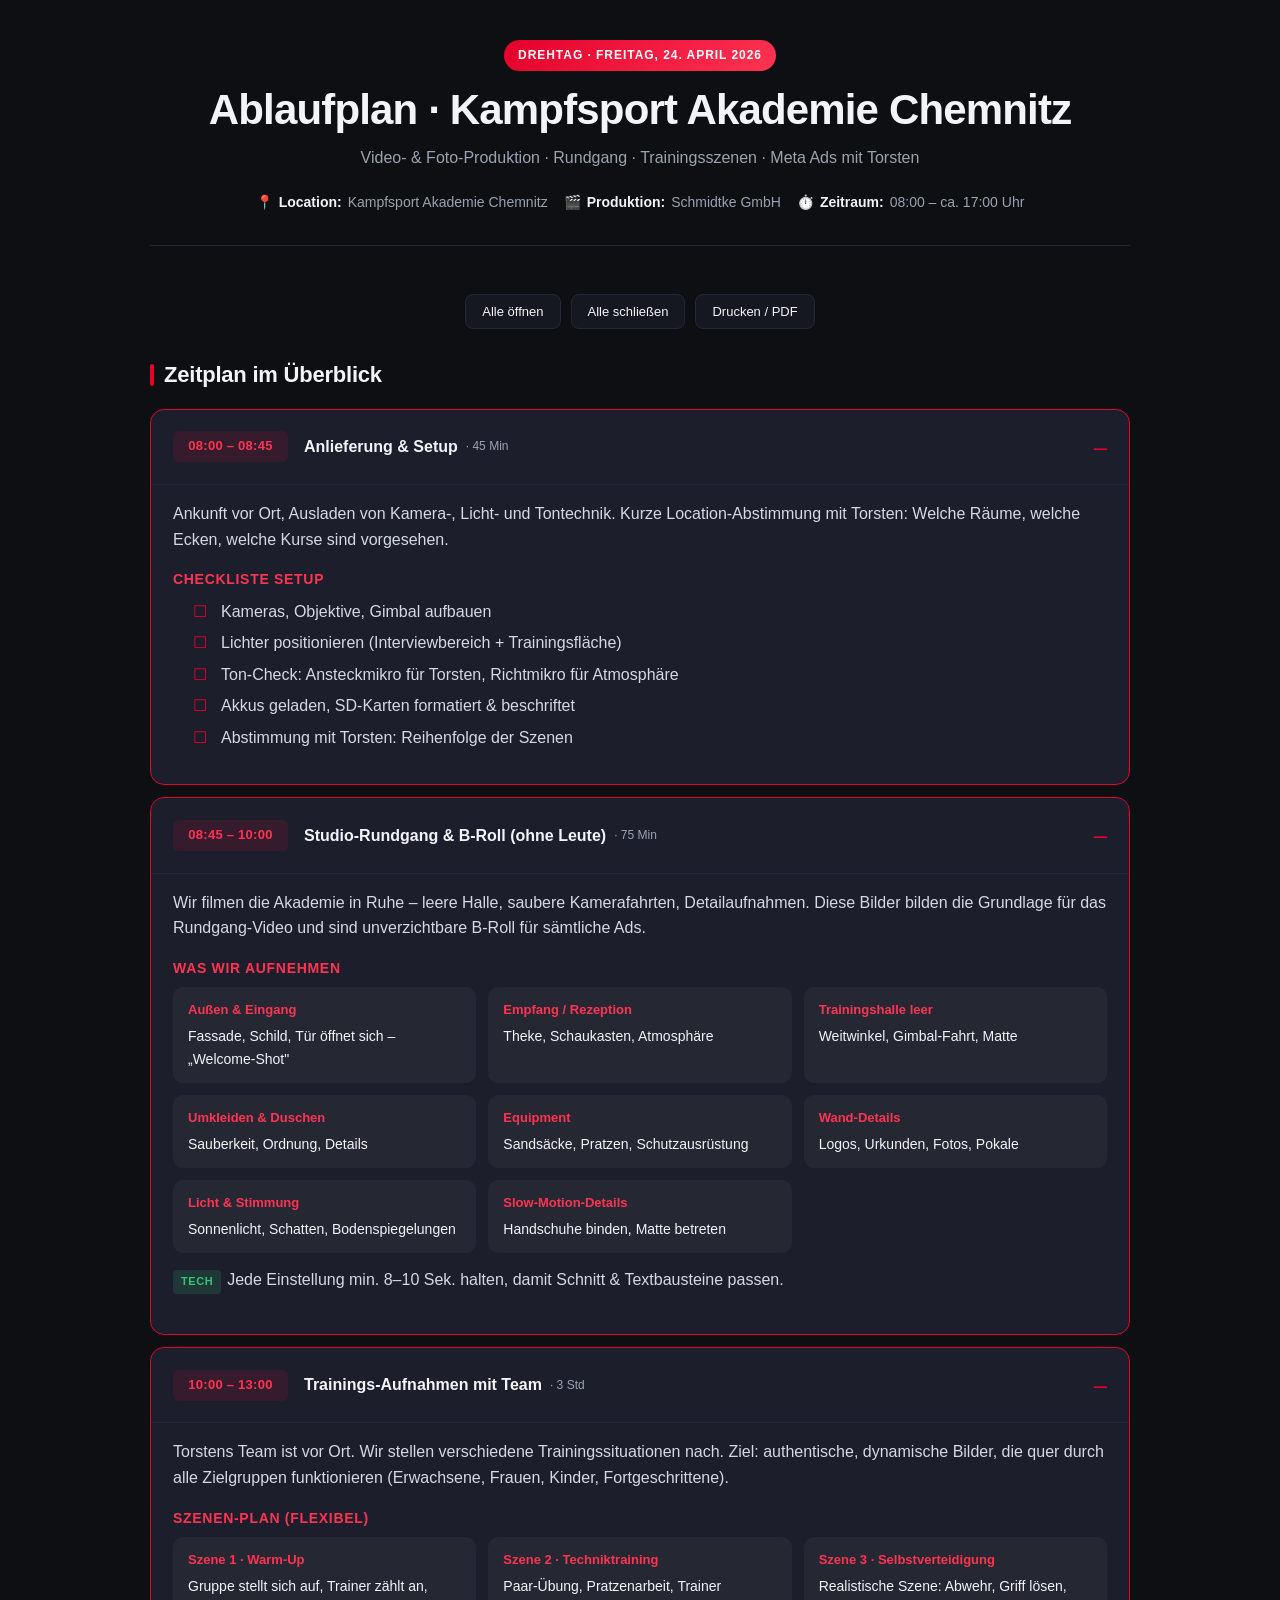
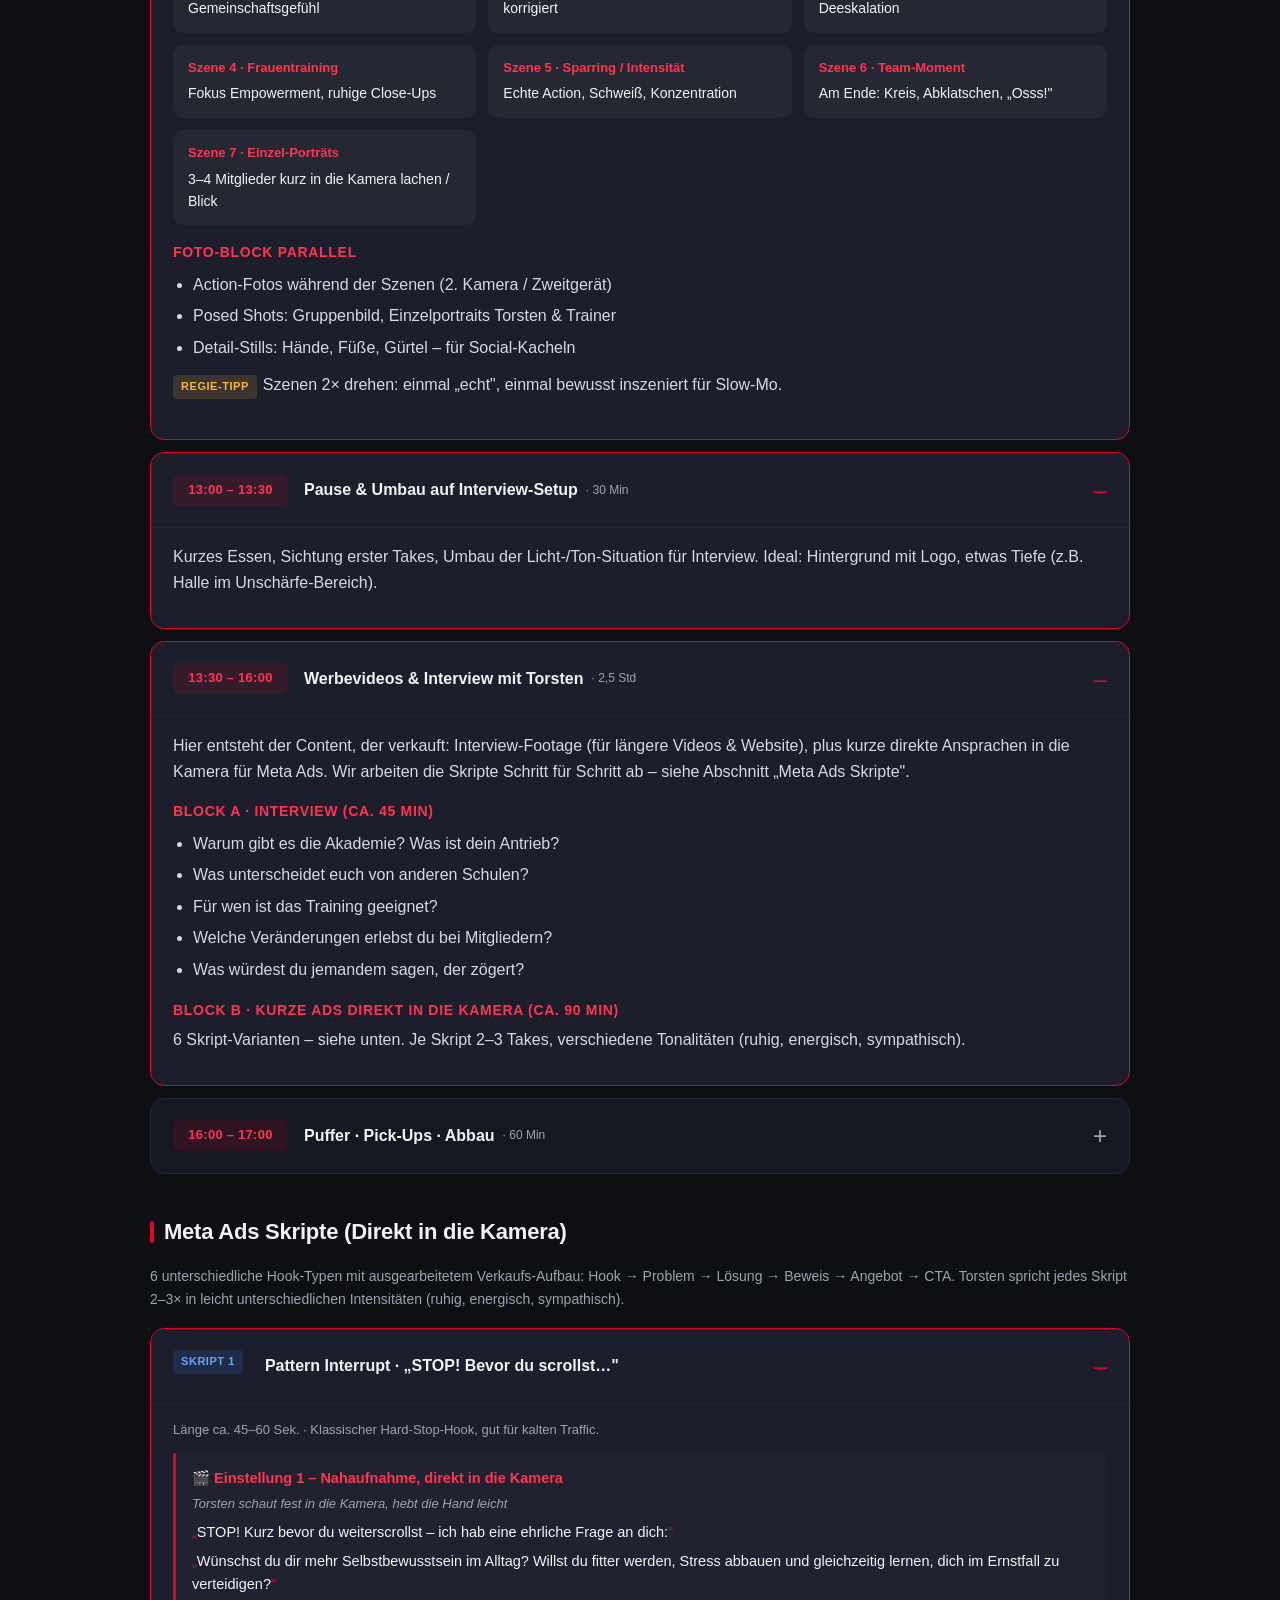
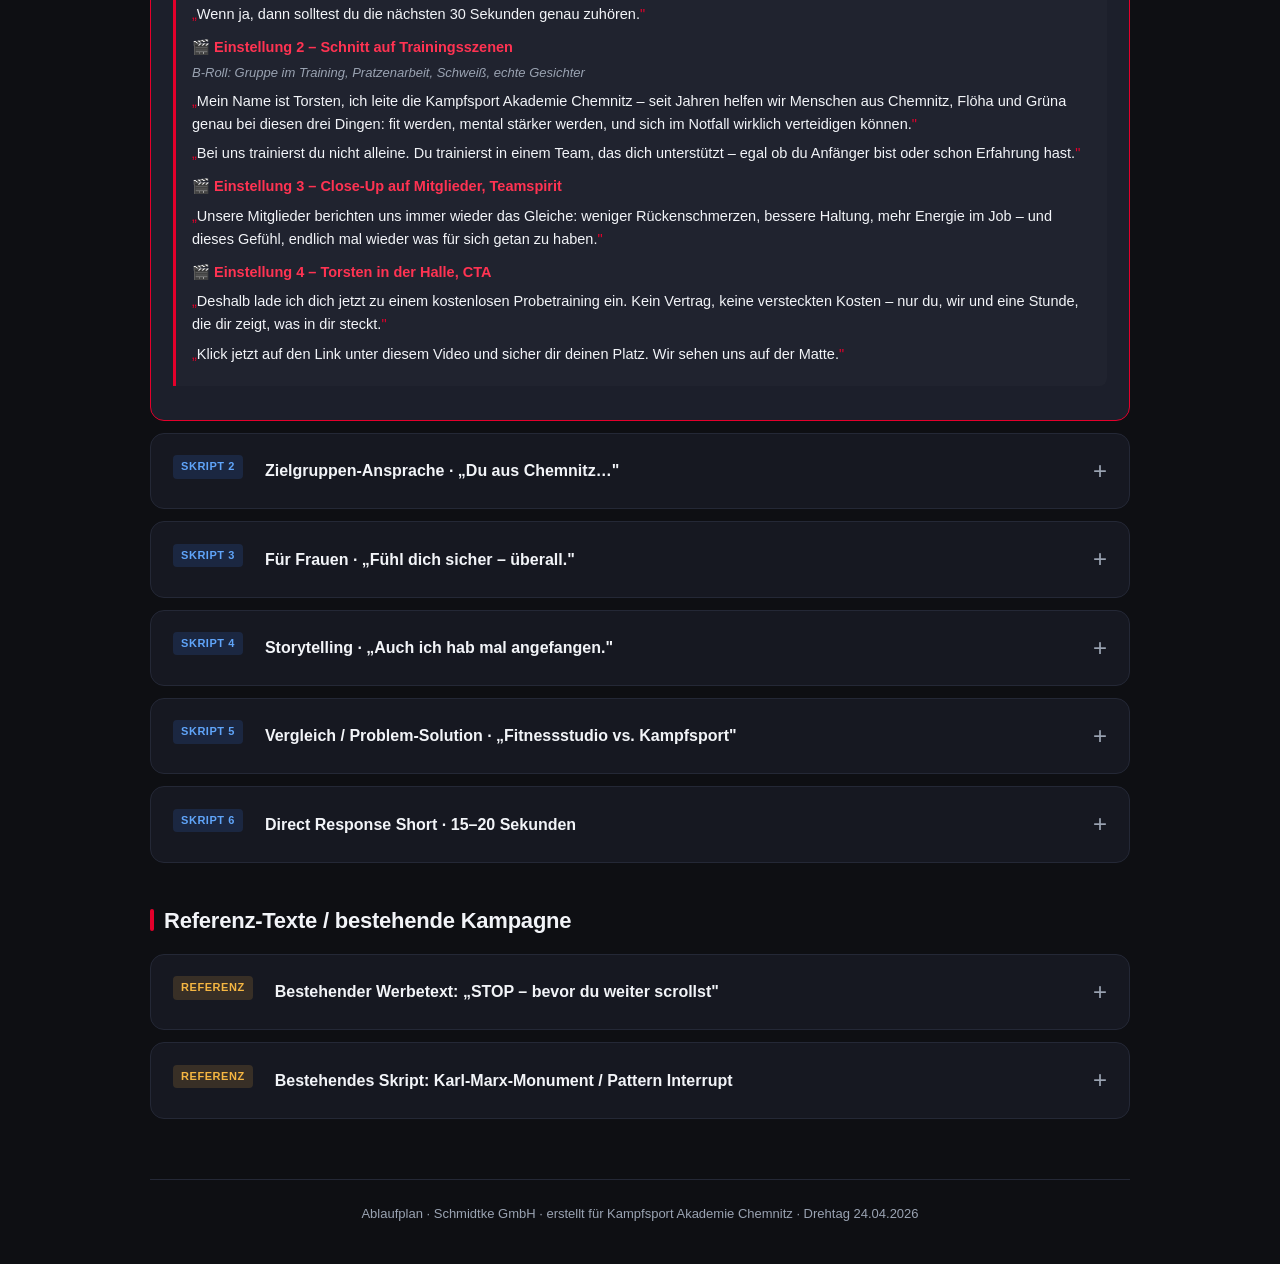
==== index.html @ 2f650022 "Add files via upload" ====
<!DOCTYPE html>
<html lang="de">
<head>
<meta charset="UTF-8" />
<meta name="viewport" content="width=device-width, initial-scale=1.0" />
<title>Ablaufplan Drehtag – Kampfsport Akademie Chemnitz</title>
<style>
  :root {
    --bg: #0e0f13;
    --card: #161821;
    --card-hover: #1c1f2b;
    --accent: #e4002b;
    --accent-2: #ff3352;
    --text: #f2f4f8;
    --muted: #9aa3b2;
    --border: #242836;
    --success: #35c27a;
    --warn: #f5b642;
  }
  * { box-sizing: border-box; margin: 0; padding: 0; }
  body {
    font-family: -apple-system, BlinkMacSystemFont, 'Segoe UI', Roboto, 'Helvetica Neue', Arial, sans-serif;
    background: var(--bg);
    color: var(--text);
    line-height: 1.6;
    padding: 40px 24px;
    -webkit-font-smoothing: antialiased;
  }
  .container {
    max-width: 980px;
    margin: 0 auto;
  }
  header {
    text-align: center;
    margin-bottom: 48px;
    padding-bottom: 32px;
    border-bottom: 1px solid var(--border);
  }
  .badge {
    display: inline-block;
    background: linear-gradient(135deg, var(--accent), var(--accent-2));
    color: white;
    padding: 6px 14px;
    border-radius: 100px;
    font-size: 12px;
    font-weight: 700;
    letter-spacing: 0.08em;
    text-transform: uppercase;
    margin-bottom: 16px;
  }
  h1 {
    font-size: clamp(28px, 4.5vw, 42px);
    font-weight: 800;
    line-height: 1.1;
    margin-bottom: 12px;
    letter-spacing: -0.02em;
  }
  .subtitle {
    color: var(--muted);
    font-size: 16px;
  }
  .meta-bar {
    display: flex;
    flex-wrap: wrap;
    gap: 16px;
    justify-content: center;
    margin-top: 20px;
    font-size: 14px;
    color: var(--muted);
  }
  .meta-bar span {
    display: inline-flex;
    align-items: center;
    gap: 6px;
  }
  .meta-bar strong {
    color: var(--text);
  }

  section.block {
    margin-bottom: 40px;
  }
  h2 {
    font-size: 22px;
    font-weight: 700;
    margin-bottom: 16px;
    letter-spacing: -0.01em;
    display: flex;
    align-items: center;
    gap: 10px;
  }
  h2::before {
    content: "";
    width: 4px;
    height: 22px;
    background: var(--accent);
    border-radius: 2px;
  }

  details {
    background: var(--card);
    border: 1px solid var(--border);
    border-radius: 14px;
    margin-bottom: 12px;
    overflow: hidden;
    transition: background 0.2s ease, border-color 0.2s ease;
  }
  details:hover {
    background: var(--card-hover);
    border-color: #2d3244;
  }
  details[open] {
    background: var(--card-hover);
    border-color: var(--accent);
  }
  summary {
    padding: 18px 22px;
    cursor: pointer;
    list-style: none;
    display: flex;
    align-items: center;
    gap: 16px;
    font-weight: 600;
    font-size: 16px;
    user-select: none;
  }
  summary::-webkit-details-marker { display: none; }
  summary::after {
    content: "+";
    margin-left: auto;
    font-size: 24px;
    color: var(--muted);
    font-weight: 300;
    transition: transform 0.2s ease;
  }
  details[open] summary::after {
    content: "–";
    color: var(--accent);
  }
  .time {
    background: rgba(228, 0, 43, 0.12);
    color: var(--accent-2);
    padding: 5px 10px;
    border-radius: 6px;
    font-size: 13px;
    font-weight: 700;
    font-variant-numeric: tabular-nums;
    min-width: 115px;
    text-align: center;
    letter-spacing: 0.02em;
  }
  .duration {
    color: var(--muted);
    font-size: 12px;
    font-weight: 500;
    margin-left: -8px;
  }
  .content {
    padding: 0 22px 22px 22px;
    border-top: 1px solid var(--border);
    padding-top: 16px;
    color: var(--text);
  }
  .content p { margin-bottom: 10px; color: #d4d9e3; }
  .content ul { padding-left: 20px; margin: 8px 0 12px 0; }
  .content li { margin-bottom: 6px; color: #d4d9e3; }
  .content h4 {
    font-size: 14px;
    margin: 16px 0 6px 0;
    color: var(--accent-2);
    text-transform: uppercase;
    letter-spacing: 0.05em;
  }

  .grid {
    display: grid;
    grid-template-columns: repeat(auto-fit, minmax(260px, 1fr));
    gap: 12px;
    margin-top: 8px;
  }
  .chip {
    background: rgba(255,255,255,0.04);
    border: 1px solid var(--border);
    border-radius: 10px;
    padding: 12px 14px;
    font-size: 14px;
  }
  .chip strong { color: var(--accent-2); display: block; margin-bottom: 4px; font-size: 13px; }

  /* Script blocks */
  .script {
    background: rgba(255,255,255,0.02);
    border-left: 3px solid var(--accent);
    padding: 14px 16px;
    border-radius: 0 8px 8px 0;
    margin: 12px 0;
    font-size: 14.5px;
  }
  .script .scene {
    font-weight: 700;
    color: var(--accent-2);
    margin-top: 10px;
    margin-bottom: 4px;
    display: block;
  }
  .script .scene:first-child { margin-top: 0; }
  .script em.dir {
    color: var(--muted);
    font-style: italic;
    display: block;
    margin-bottom: 6px;
    font-size: 13px;
  }
  .script .line {
    display: block;
    margin: 6px 0;
  }
  .script .line::before {
    content: "„";
    color: var(--accent);
  }
  .script .line::after {
    content: "\"";
    color: var(--accent);
  }

  .hook-tag {
    display: inline-block;
    background: rgba(245, 182, 66, 0.15);
    color: var(--warn);
    padding: 3px 8px;
    border-radius: 4px;
    font-size: 11px;
    font-weight: 700;
    text-transform: uppercase;
    letter-spacing: 0.05em;
    margin-right: 6px;
    margin-bottom: 8px;
  }
  .tech-tag {
    background: rgba(53, 194, 122, 0.15);
    color: var(--success);
  }
  .ads-tag {
    background: rgba(59, 130, 246, 0.15);
    color: #60a5fa;
  }

  .checklist li {
    list-style: none;
    padding-left: 28px;
    position: relative;
  }
  .checklist li::before {
    content: "☐";
    position: absolute;
    left: 0;
    color: var(--accent);
    font-size: 16px;
  }

  footer {
    margin-top: 60px;
    padding-top: 24px;
    border-top: 1px solid var(--border);
    text-align: center;
    color: var(--muted);
    font-size: 13px;
  }
  .controls {
    display: flex;
    gap: 10px;
    justify-content: center;
    margin-bottom: 28px;
  }
  .btn {
    background: var(--card);
    border: 1px solid var(--border);
    color: var(--text);
    padding: 9px 16px;
    border-radius: 8px;
    cursor: pointer;
    font-size: 13px;
    font-weight: 500;
    transition: all 0.15s ease;
  }
  .btn:hover { background: var(--accent); border-color: var(--accent); }

  @media (max-width: 640px) {
    body { padding: 20px 12px; }
    summary { padding: 14px 16px; gap: 10px; font-size: 15px; }
    .time { min-width: 95px; font-size: 12px; padding: 4px 8px; }
    .content { padding: 14px 16px; }
  }
</style>
</head>
<body>
<div class="container">

  <header>
    <span class="badge">Drehtag · Freitag, 24. April 2026</span>
    <h1>Ablaufplan · Kampfsport Akademie Chemnitz</h1>
    <p class="subtitle">Video- &amp; Foto-Produktion · Rundgang · Trainingsszenen · Meta Ads mit Torsten</p>
    <div class="meta-bar">
      <span>📍 <strong>Location:</strong> Kampfsport Akademie Chemnitz</span>
      <span>🎬 <strong>Produktion:</strong> Schmidtke GmbH</span>
      <span>⏱️ <strong>Zeitraum:</strong> 08:00 – ca. 17:00 Uhr</span>
    </div>
  </header>

  <div class="controls">
    <button class="btn" onclick="document.querySelectorAll('details').forEach(d=>d.open=true)">Alle öffnen</button>
    <button class="btn" onclick="document.querySelectorAll('details').forEach(d=>d.open=false)">Alle schließen</button>
    <button class="btn" onclick="window.print()">Drucken / PDF</button>
  </div>

  <!-- SECTION 1: ZEITPLAN -->
  <section class="block">
    <h2>Zeitplan im Überblick</h2>

    <details open>
      <summary>
        <span class="time">08:00 – 08:45</span>
        <span>Anlieferung &amp; Setup</span>
        <span class="duration">· 45 Min</span>
      </summary>
      <div class="content">
        <p>Ankunft vor Ort, Ausladen von Kamera-, Licht- und Tontechnik. Kurze Location-Abstimmung mit Torsten: Welche Räume, welche Ecken, welche Kurse sind vorgesehen.</p>
        <h4>Checkliste Setup</h4>
        <ul class="checklist">
          <li>Kameras, Objektive, Gimbal aufbauen</li>
          <li>Lichter positionieren (Interviewbereich + Trainingsfläche)</li>
          <li>Ton-Check: Ansteckmikro für Torsten, Richtmikro für Atmosphäre</li>
          <li>Akkus geladen, SD-Karten formatiert &amp; beschriftet</li>
          <li>Abstimmung mit Torsten: Reihenfolge der Szenen</li>
        </ul>
      </div>
    </details>

    <details open>
      <summary>
        <span class="time">08:45 – 10:00</span>
        <span>Studio-Rundgang &amp; B-Roll (ohne Leute)</span>
        <span class="duration">· 75 Min</span>
      </summary>
      <div class="content">
        <p>Wir filmen die Akademie in Ruhe – leere Halle, saubere Kamerafahrten, Detailaufnahmen. Diese Bilder bilden die Grundlage für das Rundgang-Video und sind unverzichtbare B-Roll für sämtliche Ads.</p>
        <h4>Was wir aufnehmen</h4>
        <div class="grid">
          <div class="chip"><strong>Außen &amp; Eingang</strong>Fassade, Schild, Tür öffnet sich – „Welcome-Shot"</div>
          <div class="chip"><strong>Empfang / Rezeption</strong>Theke, Schaukasten, Atmosphäre</div>
          <div class="chip"><strong>Trainingshalle leer</strong>Weitwinkel, Gimbal-Fahrt, Matte</div>
          <div class="chip"><strong>Umkleiden &amp; Duschen</strong>Sauberkeit, Ordnung, Details</div>
          <div class="chip"><strong>Equipment</strong>Sandsäcke, Pratzen, Schutzausrüstung</div>
          <div class="chip"><strong>Wand-Details</strong>Logos, Urkunden, Fotos, Pokale</div>
          <div class="chip"><strong>Licht &amp; Stimmung</strong>Sonnenlicht, Schatten, Bodenspiegelungen</div>
          <div class="chip"><strong>Slow-Motion-Details</strong>Handschuhe binden, Matte betreten</div>
        </div>
        <p style="margin-top:14px;"><span class="hook-tag tech-tag">TECH</span>Jede Einstellung min. 8–10 Sek. halten, damit Schnitt &amp; Textbausteine passen.</p>
      </div>
    </details>

    <details open>
      <summary>
        <span class="time">10:00 – 13:00</span>
        <span>Trainings-Aufnahmen mit Team</span>
        <span class="duration">· 3 Std</span>
      </summary>
      <div class="content">
        <p>Torstens Team ist vor Ort. Wir stellen verschiedene Trainingssituationen nach. Ziel: authentische, dynamische Bilder, die quer durch alle Zielgruppen funktionieren (Erwachsene, Frauen, Kinder, Fortgeschrittene).</p>

        <h4>Szenen-Plan (flexibel)</h4>
        <div class="grid">
          <div class="chip"><strong>Szene 1 · Warm-Up</strong>Gruppe stellt sich auf, Trainer zählt an, Gemeinschaftsgefühl</div>
          <div class="chip"><strong>Szene 2 · Techniktraining</strong>Paar-Übung, Pratzenarbeit, Trainer korrigiert</div>
          <div class="chip"><strong>Szene 3 · Selbstverteidigung</strong>Realistische Szene: Abwehr, Griff lösen, Deeskalation</div>
          <div class="chip"><strong>Szene 4 · Frauentraining</strong>Fokus Empowerment, ruhige Close-Ups</div>
          <div class="chip"><strong>Szene 5 · Sparring / Intensität</strong>Echte Action, Schweiß, Konzentration</div>
          <div class="chip"><strong>Szene 6 · Team-Moment</strong>Am Ende: Kreis, Abklatschen, „Osss!"</div>
          <div class="chip"><strong>Szene 7 · Einzel-Porträts</strong>3–4 Mitglieder kurz in die Kamera lachen / Blick</div>
        </div>

        <h4>Foto-Block parallel</h4>
        <ul>
          <li>Action-Fotos während der Szenen (2. Kamera / Zweitgerät)</li>
          <li>Posed Shots: Gruppenbild, Einzelportraits Torsten &amp; Trainer</li>
          <li>Detail-Stills: Hände, Füße, Gürtel – für Social-Kacheln</li>
        </ul>

        <p style="margin-top:10px;"><span class="hook-tag">REGIE-TIPP</span>Szenen 2× drehen: einmal „echt", einmal bewusst inszeniert für Slow-Mo.</p>
      </div>
    </details>

    <details open>
      <summary>
        <span class="time">13:00 – 13:30</span>
        <span>Pause &amp; Umbau auf Interview-Setup</span>
        <span class="duration">· 30 Min</span>
      </summary>
      <div class="content">
        <p>Kurzes Essen, Sichtung erster Takes, Umbau der Licht-/Ton-Situation für Interview. Ideal: Hintergrund mit Logo, etwas Tiefe (z.B. Halle im Unschärfe-Bereich).</p>
      </div>
    </details>

    <details open>
      <summary>
        <span class="time">13:30 – 16:00</span>
        <span>Werbevideos &amp; Interview mit Torsten</span>
        <span class="duration">· 2,5 Std</span>
      </summary>
      <div class="content">
        <p>Hier entsteht der Content, der verkauft: Interview-Footage (für längere Videos &amp; Website), plus kurze direkte Ansprachen in die Kamera für Meta Ads. Wir arbeiten die Skripte Schritt für Schritt ab – siehe Abschnitt „Meta Ads Skripte".</p>

        <h4>Block A · Interview (ca. 45 Min)</h4>
        <ul>
          <li>Warum gibt es die Akademie? Was ist dein Antrieb?</li>
          <li>Was unterscheidet euch von anderen Schulen?</li>
          <li>Für wen ist das Training geeignet?</li>
          <li>Welche Veränderungen erlebst du bei Mitgliedern?</li>
          <li>Was würdest du jemandem sagen, der zögert?</li>
        </ul>

        <h4>Block B · Kurze Ads direkt in die Kamera (ca. 90 Min)</h4>
        <p>6 Skript-Varianten – siehe unten. Je Skript 2–3 Takes, verschiedene Tonalitäten (ruhig, energisch, sympathisch).</p>
      </div>
    </details>

    <details>
      <summary>
        <span class="time">16:00 – 17:00</span>
        <span>Puffer · Pick-Ups · Abbau</span>
        <span class="duration">· 60 Min</span>
      </summary>
      <div class="content">
        <p>Reserve für Nachdrehs einzelner Einstellungen, zusätzlicher B-Roll, Abbau &amp; Einladen.</p>
      </div>
    </details>
  </section>

  <!-- SECTION 2: META ADS SKRIPTE -->
  <section class="block">
    <h2>Meta Ads Skripte (Direkt in die Kamera)</h2>
    <p style="color:var(--muted); margin-bottom:18px; font-size:14px;">6 unterschiedliche Hook-Typen mit ausgearbeitetem Verkaufs-Aufbau: Hook → Problem → Lösung → Beweis → Angebot → CTA. Torsten spricht jedes Skript 2–3× in leicht unterschiedlichen Intensitäten (ruhig, energisch, sympathisch).</p>

    <details open>
      <summary>
        <span class="hook-tag ads-tag">SKRIPT 1</span>
        <span>Pattern Interrupt · „STOP! Bevor du scrollst…"</span>
      </summary>
      <div class="content">
        <p style="color:var(--muted); font-size:13px; margin-bottom:10px;">Länge ca. 45–60 Sek. · Klassischer Hard-Stop-Hook, gut für kalten Traffic.</p>
        <div class="script">
          <span class="scene">🎬 Einstellung 1 – Nahaufnahme, direkt in die Kamera</span>
          <em class="dir">Torsten schaut fest in die Kamera, hebt die Hand leicht</em>
          <span class="line">STOP! Kurz bevor du weiterscrollst – ich hab eine ehrliche Frage an dich:</span>
          <span class="line">Wünschst du dir mehr Selbstbewusstsein im Alltag? Willst du fitter werden, Stress abbauen und gleichzeitig lernen, dich im Ernstfall zu verteidigen?</span>
          <span class="line">Wenn ja, dann solltest du die nächsten 30 Sekunden genau zuhören.</span>

          <span class="scene">🎬 Einstellung 2 – Schnitt auf Trainingsszenen</span>
          <em class="dir">B-Roll: Gruppe im Training, Pratzenarbeit, Schweiß, echte Gesichter</em>
          <span class="line">Mein Name ist Torsten, ich leite die Kampfsport Akademie Chemnitz – seit Jahren helfen wir Menschen aus Chemnitz, Flöha und Grüna genau bei diesen drei Dingen: fit werden, mental stärker werden, und sich im Notfall wirklich verteidigen können.</span>
          <span class="line">Bei uns trainierst du nicht alleine. Du trainierst in einem Team, das dich unterstützt – egal ob du Anfänger bist oder schon Erfahrung hast.</span>

          <span class="scene">🎬 Einstellung 3 – Close-Up auf Mitglieder, Teamspirit</span>
          <span class="line">Unsere Mitglieder berichten uns immer wieder das Gleiche: weniger Rückenschmerzen, bessere Haltung, mehr Energie im Job – und dieses Gefühl, endlich mal wieder was für sich getan zu haben.</span>

          <span class="scene">🎬 Einstellung 4 – Torsten in der Halle, CTA</span>
          <span class="line">Deshalb lade ich dich jetzt zu einem kostenlosen Probetraining ein. Kein Vertrag, keine versteckten Kosten – nur du, wir und eine Stunde, die dir zeigt, was in dir steckt.</span>
          <span class="line">Klick jetzt auf den Link unter diesem Video und sicher dir deinen Platz. Wir sehen uns auf der Matte.</span>
        </div>
      </div>
    </details>

    <details>
      <summary>
        <span class="hook-tag ads-tag">SKRIPT 2</span>
        <span>Zielgruppen-Ansprache · „Du aus Chemnitz…"</span>
      </summary>
      <div class="content">
        <p style="color:var(--muted); font-size:13px; margin-bottom:10px;">Länge ca. 45–60 Sek. · Lokaler Trigger, räumt die drei häufigsten Einwände ab.</p>
        <div class="script">
          <span class="scene">🎬 Szene 1 – Torsten vor der Akademie</span>
          <span class="line">Du kommst aus Chemnitz, Flöha oder Grüna…</span>
          <span class="line">…und du wolltest schon lange mit Kampfsport anfangen – aber du denkst dir: „Ich bin zu alt." – „Ich bin nicht fit genug." – „Ich hab keine Lust auf brutales Rumgehaue."</span>
          <em class="dir">(kurze Pause, Torsten lächelt)</em>
          <span class="line">Dann pass jetzt gut auf – denn das sind genau die drei Sätze, die ich jede Woche höre. Und ich sag dir ganz ehrlich: Die sind alle drei falsch.</span>

          <span class="scene">🎬 Szene 2 – Schnitt in die Akademie, Trainingsszenen</span>
          <em class="dir">Mischung aus Erwachsenen, Frauen, Einsteigern und Fortgeschrittenen</em>
          <span class="line">Wir sind die Kampfsport Akademie Chemnitz. Und bei uns geht's nicht darum, wer am härtesten zuschlägt. Es geht um Respekt, Disziplin und persönliche Entwicklung.</span>
          <span class="line">Wir haben Mitglieder zwischen 18 und 60. Leute, die seit 20 Jahren keinen Sport gemacht haben. Frauen, die zum ersten Mal einen Sandsack schlagen. Männer, die nach Feierabend endlich den Kopf freikriegen wollen.</span>
          <span class="line">Sie alle haben eins gemeinsam: Sie trainieren in ihrem Tempo, mit einem Team, das sie stärkt.</span>

          <span class="scene">🎬 Szene 3 – Close-Up Torsten, ruhig und direkt</span>
          <span class="line">Fit werden. Selbstvertrauen aufbauen. Stress abbauen. Lernen, wie du dich verteidigst. Alles an einem Ort – und alles in deinem Tempo.</span>
          <span class="line">Komm zum kostenlosen Probetraining. Unverbindlich, ohne Vertrag, ohne Ausrede. Link klicken, Termin wählen – fertig. Wir freuen uns auf dich.</span>
        </div>
      </div>
    </details>

    <details>
      <summary>
        <span class="hook-tag ads-tag">SKRIPT 3</span>
        <span>Für Frauen · „Fühl dich sicher – überall."</span>
      </summary>
      <div class="content">
        <p style="color:var(--muted); font-size:13px; margin-bottom:10px;">Länge ca. 50–70 Sek. · Emotional, Empowerment-fokussiert. Targeting: Frauen 20–50.</p>
        <div class="script">
          <span class="scene">🎬 Szene 1 – Torsten ruhig, direkt, ehrlich</span>
          <span class="line">An alle Frauen aus Chemnitz und Umgebung, die das hier gerade sehen:</span>
          <span class="line">Hast du dich schon mal abends auf dem Heimweg unwohl gefühlt? Hast du dich in der Tiefgarage umgedreht, weil du Schritte gehört hast? Oder dir gewünscht, du wüsstest einfach – im Notfall weiß ich, was ich tue?</span>
          <em class="dir">(Pause, ernst)</em>
          <span class="line">Dann ist dieses Video genau für dich.</span>

          <span class="scene">🎬 Szene 2 – B-Roll Frauentraining</span>
          <em class="dir">Fokus: Techniken, Konzentration, Stärke, Gemeinschaft unter Frauen</em>
          <span class="line">Bei uns in der Kampfsport Akademie Chemnitz lernst du nicht, wie man kämpft. Du lernst, wie du gar nicht erst in eine Situation reingerätst, aus der du kämpfen musst.</span>
          <span class="line">Du lernst, wie du selbstbewusst auftrittst. Wie du klare Grenzen setzt. Und wenn es wirklich drauf ankommt – wie du dich effektiv wehrst, ganz egal wie groß oder stark dein Gegenüber ist.</span>

          <span class="scene">🎬 Szene 3 – B-Roll Atmosphäre, Lächeln, Austausch</span>
          <span class="line">Und das Beste: Du trainierst in einer Atmosphäre, in der du dich wohlfühlst. Keine starrenden Blicke, kein Konkurrenzdruck – nur Frauen und Männer, die das Gleiche wollen wie du: stärker werden. Körperlich und mental.</span>

          <span class="scene">🎬 Szene 4 – Torsten, direkter CTA</span>
          <span class="line">Ich lade dich zu einem kostenlosen Probetraining ein. Du brauchst keine Vorerfahrung, keine spezielle Kleidung, keinen Mut. Nur 60 Minuten Zeit.</span>
          <span class="line">Klick auf den Link, such dir einen Termin aus – und entdecke, wie stark du wirklich bist.</span>
        </div>
      </div>
    </details>

    <details>
      <summary>
        <span class="hook-tag ads-tag">SKRIPT 4</span>
        <span>Storytelling · „Auch ich hab mal angefangen."</span>
      </summary>
      <div class="content">
        <p style="color:var(--muted); font-size:13px; margin-bottom:10px;">Länge ca. 60 Sek. · Authentisch, persönliche Story von Torsten. Senkt die Hemmschwelle enorm.</p>
        <div class="script">
          <span class="scene">🎬 Szene 1 – Torsten ruhig, erzählend, leicht seitlich</span>
          <span class="line">Ich verrate dir kurz was über mich: Ich hab vor Jahren selbst mal genau da gestanden, wo du vielleicht gerade stehst.</span>
          <span class="line">Unsicher. Unfit. Ohne richtige Richtung. Ich hab mir gewünscht, dass ich mich einfach wohler in meiner Haut fühle – und vor allem, dass ich weiß: Wenn was passiert, kann ich mich verteidigen.</span>

          <span class="scene">🎬 Szene 2 – B-Roll Training, authentische Szenen</span>
          <span class="line">Kampfsport hat mein Leben verändert. Nicht wegen der Techniken – sondern wegen der Menschen, die mich dort aufgefangen haben. Wegen der Disziplin, die ich gelernt hab. Wegen dem Gefühl, nach jedem Training ein bisschen mehr Herr meines eigenen Lebens zu sein.</span>
          <span class="line">Deshalb habe ich die Kampfsport Akademie Chemnitz aufgebaut. Weil ich genau das weitergeben will – an Menschen wie dich.</span>

          <span class="scene">🎬 Szene 3 – B-Roll Mitglieder-Momente</span>
          <span class="line">Bei uns trainieren Menschen, die nach der Arbeit Stress loswerden wollen. Frauen, die sich sicherer fühlen wollen. Männer, die wieder in Form kommen wollen. Jung und alt, Anfänger und Erfahrene.</span>
          <span class="line">Was sie alle verbindet: Sie haben den ersten Schritt gemacht. Und genau diesen Schritt lade ich dich jetzt auch ein zu machen.</span>

          <span class="scene">🎬 Szene 4 – Torsten, Close-Up, persönlich</span>
          <span class="line">Komm zu einem kostenlosen Probetraining. Kein Risiko, keine Verpflichtung. Nur du, ich und eine Stunde, die vielleicht deinen Blick auf dich selbst verändert.</span>
          <span class="line">Link klicken, Termin buchen. Ich freu mich, dich kennenzulernen.</span>
        </div>
      </div>
    </details>

    <details>
      <summary>
        <span class="hook-tag ads-tag">SKRIPT 5</span>
        <span>Vergleich / Problem-Solution · „Fitnessstudio vs. Kampfsport"</span>
      </summary>
      <div class="content">
        <p style="color:var(--muted); font-size:13px; margin-bottom:10px;">Länge ca. 50 Sek. · Bricht das Fitnessstudio-Klischee. Starker Gegensatz = gute Retention.</p>
        <div class="script">
          <span class="scene">🎬 Szene 1 – Torsten mit kleinem Schmunzeln, direkt in die Kamera</span>
          <span class="line">Mal ganz ehrlich: Du hast im Januar ein Fitnessstudio-Abo abgeschlossen. Im Februar warst du noch drei Mal da. Und im März zahlst du nur noch dafür, dass dein Bankkonto sich leert.</span>
          <span class="line">Kennst du das? Ich hör's jede Woche.</span>

          <span class="scene">🎬 Szene 2 – B-Roll Teamspirit, Abklatschen, gemeinsames Training</span>
          <em class="dir">Gruppe klatscht ab, Trainer motiviert, Schweiß, echtes Lachen</em>
          <span class="line">Und weißt du, warum das passiert? Weil niemand auf dich wartet, wenn du nicht kommst. Weil niemand dich fragt, wie's dir geht. Weil du ein Kunde bist – keine Person.</span>
          <span class="line">Bei uns ist das anders. Bei uns bist du Teil einer Gemeinschaft, die dich pusht, die dich feiert, und die dich vermisst, wenn du mal nicht da bist.</span>

          <span class="scene">🎬 Szene 3 – B-Roll Trainer, Pratzenarbeit, Fortschritt</span>
          <span class="line">Du bekommst nicht nur ein Workout. Du bekommst echte Techniken, die du fürs Leben behältst. Du baust Fitness auf, du lernst Selbstverteidigung, du entwickelst Disziplin – und nebenbei hast du zum ersten Mal seit Jahren wieder richtig Spaß am Training.</span>

          <span class="scene">🎬 Szene 4 – Torsten, direkter Abschluss</span>
          <span class="line">Probier's aus. Kostenloses Probetraining. Kein Vertrag, keine Abo-Falle. Nur 60 Minuten, die dir zeigen, warum so viele Menschen aus Chemnitz das Fitnessstudio gegen den Kampfsport getauscht haben.</span>
          <span class="line">Link in der Beschreibung. Wir sehen uns.</span>
        </div>
      </div>
    </details>

    <details>
      <summary>
        <span class="hook-tag ads-tag">SKRIPT 6</span>
        <span>Direct Response Short · 15–20 Sekunden</span>
      </summary>
      <div class="content">
        <p style="color:var(--muted); font-size:13px; margin-bottom:10px;">Ultrakurz · für Reels/Stories/TikTok. Schnelle Cuts, Beat-getrieben. Retargeting-optimiert.</p>
        <div class="script">
          <span class="scene">🎬 Cut 1 (0:00 – 0:03) · Torsten Close-Up, energisch</span>
          <span class="line">Drei Gründe, warum du JETZT mit Kampfsport anfangen solltest.</span>

          <span class="scene">🎬 Cut 2 (0:03 – 0:07) · B-Roll Sandsack, intensive Schläge</span>
          <span class="line">Erstens: Du baust Stress ab wie mit keiner anderen Sportart. Ein Training – und der Kopf ist frei.</span>

          <span class="scene">🎬 Cut 3 (0:07 – 0:11) · B-Roll Technik, Selbstverteidigung</span>
          <span class="line">Zweitens: Du lernst, dich im Notfall zu verteidigen. Keine leeren Versprechen – echte Technik, die funktioniert.</span>

          <span class="scene">🎬 Cut 4 (0:11 – 0:15) · B-Roll Team, Abklatschen, Lächeln</span>
          <span class="line">Drittens: Du findest eine Gemeinschaft, die dich trägt. Keine Einzelkämpfer – eine zweite Familie.</span>

          <span class="scene">🎬 Cut 5 (0:15 – 0:20) · Torsten CTA, direkt</span>
          <span class="line">Kostenloses Probetraining. Link unten. Komm vorbei – wir zeigen dir alles.</span>
        </div>
      </div>
    </details>
  </section>

  <!-- SECTION 3: REFERENZ-TEXT -->
  <section class="block">
    <h2>Referenz-Texte / bestehende Kampagne</h2>

    <details>
      <summary>
        <span class="hook-tag">REFERENZ</span>
        <span>Bestehender Werbetext: „STOP – bevor du weiter scrollst"</span>
      </summary>
      <div class="content">
        <p><strong>STOP! 🛑</strong> Bevor du weiter scrollst: Fühlst du dich manchmal unsicher oder wünschst dir mehr Selbstbewusstsein? Möchtest du deine Fitness verbessern und gleichzeitig Selbstverteidigungstechniken erlernen?</p>
        <p>Dann ist unser Kampfsportschule genau das Richtige für dich!</p>
        <p>Vereinbare jetzt ein <strong>kostenloses Probetraining</strong> an einem unserer Standorte in Chemnitz Zentrum, Flöha oder Chemnitz Grüna und überzeuge dich selbst – ganz unverbindlich.</p>
        <h4>Wie läuft das Probetraining ab?</h4>
        <ul>
          <li>Du meldest dich unkompliziert über die Webseite oder telefonisch an.</li>
          <li>Beim Probetraining lernst du Trainer, Methoden und Atmosphäre kennen.</li>
          <li>Keine Vorerfahrung nötig – das Team führt dich Schritt für Schritt.</li>
          <li>Ganz in Ruhe ausprobieren – ohne Verpflichtung.</li>
        </ul>
        <h4>Unsere Standorte</h4>
        <ul>
          <li>📍 Chemnitz Zentrum: Annaberger Straße 105, 09120 Chemnitz</li>
          <li>📍 Flöha: Augustusburger Straße 23, 09557 Flöha</li>
          <li>📍 Chemnitz Grüna: Reichenbrander Straße 4, 09224 Chemnitz Grüna</li>
        </ul>
      </div>
    </details>

    <details>
      <summary>
        <span class="hook-tag">REFERENZ</span>
        <span>Bestehendes Skript: Karl-Marx-Monument / Pattern Interrupt</span>
      </summary>
      <div class="content">
        <div class="script">
          <span class="scene">🎬 Szene 1 – Vor dem Karl-Marx-Monument (Pattern Interrupt)</span>
          <em class="dir">Sprecher steht vor dem Karl-Marx-Kopf in Chemnitz</em>
          <span class="line">Du kommst aus Chemnitz oder Umgebung… und wolltest schon immer mit Kampfsport anfangen – aber du denkst dir: „Ich bin zu alt", „Ich bin nicht fit genug" oder „Ich hab keine Lust auf brutales Rumgehaue"?</span>
          <em class="dir">(kurze Pause)</em>
          <span class="line">Dann pass jetzt auf.</span>

          <span class="scene">🎬 Szene 2 – Schnitt in die Akademie</span>
          <em class="dir">Trainingsszenen: Erwachsene, Kinder, Frauen beim Training</em>
          <span class="line">Wir sind die Kampfsport Akademie Chemnitz. Bei uns geht's nicht um „Hau drauf" – sondern um Respekt, Disziplin und persönliche Entwicklung. Fit werden, Selbstvertrauen aufbauen, Stress abbauen – alles an einem Ort.</span>

          <span class="scene">🎬 Szene 3 – Trainer &amp; Teamspirit</span>
          <em class="dir">Trainer erklärt, freundliche Stimmung, High-Fives, Fokus</em>
          <span class="line">Wir zeigen dir, wie du dich verteidigst – aber auch, wie du deine mentale Stärke entwickelst. Fokus, Energie und echte Gemeinschaft.</span>

          <span class="scene">🎬 Szene 4 – Call to Action</span>
          <em class="dir">Sprecher in der Akademie, sympathisch, direkt</em>
          <span class="line">Klick jetzt auf den Link und sicher dir dein kostenloses Probetraining. Komm vorbei, probier's aus – und entdecke, was wirklich in dir steckt.</span>
        </div>
      </div>
    </details>
  </section>

  <footer>
    Ablaufplan · Schmidtke GmbH · erstellt für Kampfsport Akademie Chemnitz · Drehtag 24.04.2026
  </footer>

</div>
</body>
</html>
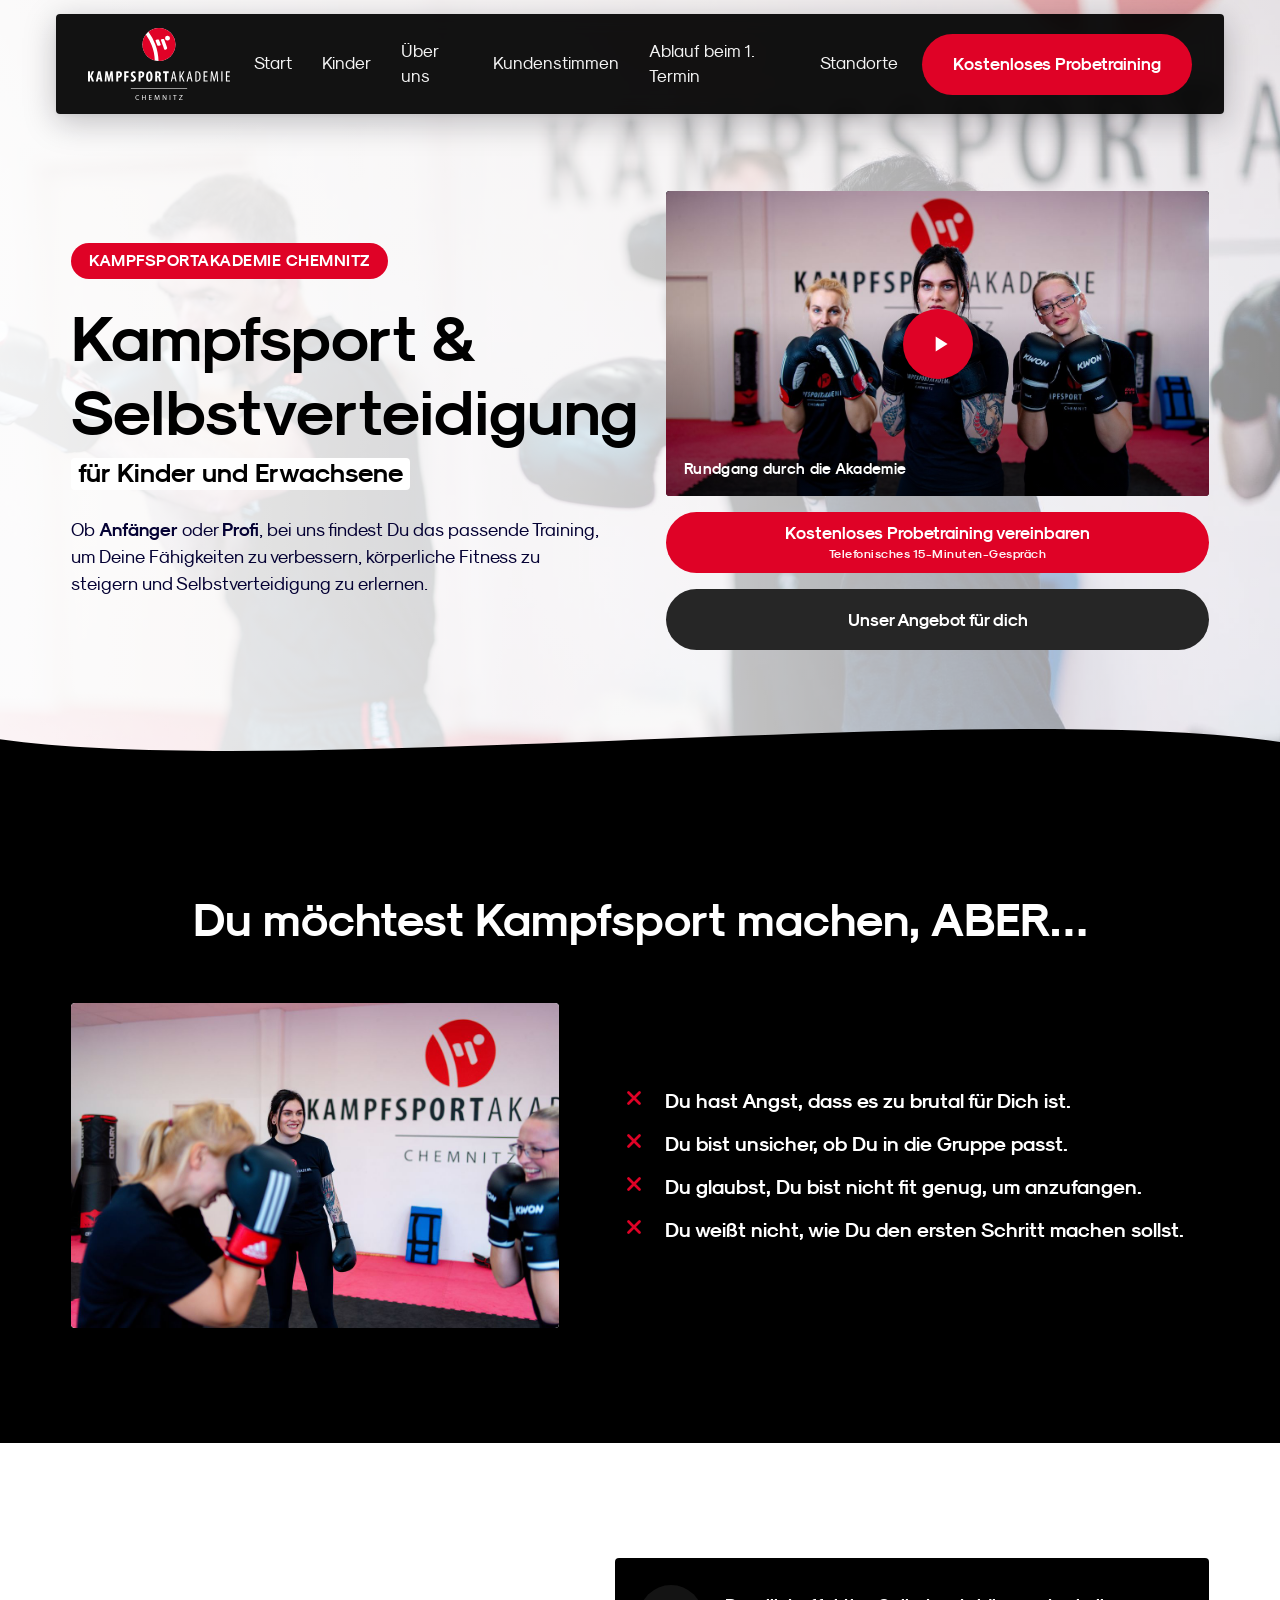
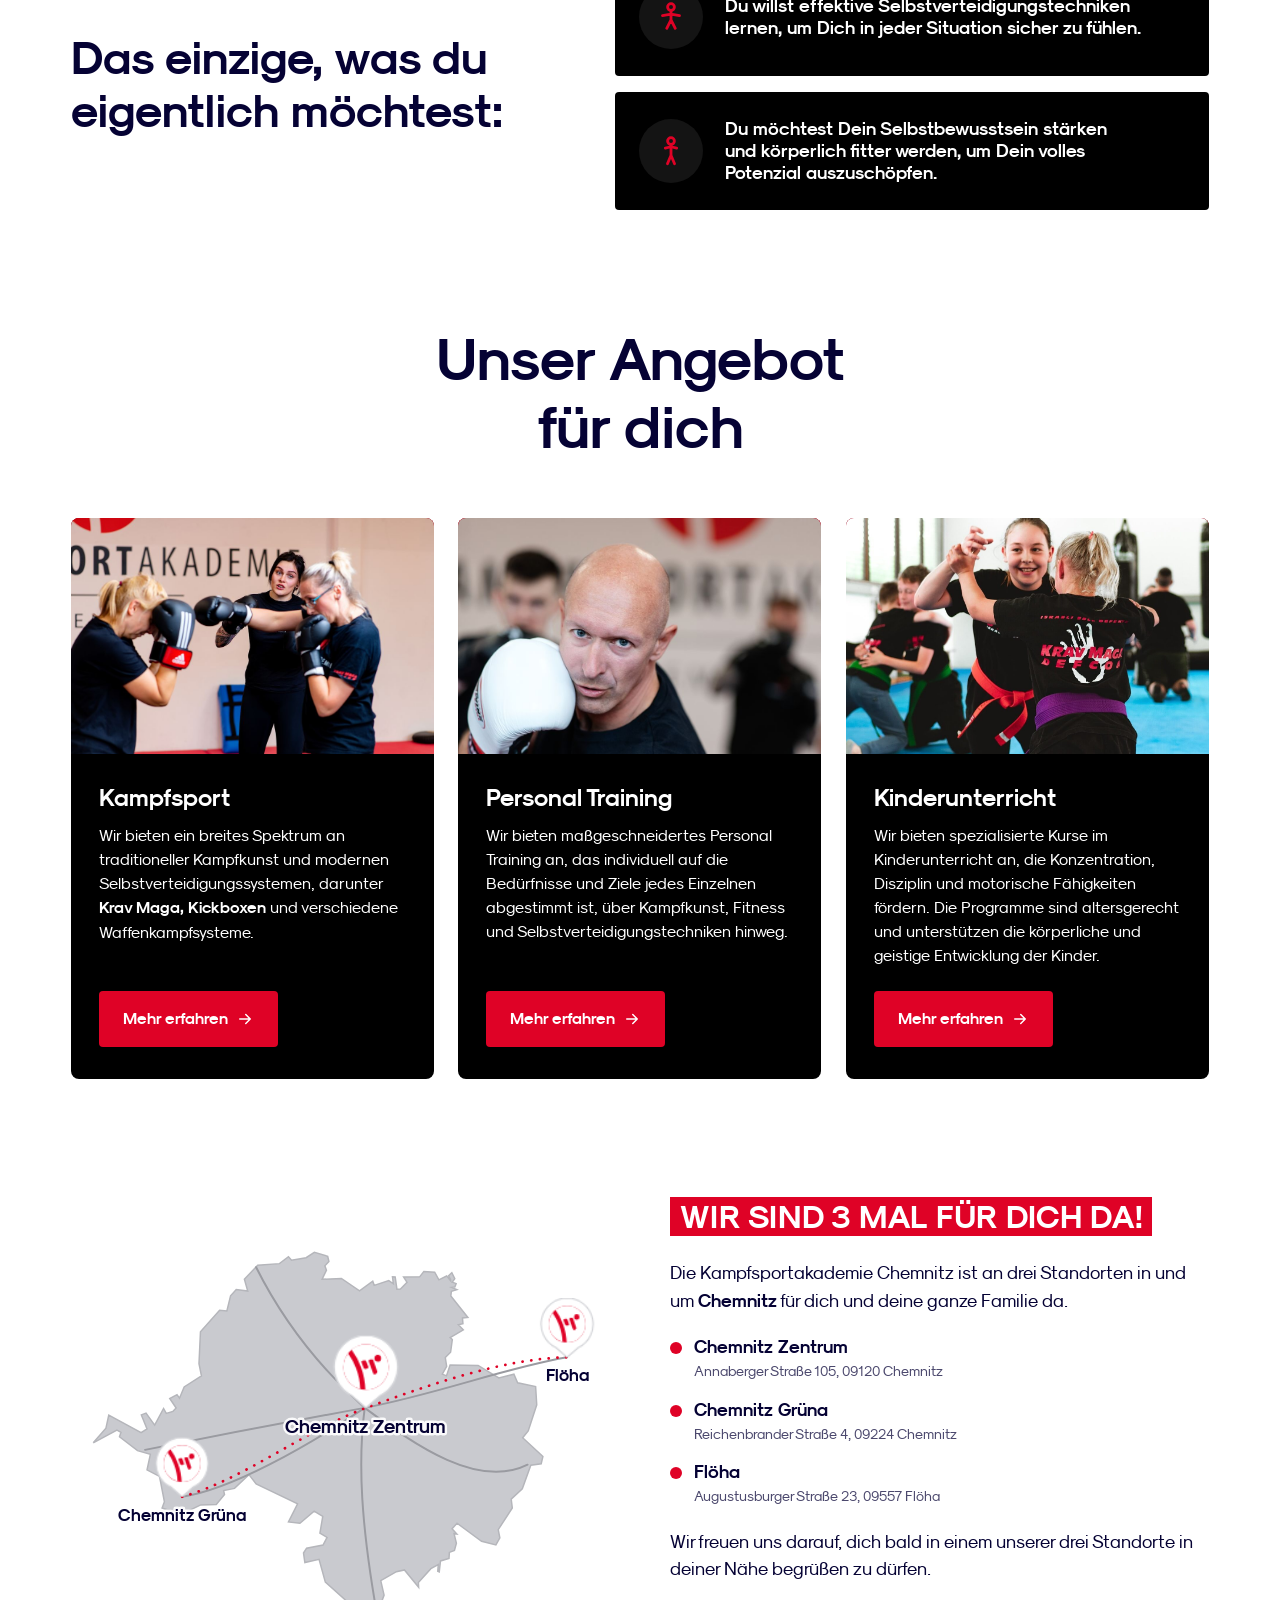
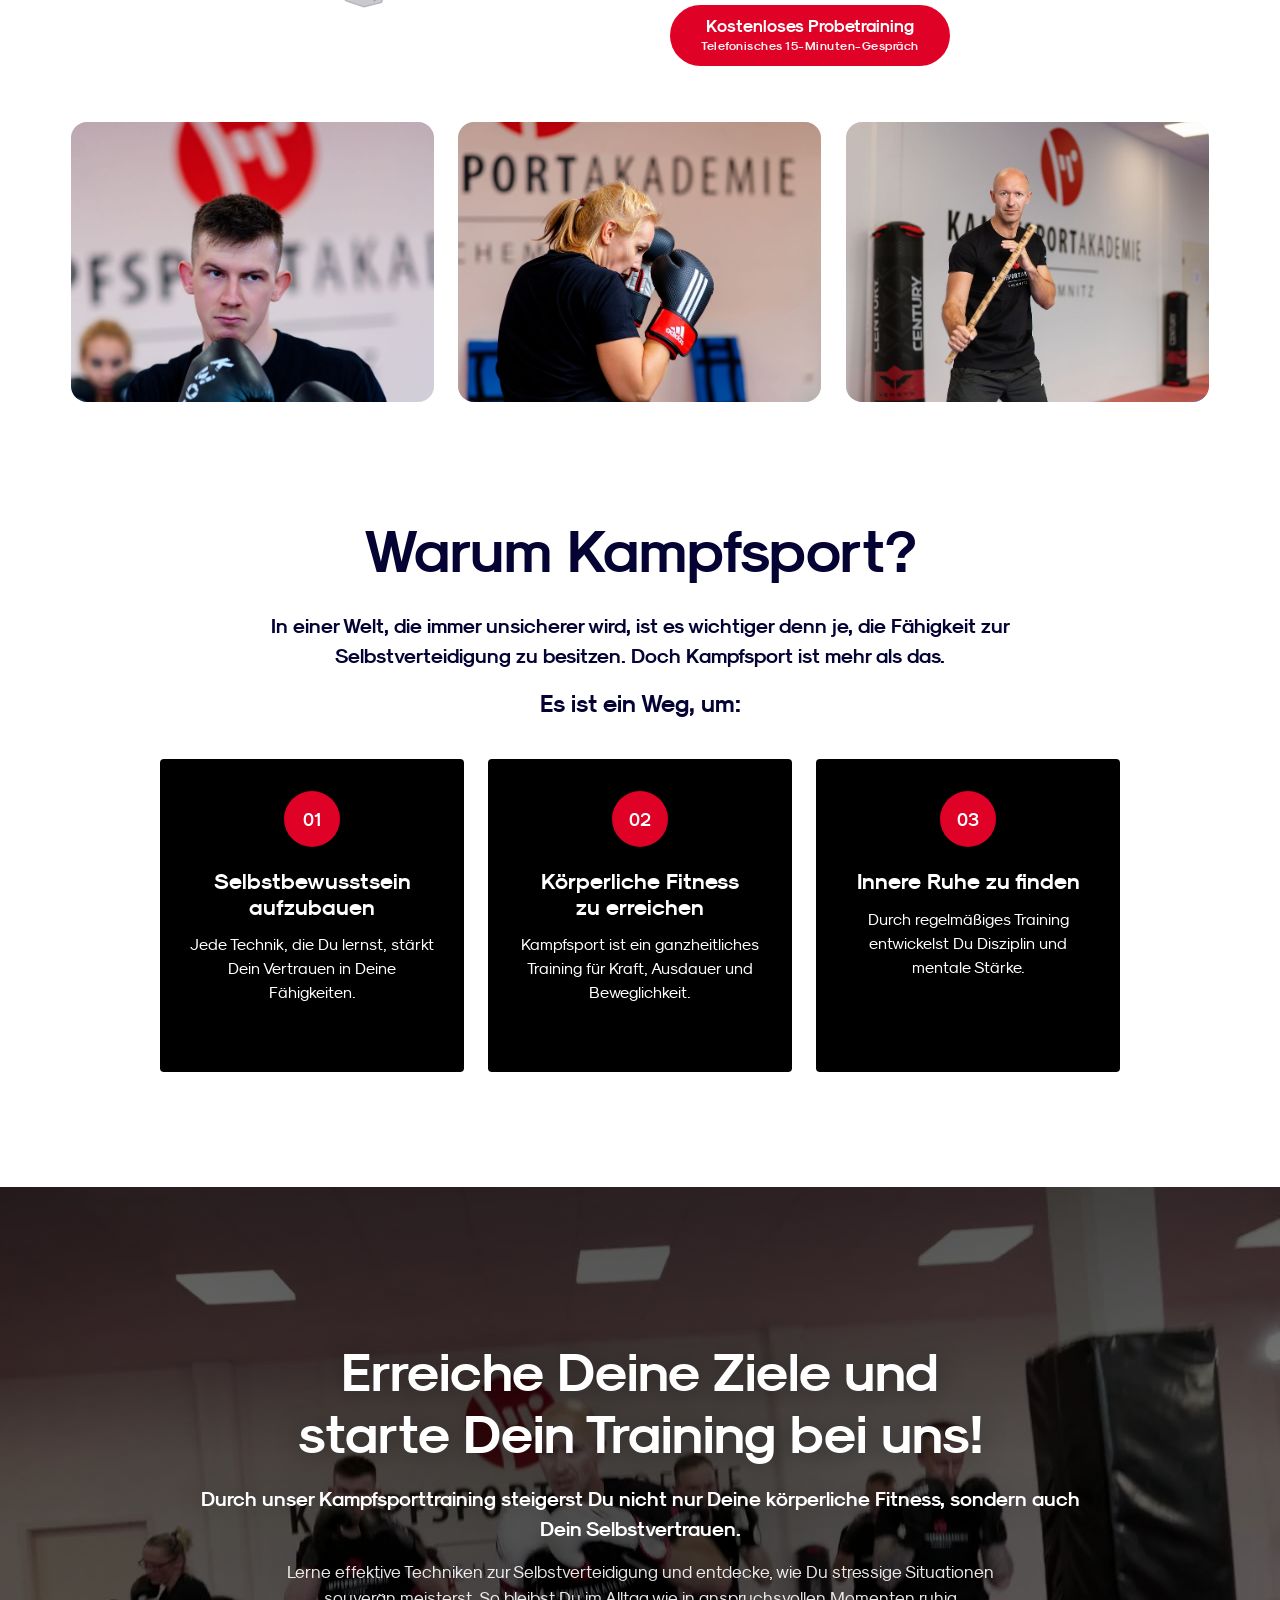
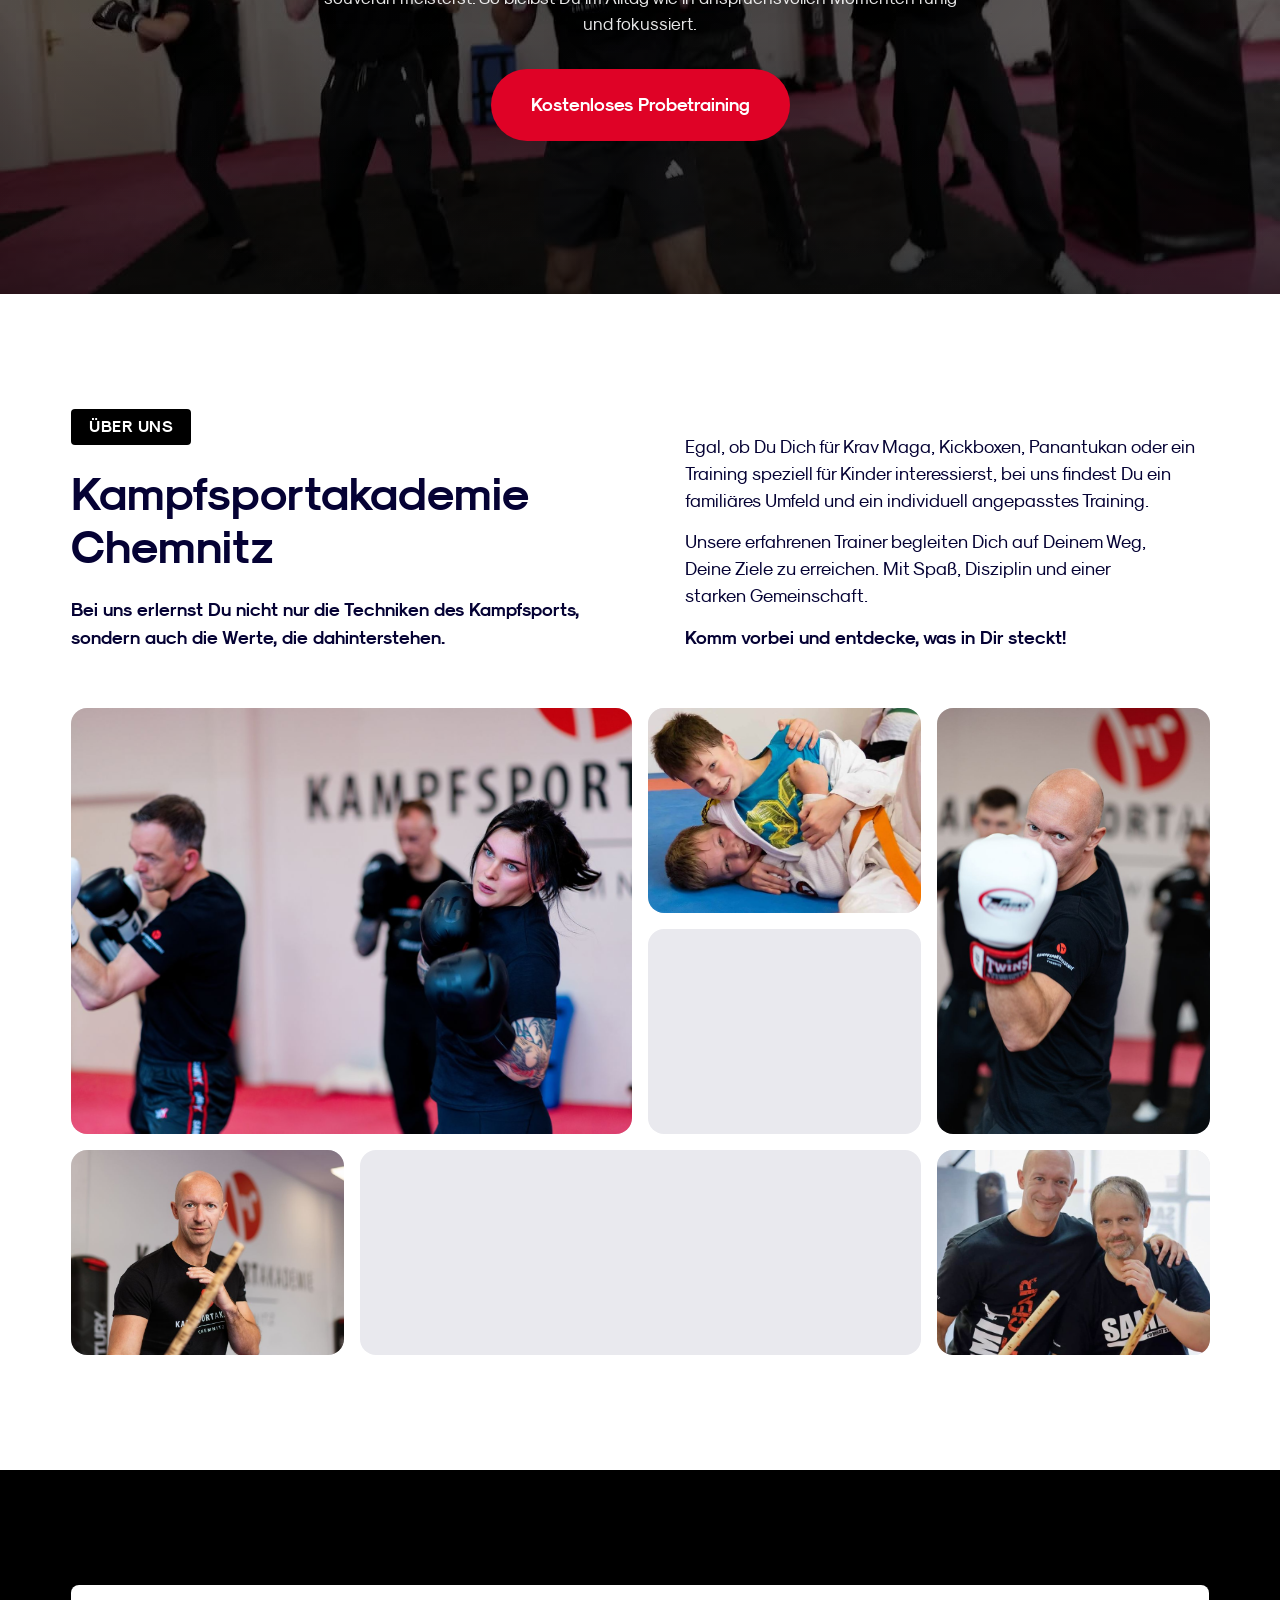
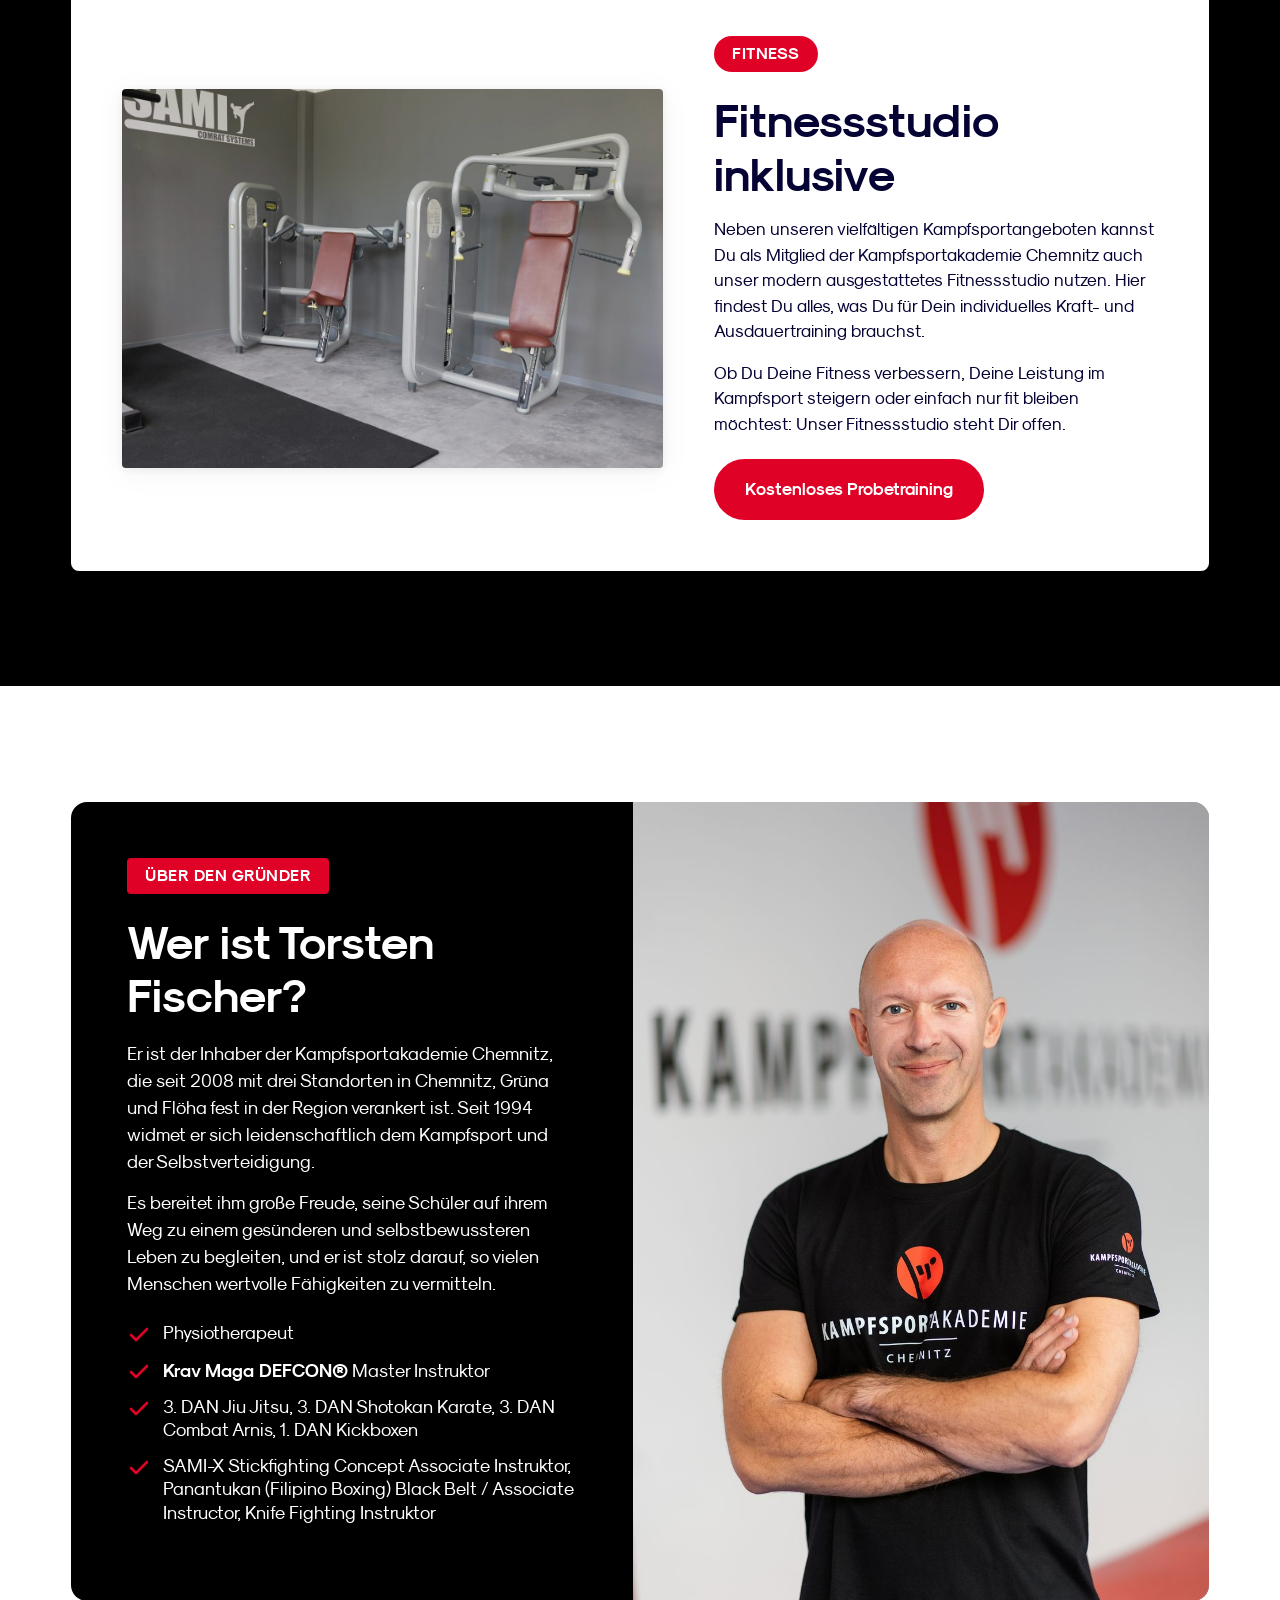
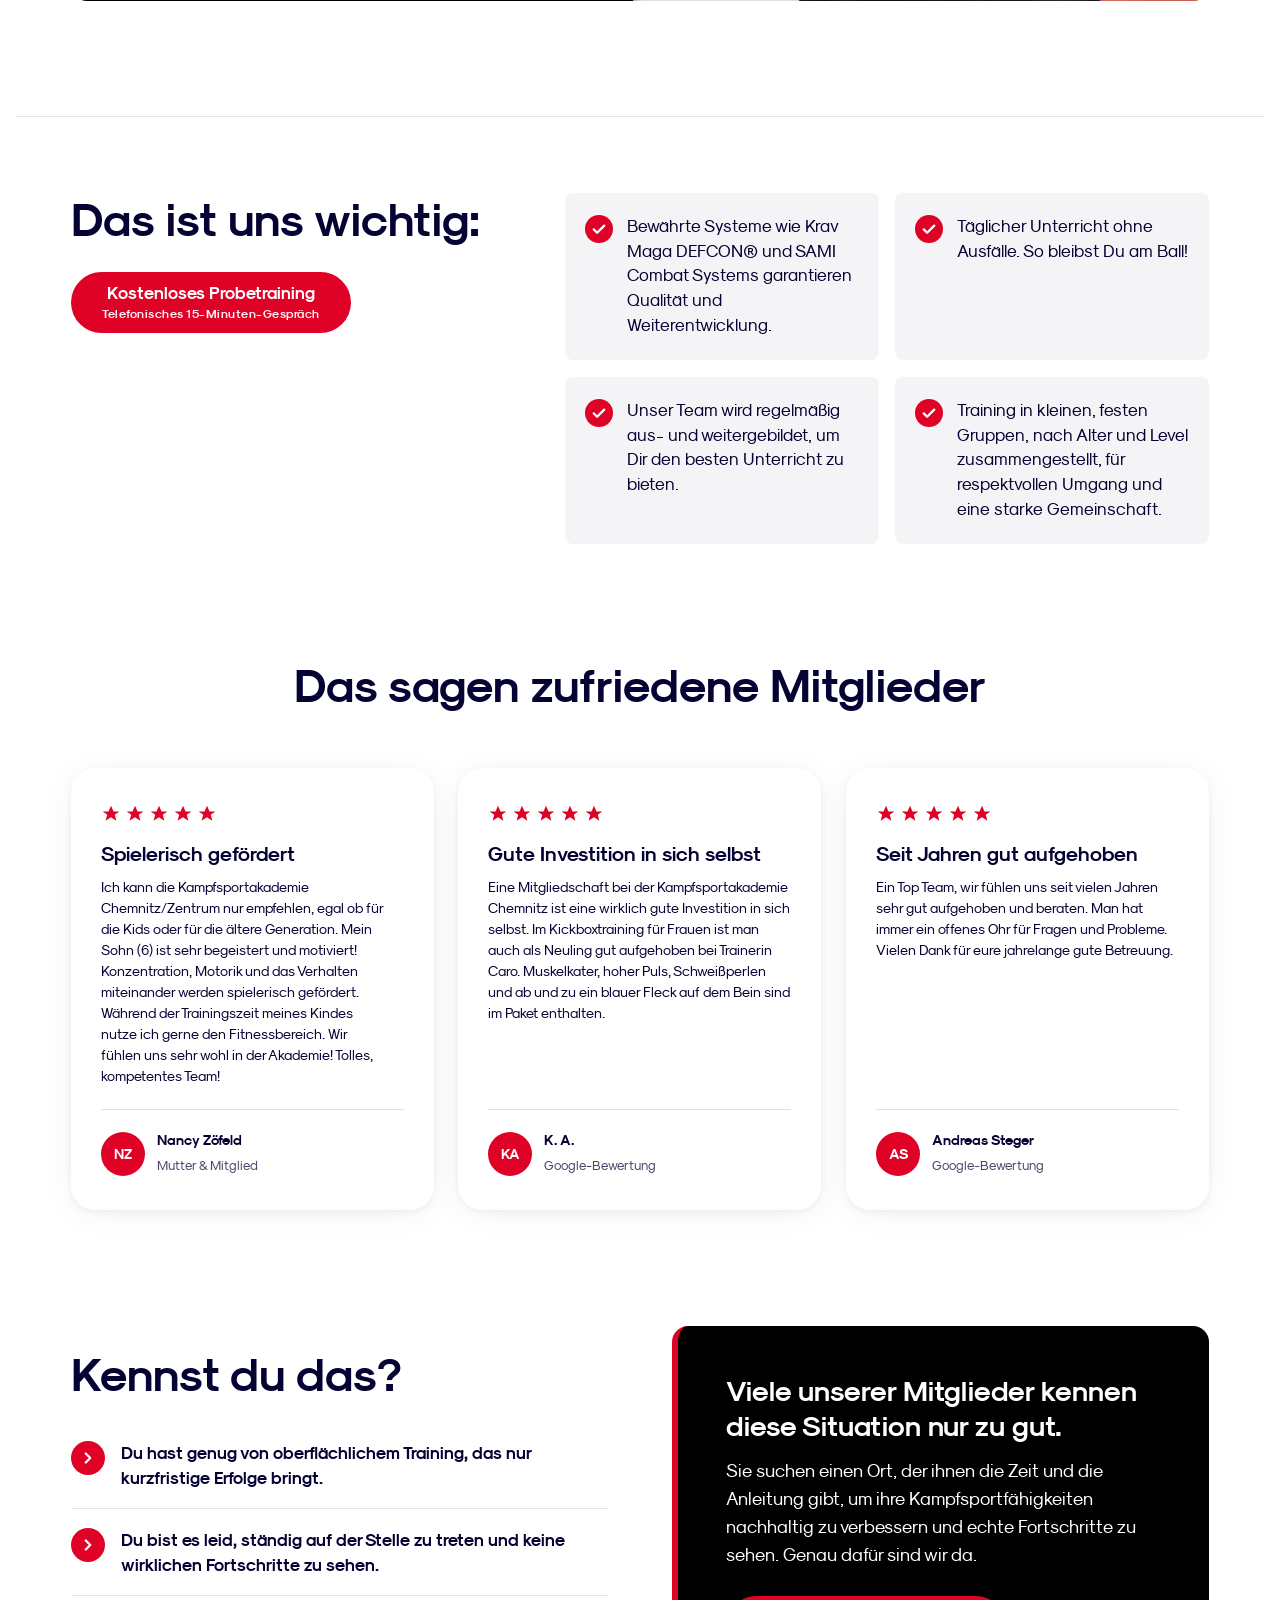
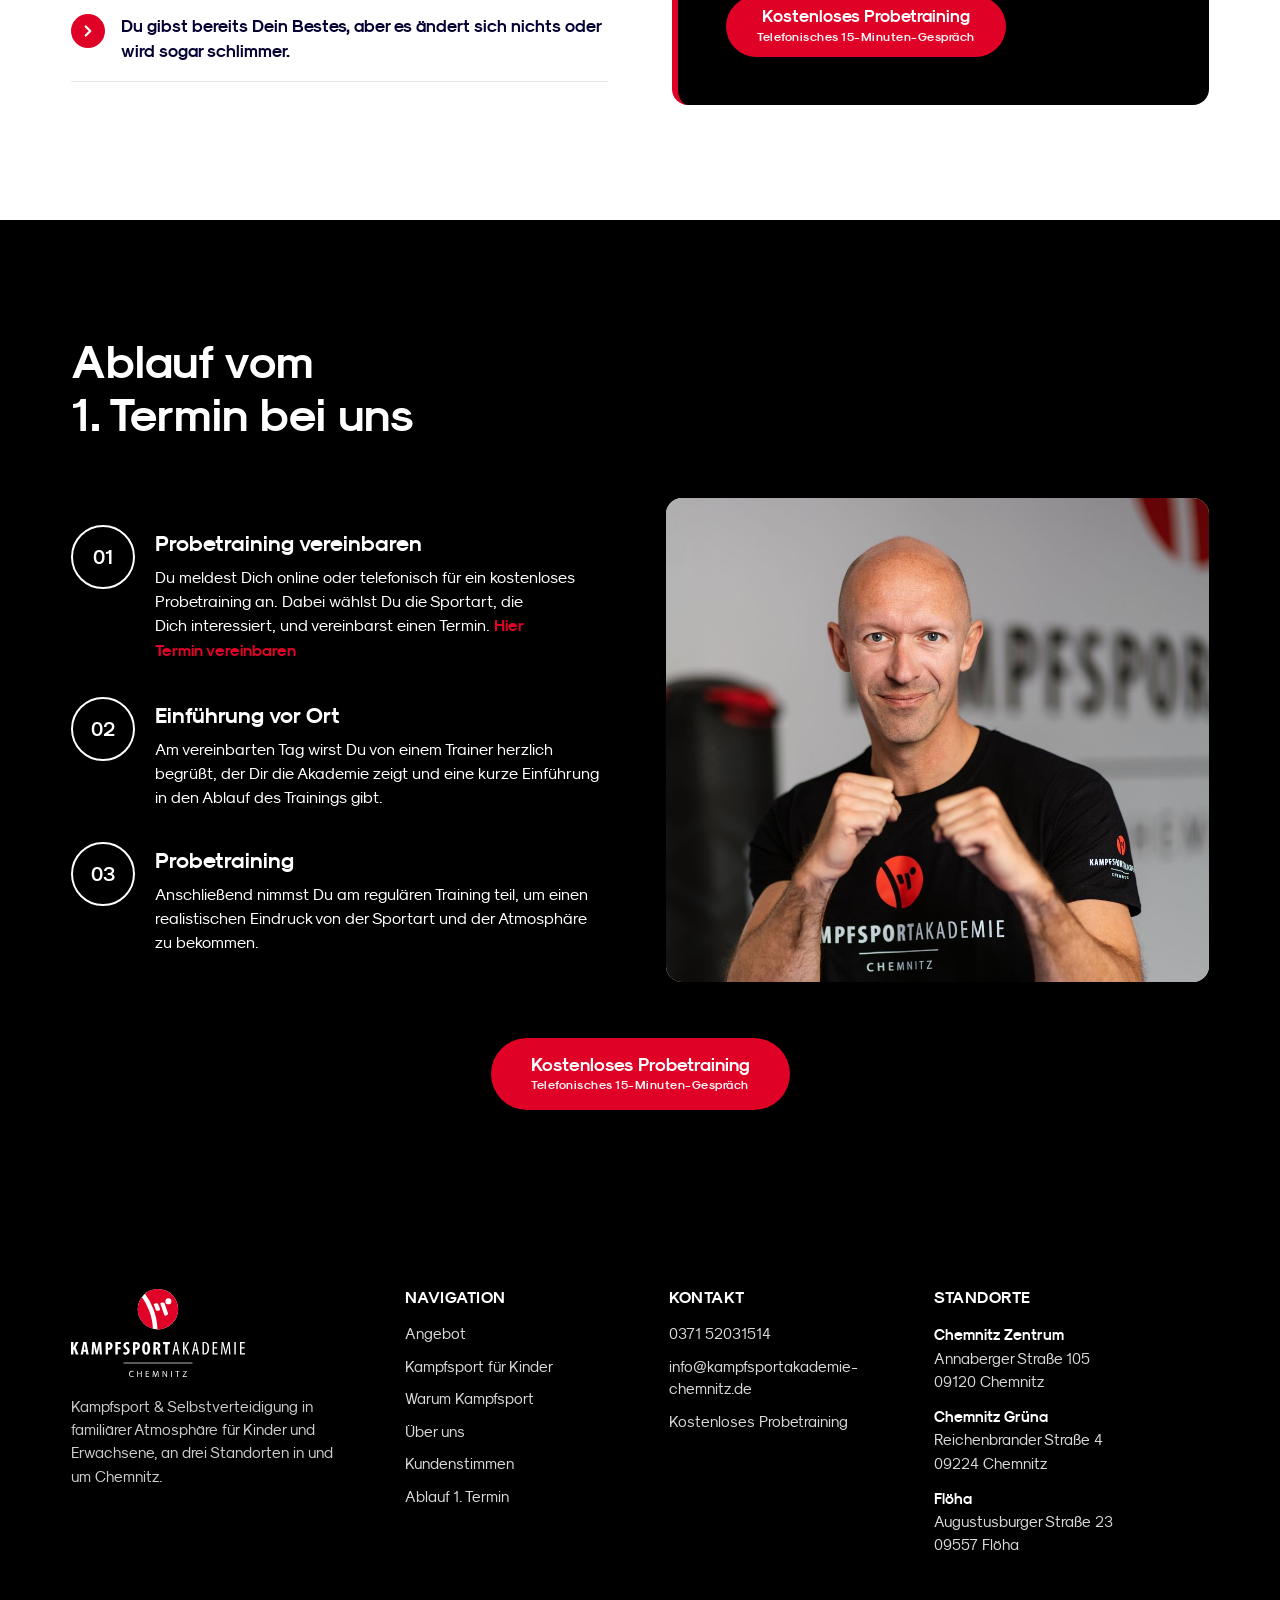
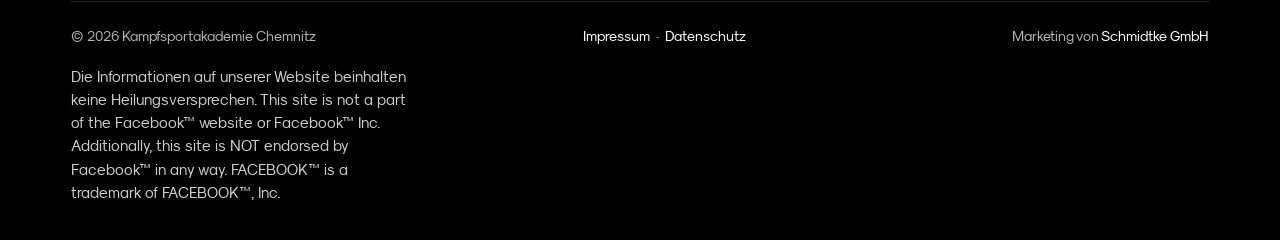
==== commit 804478b9: "Add files via upload" ====
--- a/index.html
+++ b/index.html
@@ -1,675 +1,434 @@
 <!DOCTYPE html>
 <html lang="de">
 <head>
-<meta charset="UTF-8" />
-<meta name="viewport" content="width=device-width, initial-scale=1.0" />
-<title>Ablaufplan Drehtag – Kampfsport Akademie Chemnitz</title>
-<style>
-  :root {
-    --bg: #0e0f13;
-    --card: #161821;
-    --card-hover: #1c1f2b;
-    --accent: #e4002b;
-    --accent-2: #ff3352;
-    --text: #f2f4f8;
-    --muted: #9aa3b2;
-    --border: #242836;
-    --success: #35c27a;
-    --warn: #f5b642;
-  }
-  * { box-sizing: border-box; margin: 0; padding: 0; }
-  body {
-    font-family: -apple-system, BlinkMacSystemFont, 'Segoe UI', Roboto, 'Helvetica Neue', Arial, sans-serif;
-    background: var(--bg);
-    color: var(--text);
-    line-height: 1.6;
-    padding: 40px 24px;
-    -webkit-font-smoothing: antialiased;
-  }
-  .container {
-    max-width: 980px;
-    margin: 0 auto;
-  }
-  header {
-    text-align: center;
-    margin-bottom: 48px;
-    padding-bottom: 32px;
-    border-bottom: 1px solid var(--border);
-  }
-  .badge {
-    display: inline-block;
-    background: linear-gradient(135deg, var(--accent), var(--accent-2));
-    color: white;
-    padding: 6px 14px;
-    border-radius: 100px;
-    font-size: 12px;
-    font-weight: 700;
-    letter-spacing: 0.08em;
-    text-transform: uppercase;
-    margin-bottom: 16px;
-  }
-  h1 {
-    font-size: clamp(28px, 4.5vw, 42px);
-    font-weight: 800;
-    line-height: 1.1;
-    margin-bottom: 12px;
-    letter-spacing: -0.02em;
-  }
-  .subtitle {
-    color: var(--muted);
-    font-size: 16px;
-  }
-  .meta-bar {
-    display: flex;
-    flex-wrap: wrap;
-    gap: 16px;
-    justify-content: center;
-    margin-top: 20px;
-    font-size: 14px;
-    color: var(--muted);
-  }
-  .meta-bar span {
-    display: inline-flex;
-    align-items: center;
-    gap: 6px;
-  }
-  .meta-bar strong {
-    color: var(--text);
-  }
-
-  section.block {
-    margin-bottom: 40px;
-  }
-  h2 {
-    font-size: 22px;
-    font-weight: 700;
-    margin-bottom: 16px;
-    letter-spacing: -0.01em;
-    display: flex;
-    align-items: center;
-    gap: 10px;
-  }
-  h2::before {
-    content: "";
-    width: 4px;
-    height: 22px;
-    background: var(--accent);
-    border-radius: 2px;
-  }
-
-  details {
-    background: var(--card);
-    border: 1px solid var(--border);
-    border-radius: 14px;
-    margin-bottom: 12px;
-    overflow: hidden;
-    transition: background 0.2s ease, border-color 0.2s ease;
-  }
-  details:hover {
-    background: var(--card-hover);
-    border-color: #2d3244;
-  }
-  details[open] {
-    background: var(--card-hover);
-    border-color: var(--accent);
-  }
-  summary {
-    padding: 18px 22px;
-    cursor: pointer;
-    list-style: none;
-    display: flex;
-    align-items: center;
-    gap: 16px;
-    font-weight: 600;
-    font-size: 16px;
-    user-select: none;
-  }
-  summary::-webkit-details-marker { display: none; }
-  summary::after {
-    content: "+";
-    margin-left: auto;
-    font-size: 24px;
-    color: var(--muted);
-    font-weight: 300;
-    transition: transform 0.2s ease;
-  }
-  details[open] summary::after {
-    content: "–";
-    color: var(--accent);
-  }
-  .time {
-    background: rgba(228, 0, 43, 0.12);
-    color: var(--accent-2);
-    padding: 5px 10px;
-    border-radius: 6px;
-    font-size: 13px;
-    font-weight: 700;
-    font-variant-numeric: tabular-nums;
-    min-width: 115px;
-    text-align: center;
-    letter-spacing: 0.02em;
-  }
-  .duration {
-    color: var(--muted);
-    font-size: 12px;
-    font-weight: 500;
-    margin-left: -8px;
-  }
-  .content {
-    padding: 0 22px 22px 22px;
-    border-top: 1px solid var(--border);
-    padding-top: 16px;
-    color: var(--text);
-  }
-  .content p { margin-bottom: 10px; color: #d4d9e3; }
-  .content ul { padding-left: 20px; margin: 8px 0 12px 0; }
-  .content li { margin-bottom: 6px; color: #d4d9e3; }
-  .content h4 {
-    font-size: 14px;
-    margin: 16px 0 6px 0;
-    color: var(--accent-2);
-    text-transform: uppercase;
-    letter-spacing: 0.05em;
-  }
-
-  .grid {
-    display: grid;
-    grid-template-columns: repeat(auto-fit, minmax(260px, 1fr));
-    gap: 12px;
-    margin-top: 8px;
-  }
-  .chip {
-    background: rgba(255,255,255,0.04);
-    border: 1px solid var(--border);
-    border-radius: 10px;
-    padding: 12px 14px;
-    font-size: 14px;
-  }
-  .chip strong { color: var(--accent-2); display: block; margin-bottom: 4px; font-size: 13px; }
-
-  /* Script blocks */
-  .script {
-    background: rgba(255,255,255,0.02);
-    border-left: 3px solid var(--accent);
-    padding: 14px 16px;
-    border-radius: 0 8px 8px 0;
-    margin: 12px 0;
-    font-size: 14.5px;
-  }
-  .script .scene {
-    font-weight: 700;
-    color: var(--accent-2);
-    margin-top: 10px;
-    margin-bottom: 4px;
-    display: block;
-  }
-  .script .scene:first-child { margin-top: 0; }
-  .script em.dir {
-    color: var(--muted);
-    font-style: italic;
-    display: block;
-    margin-bottom: 6px;
-    font-size: 13px;
-  }
-  .script .line {
-    display: block;
-    margin: 6px 0;
-  }
-  .script .line::before {
-    content: "„";
-    color: var(--accent);
-  }
-  .script .line::after {
-    content: "\"";
-    color: var(--accent);
-  }
-
-  .hook-tag {
-    display: inline-block;
-    background: rgba(245, 182, 66, 0.15);
-    color: var(--warn);
-    padding: 3px 8px;
-    border-radius: 4px;
-    font-size: 11px;
-    font-weight: 700;
-    text-transform: uppercase;
-    letter-spacing: 0.05em;
-    margin-right: 6px;
-    margin-bottom: 8px;
-  }
-  .tech-tag {
-    background: rgba(53, 194, 122, 0.15);
-    color: var(--success);
-  }
-  .ads-tag {
-    background: rgba(59, 130, 246, 0.15);
-    color: #60a5fa;
-  }
-
-  .checklist li {
-    list-style: none;
-    padding-left: 28px;
-    position: relative;
-  }
-  .checklist li::before {
-    content: "☐";
-    position: absolute;
-    left: 0;
-    color: var(--accent);
-    font-size: 16px;
-  }
-
-  footer {
-    margin-top: 60px;
-    padding-top: 24px;
-    border-top: 1px solid var(--border);
-    text-align: center;
-    color: var(--muted);
-    font-size: 13px;
-  }
-  .controls {
-    display: flex;
-    gap: 10px;
-    justify-content: center;
-    margin-bottom: 28px;
-  }
-  .btn {
-    background: var(--card);
-    border: 1px solid var(--border);
-    color: var(--text);
-    padding: 9px 16px;
-    border-radius: 8px;
-    cursor: pointer;
-    font-size: 13px;
-    font-weight: 500;
-    transition: all 0.15s ease;
-  }
-  .btn:hover { background: var(--accent); border-color: var(--accent); }
-
-  @media (max-width: 640px) {
-    body { padding: 20px 12px; }
-    summary { padding: 14px 16px; gap: 10px; font-size: 15px; }
-    .time { min-width: 95px; font-size: 12px; padding: 4px 8px; }
-    .content { padding: 14px 16px; }
-  }
-</style>
+<meta charset="UTF-8">
+<meta name="viewport" content="width=device-width,initial-scale=1">
+<title>Kampfsportakademie Chemnitz | Kampfsport & Selbstverteidigung</title>
+<meta name="description" content="Probetraining kostenlos: Kampfsport & Selbstverteidigung in familiärer Atmosphäre erlernen. Krav Maga, Kickboxen & Kinderunterricht an 3 Standorten in und um Chemnitz.">
+<meta name="keywords" content="Kampfsport Chemnitz, Selbstverteidigung Chemnitz, Krav Maga Chemnitz, Kickboxen Chemnitz, Kampfsport für Kinder Chemnitz, Kampfsportschule Chemnitz">
+<meta property="og:title" content="Kampfsportakademie Chemnitz">
+<meta property="og:description" content="Kampfsport & Selbstverteidigung für Kinder und Erwachsene. Kostenloses Probetraining an 3 Standorten.">
+<meta property="og:type" content="website">
+<link rel="canonical" href="https://kampfsport-akademie-chemnitz.de/">
+<link rel="preload" href="fonts/sk-modernist-bold.woff2" as="font" type="font/woff2" crossorigin>
+<link rel="stylesheet" href="css/style.css">
 </head>
 <body>
-<div class="container">
-
-  <header>
-    <span class="badge">Drehtag · Freitag, 24. April 2026</span>
-    <h1>Ablaufplan · Kampfsport Akademie Chemnitz</h1>
-    <p class="subtitle">Video- &amp; Foto-Produktion · Rundgang · Trainingsszenen · Meta Ads mit Torsten</p>
-    <div class="meta-bar">
-      <span>📍 <strong>Location:</strong> Kampfsport Akademie Chemnitz</span>
-      <span>🎬 <strong>Produktion:</strong> Schmidtke GmbH</span>
-      <span>⏱️ <strong>Zeitraum:</strong> 08:00 – ca. 17:00 Uhr</span>
-    </div>
-  </header>
-
-  <div class="controls">
-    <button class="btn" onclick="document.querySelectorAll('details').forEach(d=>d.open=true)">Alle öffnen</button>
-    <button class="btn" onclick="document.querySelectorAll('details').forEach(d=>d.open=false)">Alle schließen</button>
-    <button class="btn" onclick="window.print()">Drucken / PDF</button>
-  </div>
-
-  <!-- SECTION 1: ZEITPLAN -->
-  <section class="block">
-    <h2>Zeitplan im Überblick</h2>
-
-    <details open>
-      <summary>
-        <span class="time">08:00 – 08:45</span>
-        <span>Anlieferung &amp; Setup</span>
-        <span class="duration">· 45 Min</span>
-      </summary>
-      <div class="content">
-        <p>Ankunft vor Ort, Ausladen von Kamera-, Licht- und Tontechnik. Kurze Location-Abstimmung mit Torsten: Welche Räume, welche Ecken, welche Kurse sind vorgesehen.</p>
-        <h4>Checkliste Setup</h4>
-        <ul class="checklist">
-          <li>Kameras, Objektive, Gimbal aufbauen</li>
-          <li>Lichter positionieren (Interviewbereich + Trainingsfläche)</li>
-          <li>Ton-Check: Ansteckmikro für Torsten, Richtmikro für Atmosphäre</li>
-          <li>Akkus geladen, SD-Karten formatiert &amp; beschriftet</li>
-          <li>Abstimmung mit Torsten: Reihenfolge der Szenen</li>
+
+<!-- ===================== HEADER ===================== -->
+<header class="header" id="header">
+  <div class="bar">
+    <a href="index.html" class="brand"><img src="images/logo-kampfsportakademie-weiss.svg" alt="Kampfsportakademie Chemnitz" width="142" height="72"></a>
+    <nav class="nav-links">
+      <a href="index.html">Start</a>
+      <a href="kinder.html">Kinder</a>
+      <a href="#ueber-uns">Über uns</a>
+      <a href="#stimmen">Kundenstimmen</a>
+      <a href="#ablauf">Ablauf beim 1. Termin</a>
+      <a href="#standorte">Standorte</a>
+    </nav>
+    <div class="nav-cta">
+      <a href="anfrage.html" class="btn btn--primary">Kostenloses Probetraining</a>
+      <button class="burger" id="burger" aria-label="Menü öffnen"><span></span><span></span><span></span></button>
+    </div>
+  </div>
+</header>
+<div class="scrim" id="scrim"></div>
+<aside class="mobile-menu" id="mobileMenu">
+  <a href="index.html">Start</a>
+  <a href="kinder.html">Kinder</a>
+  <a href="#ueber-uns">Über uns</a>
+  <a href="#stimmen">Kundenstimmen</a>
+  <a href="#ablauf">Ablauf beim 1. Termin</a>
+  <a href="#standorte">Standorte</a>
+  <a href="anfrage.html" class="btn btn--primary">Kostenloses Probetraining</a>
+</aside>
+
+<main id="main-content">
+
+<!-- ===================== HERO ===================== -->
+<section class="hero">
+  <div class="hero__bg"><img src="images/hero-training.jpg" alt="" onerror="this.style.display='none'"></div>
+  <div class="wrap hero__grid">
+    <div class="hero-copy">
+      <span class="eyebrow">Kampfsportakademie Chemnitz</span>
+      <h1>Kampfsport &amp;<br>Selbstverteidigung<span class="sub"><span class="hl-light">für Kinder und Erwachsene</span></span></h1>
+      <p class="lead">Ob <strong>Anfänger</strong> oder <strong>Profi</strong>, bei uns findest Du das passende Training, um Deine Fähigkeiten zu verbessern, körperliche Fitness zu steigern und Selbstverteidigung zu erlernen.</p>
+    </div>
+    <div class="hero-card">
+      <div class="hero-video" id="rundgang" data-video="https://player.mediadelivery.net/embed/752909/57b4bb64-a4e8-4ab2-96f1-6eb928f239a3?autoplay=true&loop=false&muted=false&preload=true&responsive=true">
+        <button type="button" class="hero-video__poster" aria-label="Rundgang-Video abspielen">
+          <img src="images/hero-video.jpg" alt="" style="object-position:50% 40%" onerror="this.style.display='none'">
+          <span class="hero-video__label">Rundgang durch die Akademie</span>
+          <span class="play"><span><svg viewBox="0 0 24 24"><path d="M8 5v14l11-7z"/></svg></span></span>
+        </button>
+      </div>
+      <a href="anfrage.html" class="btn btn--primary btn--block">Kostenloses Probetraining vereinbaren<small>Telefonisches 15-Minuten-Gespräch</small></a>
+      <a href="#angebot" class="btn btn--dark btn--block">Unser Angebot für dich</a>
+    </div>
+  </div>
+  <div class="wave"><svg viewBox="0 0 1440 100" preserveAspectRatio="none"><path fill="#000000" d="M0,55 C320,100 1120,10 1440,58 L1440,100 L0,100 Z"/></svg></div>
+</section>
+
+<!-- ===================== ABER (schwarz) ===================== -->
+<section class="sec-dark">
+  <div class="wrap">
+    <div class="sec-head center reveal">
+      <h2 class="title">Du möchtest Kampfsport machen, ABER…</h2>
+    </div>
+    <div class="doubt-grid">
+      <div class="ph reveal"><img loading="lazy" decoding="async" src="images/aber-training.jpg" alt="Sparring mit Spaß in entspannter Trainingsatmosphäre" onerror="this.style.display='none'"><div class="ph__note"><svg viewBox="0 0 24 24" stroke-width="1.6" stroke-linecap="round" stroke-linejoin="round"><rect x="3" y="4" width="18" height="16" rx="2"/><circle cx="8.5" cy="9.5" r="1.5"/><path d="M21 16l-5-5L5 20"/></svg><span class="ph__label">Trainingsfoto</span></div></div>
+      <ul class="doubts">
+        <li class="reveal"><span class="x"><svg viewBox="0 0 24 24" fill="none" stroke-linecap="round"><path d="M18 6 6 18M6 6l12 12"/></svg></span>Du hast Angst, dass es zu brutal für Dich ist.</li>
+        <li class="reveal"><span class="x"><svg viewBox="0 0 24 24" fill="none" stroke-linecap="round"><path d="M18 6 6 18M6 6l12 12"/></svg></span>Du bist unsicher, ob Du in die Gruppe passt.</li>
+        <li class="reveal"><span class="x"><svg viewBox="0 0 24 24" fill="none" stroke-linecap="round"><path d="M18 6 6 18M6 6l12 12"/></svg></span>Du glaubst, Du bist nicht fit genug, um anzufangen.</li>
+        <li class="reveal"><span class="x"><svg viewBox="0 0 24 24" fill="none" stroke-linecap="round"><path d="M18 6 6 18M6 6l12 12"/></svg></span>Du weißt nicht, wie Du den ersten Schritt machen sollst.</li>
+      </ul>
+    </div>
+  </div>
+</section>
+
+<!-- ===================== WÜNSCHE (weiß) ===================== -->
+<section class="sec-light">
+  <div class="wrap split">
+    <div class="reveal">
+      <h2 class="title">Das einzige, was du eigentlich möchtest:</h2>
+    </div>
+    <div class="stack">
+      <div class="infobox reveal"><span class="ic"><svg viewBox="0 0 24 24" fill="none" stroke-width="2" stroke-linecap="round" stroke-linejoin="round"><circle cx="12" cy="5" r="2.4"/><path d="M12 8v6m0 0-3 6m3-6 3 6M6 11l6-1 6 1"/></svg></span><p>Du willst effektive Selbstverteidigungstechniken lernen, um Dich in jeder Situation sicher zu fühlen.</p></div>
+      <div class="infobox reveal"><span class="ic"><svg viewBox="0 0 24 24" fill="none" stroke-width="2" stroke-linecap="round" stroke-linejoin="round"><circle cx="12" cy="5" r="2.4"/><path d="M12 7.4V15M8 10l4-1 4 1M9.5 21 12 15l2.5 6"/></svg></span><p>Du möchtest Dein Selbstbewusstsein stärken und körperlich fitter werden, um Dein volles Potenzial auszuschöpfen.</p></div>
+    </div>
+  </div>
+</section>
+
+<!-- ===================== ANGEBOT (weiß) ===================== -->
+<section class="sec-light" id="angebot" style="padding-top:0">
+  <div class="wrap">
+    <div class="sec-head center reveal"><h2 class="title xl">Unser Angebot<br>für dich</h2></div>
+    <div class="grid-3">
+      <article class="ocard reveal">
+        <div class="ph"><img loading="lazy" decoding="async" src="images/angebot-kampfsport.jpg" alt="Kickbox-Training an den Pratzen" onerror="this.style.display='none'"><div class="ph__note"><svg viewBox="0 0 24 24" stroke="#fff" stroke-width="1.6" stroke-linecap="round" stroke-linejoin="round"><rect x="3" y="4" width="18" height="16" rx="2"/><circle cx="8.5" cy="9.5" r="1.5"/><path d="M21 16l-5-5L5 20"/></svg><span class="ph__label">Foto Kampfsport</span></div></div>
+        <div class="ocard__body">
+          <h3>Kampfsport</h3>
+          <p>Wir bieten ein breites Spektrum an traditioneller Kampfkunst und modernen Selbstverteidigungssystemen, darunter <strong>Krav Maga, Kickboxen</strong> und verschiedene Waffenkampfsysteme.</p>
+          <a href="anfrage.html" class="more">Mehr erfahren <svg viewBox="0 0 24 24" fill="none" stroke="currentColor" stroke-width="2" stroke-linecap="round" stroke-linejoin="round"><path d="M5 12h14M13 6l6 6-6 6"/></svg></a>
+        </div>
+      </article>
+      <article class="ocard reveal">
+        <div class="ph"><img loading="lazy" decoding="async" src="images/angebot-personal.jpg" alt="Personal Training mit Torsten Fischer" style="object-position:50% 24%" onerror="this.style.display='none'"><div class="ph__note"><svg viewBox="0 0 24 24" stroke="#fff" stroke-width="1.6" stroke-linecap="round" stroke-linejoin="round"><rect x="3" y="4" width="18" height="16" rx="2"/><circle cx="8.5" cy="9.5" r="1.5"/><path d="M21 16l-5-5L5 20"/></svg><span class="ph__label">Foto Personal Training</span></div></div>
+        <div class="ocard__body">
+          <h3>Personal Training</h3>
+          <p>Wir bieten maßgeschneidertes Personal Training an, das individuell auf die Bedürfnisse und Ziele jedes Einzelnen abgestimmt ist, über Kampfkunst, Fitness und Selbstverteidigungstechniken hinweg.</p>
+          <a href="anfrage.html" class="more">Mehr erfahren <svg viewBox="0 0 24 24" fill="none" stroke="currentColor" stroke-width="2" stroke-linecap="round" stroke-linejoin="round"><path d="M5 12h14M13 6l6 6-6 6"/></svg></a>
+        </div>
+      </article>
+      <article class="ocard reveal">
+        <div class="ph"><img loading="lazy" decoding="async" src="images/angebot-kinder.jpg" alt="Kinder üben im Kampfsportunterricht miteinander" onerror="this.style.display='none'"><div class="ph__note"><svg viewBox="0 0 24 24" stroke="#fff" stroke-width="1.6" stroke-linecap="round" stroke-linejoin="round"><rect x="3" y="4" width="18" height="16" rx="2"/><circle cx="8.5" cy="9.5" r="1.5"/><path d="M21 16l-5-5L5 20"/></svg><span class="ph__label">Foto Kinderunterricht</span></div></div>
+        <div class="ocard__body">
+          <h3>Kinderunterricht</h3>
+          <p>Wir bieten spezialisierte Kurse im Kinderunterricht an, die Konzentration, Disziplin und motorische Fähigkeiten fördern. Die Programme sind altersgerecht und unterstützen die körperliche und geistige Entwicklung der Kinder.</p>
+          <a href="anfrage.html" class="more">Mehr erfahren <svg viewBox="0 0 24 24" fill="none" stroke="currentColor" stroke-width="2" stroke-linecap="round" stroke-linejoin="round"><path d="M5 12h14M13 6l6 6-6 6"/></svg></a>
+        </div>
+      </article>
+    </div>
+  </div>
+</section>
+
+<!-- ===================== STANDORTE (weiß) ===================== -->
+<section class="sec-light" id="standorte" style="padding-top:0">
+  <div class="wrap loc-grid">
+    <div class="map-card reveal"><svg xmlns="http://www.w3.org/2000/svg" viewBox="0 0 440 300" role="img" aria-label="Karte mit den drei Standorten Chemnitz Zentrum, Chemnitz Grüna und Flöha">
+  <defs>
+    <symbol id="pin" viewBox="0 0 60 66">
+      <path fill="#fff" stroke="#d3d4d8" stroke-width="1.5" d="M30 0a29 29 0 0 1 12.6 55.1L30 66l-12.6-10.9A29 29 0 0 1 30 0z"/>
+      <g transform="translate(9.5 8.5) scale(0.38)">
+        <path fill="#e00227" d="M54 0a54 54 0 1 1 0 108A54 54 0 0 1 54 0z"/>
+        <path fill="#fff" d="M54 0A53.83 53.83 0 0 0 19.56 12.4a165.17 165.17 0 0 1 22.56 41.89c6.52 17.63 10.28 36.3 10.49 53.76.46 0 .93 0 1.39 0A54 54 0 1 0 54 0zM48.71 56.6c-1.47-4.32-3.65-9.82-5.79-15-1.26-2.71 9.67-5.57 11.26-2.16a132.18 132.18 0 0 1 5.68 15.08C60.81 57.67 49.87 60 48.71 56.6zm22.58 12.75c-1.66-5-8.9-24.4-10.86-30-1.11-3.19 9.59-4.95 10.74-2.11 2.8 6.84 7.81 21.52 9.64 27.11C82.31 69 72.95 74.42 71.29 69.35zM81.81 41a8 8 0 1 1 8.26-7.69A8 8 0 0 1 81.81 41z" fill-rule="evenodd"/>
+        <path fill="#fff" d="M30.24 56.62A159.42 159.42 0 0 0 11.18 21.08a54.05 54.05 0 0 0 29.13 85.24l.05 0h0C40.21 90.16 36.52 72.91 30.24 56.62z"/>
+      </g>
+    </symbol>
+    <mask id="routeMask" maskUnits="userSpaceOnUse" x="0" y="0" width="440" height="300">
+      <path class="map-route-reveal" d="M90 204 C140 190 190 150 239 132 S350 92 402 91" fill="none" stroke="#fff" stroke-width="10" stroke-linecap="round" pathLength="1"/>
+    </mask>
+  </defs>
+  <!-- Stadtgebiet Chemnitz (OpenStreetMap-Grenze, vereinfacht) -->
+  <path class="map-area" pathLength="1" fill="#c9cacf" stroke="#b5b6bb" stroke-width="1.2" transform="translate(0 -12)" d="M18.0 172.3L37.2 162.0L40.5 163.8L39.3 167.4L53.9 178.6L64.3 181.6L61.6 194.2L71.7 199.5L75.7 220.1L73.8 225.1L78.7 226.7L91.3 229.4L105.1 222.6L117.7 222.3L124.4 214.2L123.7 211.0L132.5 209.2L144.2 198.1L150.0 205.6L183.6 221.7L176.2 236.4L185.5 237.5L197.0 227.7L204.0 232.0L201.7 245.5L207.5 249.0L204.2 255.1L190.9 257.7L188.4 261.6L189.5 269.3L201.0 266.7L206.1 285.2L223.1 300.4L237.4 305.2L251.5 301.6L253.7 295.7L251.0 284.0L263.7 276.7L270.2 275.3L281.7 289.4L281.5 285.5L291.6 274.3L297.6 270.9L297.2 276.4L298.4 276.9L299.4 268.0L306.3 266.0L306.6 261.1L310.7 259.6L312.3 253.7L310.4 245.9L312.6 246.2L308.8 242.0L312.8 237.4L332.7 252.1L344.3 255.0L347.5 249.3L346.2 242.7L357.6 225.1L356.7 217.9L365.7 209.5L372.6 190.4L381.0 189.3L382.4 183.4L366.0 168.2L370.5 162.7L377.4 141.5L376.5 126.7L361.9 123.7L358.9 116.7L346.7 119.7L329.9 109.6L307.2 109.3L304.3 118.0L300.9 116.6L304.4 110.4L303.3 103.2L307.6 98.9L309.0 88.6L307.2 87.1L317.9 80.7L313.9 76.6L317.6 75.8L317.2 71.1L321.6 70.7L307.8 53.3L308.2 49.6L312.7 48.2L308.4 46.3L311.0 46.0L312.1 43.3L309.0 42.1L311.0 39.3L308.6 34.4L306.0 36.9L307.6 40.1L307.6 41.0L304.4 37.1L298.1 40.2L294.7 34.0L285.9 33.5L282.5 37.8L269.5 37.9L272.3 42.3L267.0 47.7L264.1 47.8L262.7 37.9L260.5 37.8L261.2 43.4L257.5 40.8L245.7 44.7L244.5 41.3L233.8 49.2L219.1 39.1L203.5 39.8L207.0 32.4L205.7 28.9L209.0 25.4L208.0 21.1L197.2 18.0L190.5 22.3L178.7 24.4L176.2 21.5L168.9 27.1L151.3 28.4L140.5 39.7L143.2 49.3L133.9 48.0L129.3 53.2L126.3 65.5L120.4 64.8L104.9 82.4L103.7 108.1L105.7 118.1L91.7 127.0L87.9 136.2L85.9 133.3L80.0 136.4L85.2 144.1L82.6 146.8L77.2 148.5L75.0 144.5L67.8 158.0L60.8 148.2L57.0 149.7L61.6 161.0L56.8 164.0L30.6 149.8L28.3 160.5L18.0 172.3Z"/>
+  <!-- Hauptstraßen (schematisch) -->
+  <g class="map-roads" fill="none" stroke="#9a9ba1" stroke-width="1.6" stroke-linecap="round" transform="translate(0 -12)">
+    <path pathLength="1" d="M60 178 C110 168 150 160 238 144 C300 132 350 112 402 103"/>
+    <path pathLength="1" d="M238 144 C232 190 236 240 246 300"/>
+    <path pathLength="1" d="M238 144 C200 110 170 70 150 30"/>
+    <path pathLength="1" d="M238 144 C280 175 330 210 370 190"/>
+    <path pathLength="1" d="M90 216 C130 210 190 176 238 144"/>
+  </g>
+  <!-- Verbindung der drei Standorte -->
+  <path class="map-route" d="M90 204 C140 190 190 150 239 132 S350 92 402 91" fill="none" stroke="#df0226" stroke-width="2.2" stroke-linecap="round" stroke-dasharray="0.1 7" mask="url(#routeMask)"/>
+  <!-- Pins: Grüna · Zentrum · Flöha (Klick öffnet Google Maps) -->
+  <a href="https://www.google.com/maps/search/?api=1&amp;query=Kampfsportakademie+Chemnitz+Reichenbrander+Stra%C3%9Fe+4+09224+Chemnitz" target="_blank" rel="noopener" aria-label="Route zum Standort Chemnitz Grüna">
+    <g class="map-pin" data-loc="gruena" style="--pd:1.1s;--rd:0s">
+      <ellipse class="map-ripple" cx="90" cy="204" rx="22" ry="7.5"/>
+      <ellipse class="map-ripple map-ripple--2" cx="90" cy="204" rx="22" ry="7.5"/>
+      <g class="pin-body"><use href="#pin" x="68" y="156" width="44" height="48"/></g>
+    </g>
+  </a>
+  <a href="https://www.google.com/maps/search/?api=1&amp;query=Kampfsportakademie+Chemnitz+Annaberger+Stra%C3%9Fe+105+09120+Chemnitz" target="_blank" rel="noopener" aria-label="Route zum Standort Chemnitz Zentrum">
+    <g class="map-pin" data-loc="zentrum" style="--pd:1.3s;--rd:.9s">
+      <ellipse class="map-ripple" cx="239" cy="132" rx="26" ry="8.8"/>
+      <ellipse class="map-ripple map-ripple--2" cx="239" cy="132" rx="26" ry="8.8"/>
+      <g class="pin-body"><use href="#pin" x="212" y="73" width="54" height="59"/></g>
+    </g>
+  </a>
+  <a href="https://www.google.com/maps/search/?api=1&amp;query=Kampfsportakademie+Chemnitz+Augustusburger+Stra%C3%9Fe+23+09557+Fl%C3%B6ha" target="_blank" rel="noopener" aria-label="Route zum Standort Flöha">
+    <g class="map-pin" data-loc="floeha" style="--pd:1.5s;--rd:1.8s">
+      <ellipse class="map-ripple" cx="402" cy="91" rx="22" ry="7.5"/>
+      <ellipse class="map-ripple map-ripple--2" cx="402" cy="91" rx="22" ry="7.5"/>
+      <g class="pin-body"><use href="#pin" x="380" y="43" width="44" height="48"/></g>
+    </g>
+  </a>
+  <g class="map-label" font-family="'SK Modernist', Arial, sans-serif" font-weight="700" fill="#050234" text-anchor="middle">
+    <text data-loc="gruena" x="90" y="224" font-size="14">Chemnitz Grüna</text>
+    <text data-loc="zentrum" x="239" y="152" font-size="15">Chemnitz Zentrum</text>
+    <text data-loc="floeha" x="402" y="110" font-size="14">Flöha</text>
+  </g>
+</svg></div>
+    <div class="reveal">
+      <p style="margin-bottom:22px"><span class="loc-hl">WIR SIND 3 MAL FÜR DICH DA!</span></p>
+      <p class="lead">Die Kampfsportakademie Chemnitz ist an drei Standorten in und um <strong>Chemnitz</strong> für dich und deine ganze Familie da.</p>
+      <ul class="loc-list">
+        <li data-loc="zentrum"><a href="https://www.google.com/maps/search/?api=1&amp;query=Kampfsportakademie+Chemnitz+Annaberger+Stra%C3%9Fe+105+09120+Chemnitz" target="_blank" rel="noopener"><span class="dot"></span><span><b>Chemnitz Zentrum</b><small>Annaberger Straße 105, 09120 Chemnitz</small></span></a></li>
+        <li data-loc="gruena"><a href="https://www.google.com/maps/search/?api=1&amp;query=Kampfsportakademie+Chemnitz+Reichenbrander+Stra%C3%9Fe+4+09224+Chemnitz" target="_blank" rel="noopener"><span class="dot"></span><span><b>Chemnitz Grüna</b><small>Reichenbrander Straße 4, 09224 Chemnitz</small></span></a></li>
+        <li data-loc="floeha"><a href="https://www.google.com/maps/search/?api=1&amp;query=Kampfsportakademie+Chemnitz+Augustusburger+Stra%C3%9Fe+23+09557+Fl%C3%B6ha" target="_blank" rel="noopener"><span class="dot"></span><span><b>Flöha</b><small>Augustusburger Straße 23, 09557 Flöha</small></span></a></li>
+      </ul>
+      <p class="lead">Wir freuen uns darauf, dich bald in einem unserer drei Standorte in deiner Nähe begrüßen zu dürfen.</p>
+      <a href="anfrage.html" class="btn btn--primary mt-s">Kostenloses Probetraining<small>Telefonisches 15-Minuten-Gespräch</small></a>
+    </div>
+  </div>
+  <div class="wrap" style="margin-top:clamp(36px,5vw,56px)">
+    <div class="grid-3 gallery-row">
+      <div class="ph reveal" style="--ar:401/309"><img loading="lazy" decoding="async" src="images/einblick-1.jpg" alt="Konzentriert in der Deckung beim Training in der Kampfsportakademie Chemnitz" style="object-position:50% 22%" onerror="this.style.display='none'"><div class="ph__note"><span class="ph__label">Chemnitz Zentrum</span></div></div>
+      <div class="ph reveal" style="--ar:401/309"><img loading="lazy" decoding="async" src="images/einblick-2.jpg" alt="Deckung üben im Kickbox-Training" style="object-position:50% 40%" onerror="this.style.display='none'"><div class="ph__note"><span class="ph__label">Chemnitz Grüna</span></div></div>
+      <div class="ph reveal" style="--ar:401/309"><img loading="lazy" decoding="async" src="images/einblick-3.jpg" alt="Torsten Fischer beim Stocktraining (Combat Arnis)" style="object-position:50% 35%" onerror="this.style.display='none'"><div class="ph__note"><span class="ph__label">Flöha</span></div></div>
+    </div>
+  </div>
+</section>
+
+<!-- ===================== WARUM (weiß) ===================== -->
+<section class="sec-light" id="warum" style="padding-top:0">
+  <div class="wrap">
+    <div class="center reveal">
+      <h2 class="title xl" style="margin-bottom:26px">Warum Kampfsport?</h2>
+      <p class="why-intro">In einer Welt, die immer unsicherer wird, ist es wichtiger denn je, die Fähigkeit zur Selbstverteidigung zu besitzen. Doch Kampfsport ist mehr als das.</p>
+      <p class="why-sub">Es ist ein Weg, um:</p>
+    </div>
+    <div class="cols-3">
+      <div class="why reveal"><div class="n">01</div><h3>Selbstbewusstsein aufzubauen</h3><p>Jede Technik, die Du lernst, stärkt Dein Vertrauen in Deine Fähigkeiten.</p></div>
+      <div class="why reveal"><div class="n">02</div><h3>Körperliche Fitness zu erreichen</h3><p>Kampfsport ist ein ganzheitliches Training für Kraft, Ausdauer und Beweglichkeit.</p></div>
+      <div class="why reveal"><div class="n">03</div><h3>Innere Ruhe zu finden</h3><p>Durch regelmäßiges Training entwickelst Du Disziplin und mentale Stärke.</p></div>
+    </div>
+  </div>
+</section>
+
+<!-- ===================== CTA (schwarz, Video-Hintergrund) ===================== -->
+<section class="sec-dark cta-video" data-video="videos/cta-training.mp4" data-video-mobile="videos/cta-training-mobil.mp4">
+  <div class="cta-video__media" aria-hidden="true">
+    <video muted loop playsinline preload="none" disablepictureinpicture poster="videos/cta-training.jpg" data-poster-mobile="videos/cta-training-mobil.jpg"></video>
+  </div>
+  <button class="cta-video__toggle" type="button" aria-pressed="false" aria-label="Hintergrundvideo pausieren">
+    <svg class="i-pause" viewBox="0 0 24 24" aria-hidden="true"><path d="M8 5v14M16 5v14"/></svg>
+    <svg class="i-play" viewBox="0 0 24 24" aria-hidden="true"><path d="M8 5.5v13l11-6.5z"/></svg>
+  </button>
+  <div class="wrap">
+    <div class="cta-band reveal">
+      <h2>Erreiche Deine Ziele und starte Dein Training bei uns!</h2>
+      <p>Durch unser Kampfsporttraining steigerst Du nicht nur Deine körperliche Fitness, sondern auch Dein Selbstvertrauen.</p>
+      <p class="cta-band__sub">Lerne effektive Techniken zur Selbstverteidigung und entdecke, wie Du stressige Situationen souverän meisterst. So bleibst Du im Alltag wie in anspruchsvollen Momenten ruhig und fokussiert.</p>
+      <a href="anfrage.html" class="btn btn--primary btn--lg">Kostenloses Probetraining</a>
+    </div>
+  </div>
+</section>
+
+<!-- ===================== ÜBER UNS (weiß, Bento-Galerie) ===================== -->
+<section class="sec-light" id="ueber-uns">
+  <div class="wrap">
+    <div class="about-head">
+      <div class="reveal">
+        <span class="eyebrow eyebrow--dark eyebrow--square">Über uns</span>
+        <h2 class="title">Kampfsportakademie Chemnitz</h2>
+        <p class="lead mt-s"><strong>Bei uns erlernst Du nicht nur die Techniken des Kampfsports, sondern auch die Werte, die dahinterstehen.</strong></p>
+      </div>
+      <div class="about-head__text reveal">
+        <p class="lead">Egal, ob Du Dich für Krav Maga, Kickboxen, Panantukan oder ein Training speziell für Kinder interessierst, bei uns findest Du ein familiäres Umfeld und ein individuell angepasstes Training.</p>
+        <p class="lead">Unsere erfahrenen Trainer begleiten Dich auf Deinem Weg, Deine Ziele zu erreichen. Mit Spaß, Disziplin und einer starken Gemeinschaft.</p>
+        <p class="lead"><strong>Komm vorbei und entdecke, was in Dir steckt!</strong></p>
+      </div>
+    </div>
+    <div class="bento">
+      <figure class="bento__item bento__item--xl"><img loading="lazy" decoding="async" src="images/ueber-uns-1.jpg" alt="Kickbox-Training: Trainer und Teilnehmerin in Deckung vor dem Schriftzug der Akademie" style="object-position:50% 30%" onerror="this.parentNode.classList.add('is-empty')"></figure>
+      <figure class="bento__item"><img loading="lazy" decoding="async" src="images/ueber-uns-2.jpg" alt="Zwei Jungen lachen beim Bodenkampf im Kindertraining" style="object-position:38% 30%" onerror="this.parentNode.classList.add('is-empty')"></figure>
+      <figure class="bento__item bento__item--tall"><img loading="lazy" decoding="async" src="images/ueber-uns-3.jpg" alt="Torsten Fischer schlägt mit Boxhandschuh in Richtung Kamera, dahinter trainiert die Gruppe" style="object-position:50% 30%" onerror="this.parentNode.classList.add('is-empty')"></figure>
+      <figure class="bento__item"><img loading="lazy" decoding="async" src="images/ueber-uns-4.jpg" alt="Trainer korrigiert im Krav-Maga-Training eine Technik" style="object-position:50% 20%" onerror="this.parentNode.classList.add('is-empty')"></figure>
+      <figure class="bento__item"><img loading="lazy" decoding="async" src="images/ueber-uns-5.jpg" alt="Torsten Fischer mit Trainingsstock (Panantukan / Stockkampf)" style="object-position:45% 30%" onerror="this.parentNode.classList.add('is-empty')"></figure>
+      <figure class="bento__item bento__item--wide"><img loading="lazy" decoding="async" src="images/ueber-uns-6.jpg" alt="Kinder sitzen im Training zusammen und hören zu" style="object-position:50% 28%" onerror="this.parentNode.classList.add('is-empty')"></figure>
+      <figure class="bento__item"><img loading="lazy" decoding="async" src="images/ueber-uns-7.jpg" alt="Zwei Trainer der Akademie Arm in Arm mit Trainingsstöcken" style="object-position:50% 22%" onerror="this.parentNode.classList.add('is-empty')"></figure>
+    </div>
+  </div>
+</section>
+
+<!-- ===================== FITNESS (schwarz, weiße Karte) ===================== -->
+<section class="sec-dark">
+  <div class="wrap">
+    <div class="feature-band reveal">
+      <div class="ph"><img loading="lazy" decoding="async" src="images/fitness-studio.jpg" alt="Kraftgeräte im Fitnessbereich der Kampfsportakademie Chemnitz" onerror="this.style.display='none'"><div class="ph__note"><svg viewBox="0 0 24 24" stroke-width="1.6" stroke-linecap="round" stroke-linejoin="round"><rect x="3" y="4" width="18" height="16" rx="2"/><circle cx="8.5" cy="9.5" r="1.5"/><path d="M21 16l-5-5L5 20"/></svg><span class="ph__label">Foto Fitnessstudio</span></div></div>
+      <div class="feature-band__body">
+        <span class="eyebrow">Fitness</span>
+        <h2 class="title">Fitnessstudio inklusive</h2>
+        <p class="lead">Neben unseren vielfältigen Kampfsportangeboten kannst Du als Mitglied der Kampfsportakademie Chemnitz auch unser modern ausgestattetes Fitnessstudio nutzen. Hier findest Du alles, was Du für Dein individuelles Kraft- und Ausdauertraining brauchst.</p>
+        <p class="lead">Ob Du Deine Fitness verbessern, Deine Leistung im Kampfsport steigern oder einfach nur fit bleiben möchtest: Unser Fitnessstudio steht Dir offen.</p>
+        <a href="anfrage.html" class="btn btn--primary mt-s">Kostenloses Probetraining</a>
+      </div>
+    </div>
+  </div>
+</section>
+
+<!-- ===================== GRÜNDER (weiß, schwarze Karte) ===================== -->
+<section class="sec-light">
+  <div class="wrap">
+    <div class="founder reveal">
+      <div class="founder__body">
+        <span class="eyebrow eyebrow--square">Über den Gründer</span>
+        <h2 class="title">Wer ist Torsten Fischer?</h2>
+        <p class="lead">Er ist der Inhaber der Kampfsportakademie Chemnitz, die seit 2008 mit drei Standorten in Chemnitz, Grüna und Flöha fest in der Region verankert ist. Seit 1994 widmet er sich leidenschaftlich dem Kampfsport und der Selbstverteidigung.</p>
+        <p class="lead">Es bereitet ihm große Freude, seine Schüler auf ihrem Weg zu einem gesünderen und selbstbewussteren Leben zu begleiten, und er ist stolz darauf, so vielen Menschen wertvolle Fähigkeiten zu vermitteln.</p>
+        <ul class="creds">
+          <li><svg viewBox="0 0 24 24" fill="none" stroke-linecap="round" stroke-linejoin="round"><path d="M20 6 9 17l-5-5"/></svg><span>Physiotherapeut</span></li>
+          <li><svg viewBox="0 0 24 24" fill="none" stroke-linecap="round" stroke-linejoin="round"><path d="M20 6 9 17l-5-5"/></svg><span><b>Krav Maga DEFCON®</b> Master Instruktor</span></li>
+          <li><svg viewBox="0 0 24 24" fill="none" stroke-linecap="round" stroke-linejoin="round"><path d="M20 6 9 17l-5-5"/></svg><span>3. DAN Jiu Jitsu, 3. DAN Shotokan Karate, 3. DAN Combat Arnis, 1. DAN Kickboxen</span></li>
+          <li><svg viewBox="0 0 24 24" fill="none" stroke-linecap="round" stroke-linejoin="round"><path d="M20 6 9 17l-5-5"/></svg><span>SAMI-X Stickfighting Concept Associate Instruktor, Panantukan (Filipino Boxing) Black Belt / Associate Instructor, Knife Fighting Instruktor</span></li>
         </ul>
       </div>
-    </details>
-
-    <details open>
-      <summary>
-        <span class="time">08:45 – 10:00</span>
-        <span>Studio-Rundgang &amp; B-Roll (ohne Leute)</span>
-        <span class="duration">· 75 Min</span>
-      </summary>
-      <div class="content">
-        <p>Wir filmen die Akademie in Ruhe – leere Halle, saubere Kamerafahrten, Detailaufnahmen. Diese Bilder bilden die Grundlage für das Rundgang-Video und sind unverzichtbare B-Roll für sämtliche Ads.</p>
-        <h4>Was wir aufnehmen</h4>
-        <div class="grid">
-          <div class="chip"><strong>Außen &amp; Eingang</strong>Fassade, Schild, Tür öffnet sich – „Welcome-Shot"</div>
-          <div class="chip"><strong>Empfang / Rezeption</strong>Theke, Schaukasten, Atmosphäre</div>
-          <div class="chip"><strong>Trainingshalle leer</strong>Weitwinkel, Gimbal-Fahrt, Matte</div>
-          <div class="chip"><strong>Umkleiden &amp; Duschen</strong>Sauberkeit, Ordnung, Details</div>
-          <div class="chip"><strong>Equipment</strong>Sandsäcke, Pratzen, Schutzausrüstung</div>
-          <div class="chip"><strong>Wand-Details</strong>Logos, Urkunden, Fotos, Pokale</div>
-          <div class="chip"><strong>Licht &amp; Stimmung</strong>Sonnenlicht, Schatten, Bodenspiegelungen</div>
-          <div class="chip"><strong>Slow-Motion-Details</strong>Handschuhe binden, Matte betreten</div>
+      <div class="ph"><img loading="lazy" decoding="async" src="images/gruender-torsten.jpg" alt="Torsten Fischer, Gründer der Kampfsportakademie Chemnitz" style="object-position:50% 18%" onerror="this.style.display='none'"><div class="ph__note"><svg viewBox="0 0 24 24" stroke-width="1.6" stroke-linecap="round" stroke-linejoin="round"><rect x="3" y="4" width="18" height="16" rx="2"/><circle cx="8.5" cy="9.5" r="1.5"/><path d="M21 16l-5-5L5 20"/></svg><span class="ph__label">Portrait Torsten Fischer</span></div></div>
+    </div>
+  </div>
+</section>
+
+<!-- ===================== DAS IST UNS WICHTIG (weiß) ===================== -->
+<section class="sec-light" id="werte" style="padding-top:0">
+  <div class="wrap values">
+    <div class="values__head reveal">
+      <h2 class="title">Das ist uns wichtig:</h2>
+      <a href="anfrage.html" class="btn btn--primary">Kostenloses Probetraining<small>Telefonisches 15-Minuten-Gespräch</small></a>
+    </div>
+    <ul class="values__list"><li class="reveal"><svg viewBox="0 0 24 24" fill="none" stroke-linecap="round" stroke-linejoin="round"><path d="M5 12.5l4.5 4.5L19 7.5"/></svg><span>Bewährte Systeme wie Krav Maga DEFCON® und SAMI Combat Systems garantieren Qualität und Weiterentwicklung.</span></li><li class="reveal"><svg viewBox="0 0 24 24" fill="none" stroke-linecap="round" stroke-linejoin="round"><path d="M5 12.5l4.5 4.5L19 7.5"/></svg><span>Täglicher Unterricht ohne Ausfälle. So bleibst Du am Ball!</span></li><li class="reveal"><svg viewBox="0 0 24 24" fill="none" stroke-linecap="round" stroke-linejoin="round"><path d="M5 12.5l4.5 4.5L19 7.5"/></svg><span>Unser Team wird regelmäßig aus- und weitergebildet, um Dir den besten Unterricht zu bieten.</span></li><li class="reveal"><svg viewBox="0 0 24 24" fill="none" stroke-linecap="round" stroke-linejoin="round"><path d="M5 12.5l4.5 4.5L19 7.5"/></svg><span>Training in kleinen, festen Gruppen, nach Alter und Level zusammengestellt, für respektvollen Umgang und eine starke Gemeinschaft.</span></li></ul>
+  </div>
+</section>
+
+<!-- ===================== KUNDENSTIMMEN (weiß) ===================== -->
+<section class="sec-light" id="stimmen" style="padding-top:0">
+  <div class="wrap">
+    <div class="sec-head center reveal"><h2 class="title">Das sagen zufriedene Mitglieder</h2></div>
+    <div class="tst-grid">
+      <article class="tst reveal">
+        <div class="stars"><svg viewBox="0 0 24 24"><path d="M12 2l3 7h7l-5.5 4 2 7L12 16l-6.5 4 2-7L2 9h7z"/></svg><svg viewBox="0 0 24 24"><path d="M12 2l3 7h7l-5.5 4 2 7L12 16l-6.5 4 2-7L2 9h7z"/></svg><svg viewBox="0 0 24 24"><path d="M12 2l3 7h7l-5.5 4 2 7L12 16l-6.5 4 2-7L2 9h7z"/></svg><svg viewBox="0 0 24 24"><path d="M12 2l3 7h7l-5.5 4 2 7L12 16l-6.5 4 2-7L2 9h7z"/></svg><svg viewBox="0 0 24 24"><path d="M12 2l3 7h7l-5.5 4 2 7L12 16l-6.5 4 2-7L2 9h7z"/></svg></div>
+        <h4>Spielerisch gefördert</h4>
+        <p>Ich kann die Kampfsportakademie Chemnitz/Zentrum nur empfehlen, egal ob für die Kids oder für die ältere Generation. Mein Sohn (6) ist sehr begeistert und motiviert! Konzentration, Motorik und das Verhalten miteinander werden spielerisch gefördert. Während der Trainingszeit meines Kindes nutze ich gerne den Fitnessbereich. Wir fühlen uns sehr wohl in der Akademie! Tolles, kompetentes Team!</p>
+        <div class="who"><span class="av">NZ</span><div><b>Nancy Zöfeld</b><small>Mutter &amp; Mitglied</small></div></div>
+      </article>
+      <article class="tst reveal">
+        <div class="stars"><svg viewBox="0 0 24 24"><path d="M12 2l3 7h7l-5.5 4 2 7L12 16l-6.5 4 2-7L2 9h7z"/></svg><svg viewBox="0 0 24 24"><path d="M12 2l3 7h7l-5.5 4 2 7L12 16l-6.5 4 2-7L2 9h7z"/></svg><svg viewBox="0 0 24 24"><path d="M12 2l3 7h7l-5.5 4 2 7L12 16l-6.5 4 2-7L2 9h7z"/></svg><svg viewBox="0 0 24 24"><path d="M12 2l3 7h7l-5.5 4 2 7L12 16l-6.5 4 2-7L2 9h7z"/></svg><svg viewBox="0 0 24 24"><path d="M12 2l3 7h7l-5.5 4 2 7L12 16l-6.5 4 2-7L2 9h7z"/></svg></div>
+        <h4>Gute Investition in sich selbst</h4>
+        <p>Eine Mitgliedschaft bei der Kampfsportakademie Chemnitz ist eine wirklich gute Investition in sich selbst. Im Kickboxtraining für Frauen ist man auch als Neuling gut aufgehoben bei Trainerin Caro. Muskelkater, hoher Puls, Schweißperlen und ab und zu ein blauer Fleck auf dem Bein sind im Paket enthalten.</p>
+        <div class="who"><span class="av">KA</span><div><b>K. A.</b><small>Google-Bewertung</small></div></div>
+      </article>
+      <article class="tst reveal">
+        <div class="stars"><svg viewBox="0 0 24 24"><path d="M12 2l3 7h7l-5.5 4 2 7L12 16l-6.5 4 2-7L2 9h7z"/></svg><svg viewBox="0 0 24 24"><path d="M12 2l3 7h7l-5.5 4 2 7L12 16l-6.5 4 2-7L2 9h7z"/></svg><svg viewBox="0 0 24 24"><path d="M12 2l3 7h7l-5.5 4 2 7L12 16l-6.5 4 2-7L2 9h7z"/></svg><svg viewBox="0 0 24 24"><path d="M12 2l3 7h7l-5.5 4 2 7L12 16l-6.5 4 2-7L2 9h7z"/></svg><svg viewBox="0 0 24 24"><path d="M12 2l3 7h7l-5.5 4 2 7L12 16l-6.5 4 2-7L2 9h7z"/></svg></div>
+        <h4>Seit Jahren gut aufgehoben</h4>
+        <p>Ein Top Team, wir fühlen uns seit vielen Jahren sehr gut aufgehoben und beraten. Man hat immer ein offenes Ohr für Fragen und Probleme. Vielen Dank für eure jahrelange gute Betreuung.</p>
+        <div class="who"><span class="av">AS</span><div><b>Andreas Steger</b><small>Google-Bewertung</small></div></div>
+      </article>
+    </div>
+  </div>
+</section>
+
+<!-- ===================== KENNST DU DAS? (weiß) ===================== -->
+<section class="sec-light" id="kennst-du-das" style="padding-top:0">
+  <div class="wrap pain">
+    <div>
+      <h2 class="title reveal">Kennst du das?</h2>
+      <ul class="pain__list"><li class="reveal"><span class="pain__icon"><svg viewBox="0 0 24 24" fill="none" stroke-linecap="round" stroke-linejoin="round"><path d="M9 6l6 6-6 6"/></svg></span><span>Du hast genug von oberflächlichem Training, das nur kurzfristige Erfolge bringt.</span></li><li class="reveal"><span class="pain__icon"><svg viewBox="0 0 24 24" fill="none" stroke-linecap="round" stroke-linejoin="round"><path d="M9 6l6 6-6 6"/></svg></span><span>Du bist es leid, ständig auf der Stelle zu treten und keine wirklichen Fortschritte zu sehen.</span></li><li class="reveal"><span class="pain__icon"><svg viewBox="0 0 24 24" fill="none" stroke-linecap="round" stroke-linejoin="round"><path d="M9 6l6 6-6 6"/></svg></span><span>Du gibst bereits Dein Bestes, aber es ändert sich nichts oder wird sogar schlimmer.</span></li></ul>
+    </div>
+    <div class="pain__box reveal">
+      <p class="pain__head">Viele unserer Mitglieder kennen diese Situation nur zu gut.</p>
+      <p>Sie suchen einen Ort, der ihnen die Zeit und die Anleitung gibt, um ihre Kampfsportfähigkeiten nachhaltig zu verbessern und echte Fortschritte zu sehen. Genau dafür sind wir da.</p>
+      <a href="anfrage.html" class="btn btn--primary">Kostenloses Probetraining<small>Telefonisches 15-Minuten-Gespräch</small></a>
+    </div>
+  </div>
+</section>
+
+<!-- ===================== ABLAUF (schwarz) ===================== -->
+<section class="sec-dark" id="ablauf">
+  <div class="wrap">
+    <div class="sec-head reveal"><h2 class="title">Ablauf vom<br>1. Termin bei uns</h2></div>
+    <div class="steps-grid">
+      <div class="steps">
+        <div class="step reveal"><div class="badge">01</div><div><h3>Probetraining vereinbaren</h3><p>Du meldest Dich online oder telefonisch für ein kostenloses Probetraining an. Dabei wählst Du die Sportart, die Dich interessiert, und vereinbarst einen Termin. <a href="anfrage.html" style="color:var(--red);font-weight:700">Hier Termin vereinbaren</a></p></div></div>
+        <div class="step reveal"><div class="badge">02</div><div><h3>Einführung vor Ort</h3><p>Am vereinbarten Tag wirst Du von einem Trainer herzlich begrüßt, der Dir die Akademie zeigt und eine kurze Einführung in den Ablauf des Trainings gibt.</p></div></div>
+        <div class="step reveal"><div class="badge">03</div><div><h3>Probetraining</h3><p>Anschließend nimmst Du am regulären Training teil, um einen realistischen Eindruck von der Sportart und der Atmosphäre zu bekommen.</p></div></div>
+      </div>
+      <div class="ph reveal"><img loading="lazy" decoding="async" src="images/ablauf.jpg" alt="Trainer Torsten Fischer begrüßt zum Probetraining" style="object-position:50% 22%" onerror="this.style.display='none'"><div class="ph__note"><svg viewBox="0 0 24 24" stroke-width="1.6" stroke-linecap="round" stroke-linejoin="round"><rect x="3" y="4" width="18" height="16" rx="2"/><circle cx="8.5" cy="9.5" r="1.5"/><path d="M21 16l-5-5L5 20"/></svg><span class="ph__label">Foto Probetraining</span></div></div>
+    </div>
+    <div class="center reveal" style="margin-top:clamp(40px,5vw,56px)">
+      <a href="anfrage.html" class="btn btn--primary btn--lg">Kostenloses Probetraining<small>Telefonisches 15-Minuten-Gespräch</small></a>
+    </div>
+  </div>
+</section>
+
+</main>
+
+<!-- ===================== FOOTER ===================== -->
+<footer class="footer">
+  <div class="wrap">
+    <div class="footer-grid">
+      <div>
+        <a href="index.html" class="brand"><img src="images/logo-kampfsportakademie-weiss.svg" alt="Kampfsportakademie Chemnitz" width="174" height="88"></a>
+        <p>Kampfsport &amp; Selbstverteidigung in familiärer Atmosphäre für Kinder und Erwachsene, an drei Standorten in und um Chemnitz.</p>
+      </div>
+      <div>
+        <h4>Navigation</h4>
+        <div class="footer-links">
+          <a href="#angebot">Angebot</a>
+          <a href="kinder.html">Kampfsport für Kinder</a>
+          <a href="#warum">Warum Kampfsport</a>
+          <a href="#ueber-uns">Über uns</a>
+          <a href="#stimmen">Kundenstimmen</a>
+          <a href="#ablauf">Ablauf 1. Termin</a>
         </div>
-        <p style="margin-top:14px;"><span class="hook-tag tech-tag">TECH</span>Jede Einstellung min. 8–10 Sek. halten, damit Schnitt &amp; Textbausteine passen.</p>
-      </div>
-    </details>
-
-    <details open>
-      <summary>
-        <span class="time">10:00 – 13:00</span>
-        <span>Trainings-Aufnahmen mit Team</span>
-        <span class="duration">· 3 Std</span>
-      </summary>
-      <div class="content">
-        <p>Torstens Team ist vor Ort. Wir stellen verschiedene Trainingssituationen nach. Ziel: authentische, dynamische Bilder, die quer durch alle Zielgruppen funktionieren (Erwachsene, Frauen, Kinder, Fortgeschrittene).</p>
-
-        <h4>Szenen-Plan (flexibel)</h4>
-        <div class="grid">
-          <div class="chip"><strong>Szene 1 · Warm-Up</strong>Gruppe stellt sich auf, Trainer zählt an, Gemeinschaftsgefühl</div>
-          <div class="chip"><strong>Szene 2 · Techniktraining</strong>Paar-Übung, Pratzenarbeit, Trainer korrigiert</div>
-          <div class="chip"><strong>Szene 3 · Selbstverteidigung</strong>Realistische Szene: Abwehr, Griff lösen, Deeskalation</div>
-          <div class="chip"><strong>Szene 4 · Frauentraining</strong>Fokus Empowerment, ruhige Close-Ups</div>
-          <div class="chip"><strong>Szene 5 · Sparring / Intensität</strong>Echte Action, Schweiß, Konzentration</div>
-          <div class="chip"><strong>Szene 6 · Team-Moment</strong>Am Ende: Kreis, Abklatschen, „Osss!"</div>
-          <div class="chip"><strong>Szene 7 · Einzel-Porträts</strong>3–4 Mitglieder kurz in die Kamera lachen / Blick</div>
+      </div>
+      <div>
+        <h4>Kontakt</h4>
+        <div class="footer-links">
+          <a href="tel:+4937152031514">0371 52031514</a>
+          <a href="mailto:info@kampfsportakademie-chemnitz.de">info@kampfsportakademie-chemnitz.de</a>
+          <a href="anfrage.html">Kostenloses Probetraining</a>
         </div>
-
-        <h4>Foto-Block parallel</h4>
-        <ul>
-          <li>Action-Fotos während der Szenen (2. Kamera / Zweitgerät)</li>
-          <li>Posed Shots: Gruppenbild, Einzelportraits Torsten &amp; Trainer</li>
-          <li>Detail-Stills: Hände, Füße, Gürtel – für Social-Kacheln</li>
-        </ul>
-
-        <p style="margin-top:10px;"><span class="hook-tag">REGIE-TIPP</span>Szenen 2× drehen: einmal „echt", einmal bewusst inszeniert für Slow-Mo.</p>
-      </div>
-    </details>
-
-    <details open>
-      <summary>
-        <span class="time">13:00 – 13:30</span>
-        <span>Pause &amp; Umbau auf Interview-Setup</span>
-        <span class="duration">· 30 Min</span>
-      </summary>
-      <div class="content">
-        <p>Kurzes Essen, Sichtung erster Takes, Umbau der Licht-/Ton-Situation für Interview. Ideal: Hintergrund mit Logo, etwas Tiefe (z.B. Halle im Unschärfe-Bereich).</p>
-      </div>
-    </details>
-
-    <details open>
-      <summary>
-        <span class="time">13:30 – 16:00</span>
-        <span>Werbevideos &amp; Interview mit Torsten</span>
-        <span class="duration">· 2,5 Std</span>
-      </summary>
-      <div class="content">
-        <p>Hier entsteht der Content, der verkauft: Interview-Footage (für längere Videos &amp; Website), plus kurze direkte Ansprachen in die Kamera für Meta Ads. Wir arbeiten die Skripte Schritt für Schritt ab – siehe Abschnitt „Meta Ads Skripte".</p>
-
-        <h4>Block A · Interview (ca. 45 Min)</h4>
-        <ul>
-          <li>Warum gibt es die Akademie? Was ist dein Antrieb?</li>
-          <li>Was unterscheidet euch von anderen Schulen?</li>
-          <li>Für wen ist das Training geeignet?</li>
-          <li>Welche Veränderungen erlebst du bei Mitgliedern?</li>
-          <li>Was würdest du jemandem sagen, der zögert?</li>
-        </ul>
-
-        <h4>Block B · Kurze Ads direkt in die Kamera (ca. 90 Min)</h4>
-        <p>6 Skript-Varianten – siehe unten. Je Skript 2–3 Takes, verschiedene Tonalitäten (ruhig, energisch, sympathisch).</p>
-      </div>
-    </details>
-
-    <details>
-      <summary>
-        <span class="time">16:00 – 17:00</span>
-        <span>Puffer · Pick-Ups · Abbau</span>
-        <span class="duration">· 60 Min</span>
-      </summary>
-      <div class="content">
-        <p>Reserve für Nachdrehs einzelner Einstellungen, zusätzlicher B-Roll, Abbau &amp; Einladen.</p>
-      </div>
-    </details>
-  </section>
-
-  <!-- SECTION 2: META ADS SKRIPTE -->
-  <section class="block">
-    <h2>Meta Ads Skripte (Direkt in die Kamera)</h2>
-    <p style="color:var(--muted); margin-bottom:18px; font-size:14px;">6 unterschiedliche Hook-Typen mit ausgearbeitetem Verkaufs-Aufbau: Hook → Problem → Lösung → Beweis → Angebot → CTA. Torsten spricht jedes Skript 2–3× in leicht unterschiedlichen Intensitäten (ruhig, energisch, sympathisch).</p>
-
-    <details open>
-      <summary>
-        <span class="hook-tag ads-tag">SKRIPT 1</span>
-        <span>Pattern Interrupt · „STOP! Bevor du scrollst…"</span>
-      </summary>
-      <div class="content">
-        <p style="color:var(--muted); font-size:13px; margin-bottom:10px;">Länge ca. 45–60 Sek. · Klassischer Hard-Stop-Hook, gut für kalten Traffic.</p>
-        <div class="script">
-          <span class="scene">🎬 Einstellung 1 – Nahaufnahme, direkt in die Kamera</span>
-          <em class="dir">Torsten schaut fest in die Kamera, hebt die Hand leicht</em>
-          <span class="line">STOP! Kurz bevor du weiterscrollst – ich hab eine ehrliche Frage an dich:</span>
-          <span class="line">Wünschst du dir mehr Selbstbewusstsein im Alltag? Willst du fitter werden, Stress abbauen und gleichzeitig lernen, dich im Ernstfall zu verteidigen?</span>
-          <span class="line">Wenn ja, dann solltest du die nächsten 30 Sekunden genau zuhören.</span>
-
-          <span class="scene">🎬 Einstellung 2 – Schnitt auf Trainingsszenen</span>
-          <em class="dir">B-Roll: Gruppe im Training, Pratzenarbeit, Schweiß, echte Gesichter</em>
-          <span class="line">Mein Name ist Torsten, ich leite die Kampfsport Akademie Chemnitz – seit Jahren helfen wir Menschen aus Chemnitz, Flöha und Grüna genau bei diesen drei Dingen: fit werden, mental stärker werden, und sich im Notfall wirklich verteidigen können.</span>
-          <span class="line">Bei uns trainierst du nicht alleine. Du trainierst in einem Team, das dich unterstützt – egal ob du Anfänger bist oder schon Erfahrung hast.</span>
-
-          <span class="scene">🎬 Einstellung 3 – Close-Up auf Mitglieder, Teamspirit</span>
-          <span class="line">Unsere Mitglieder berichten uns immer wieder das Gleiche: weniger Rückenschmerzen, bessere Haltung, mehr Energie im Job – und dieses Gefühl, endlich mal wieder was für sich getan zu haben.</span>
-
-          <span class="scene">🎬 Einstellung 4 – Torsten in der Halle, CTA</span>
-          <span class="line">Deshalb lade ich dich jetzt zu einem kostenlosen Probetraining ein. Kein Vertrag, keine versteckten Kosten – nur du, wir und eine Stunde, die dir zeigt, was in dir steckt.</span>
-          <span class="line">Klick jetzt auf den Link unter diesem Video und sicher dir deinen Platz. Wir sehen uns auf der Matte.</span>
-        </div>
-      </div>
-    </details>
-
-    <details>
-      <summary>
-        <span class="hook-tag ads-tag">SKRIPT 2</span>
-        <span>Zielgruppen-Ansprache · „Du aus Chemnitz…"</span>
-      </summary>
-      <div class="content">
-        <p style="color:var(--muted); font-size:13px; margin-bottom:10px;">Länge ca. 45–60 Sek. · Lokaler Trigger, räumt die drei häufigsten Einwände ab.</p>
-        <div class="script">
-          <span class="scene">🎬 Szene 1 – Torsten vor der Akademie</span>
-          <span class="line">Du kommst aus Chemnitz, Flöha oder Grüna…</span>
-          <span class="line">…und du wolltest schon lange mit Kampfsport anfangen – aber du denkst dir: „Ich bin zu alt." – „Ich bin nicht fit genug." – „Ich hab keine Lust auf brutales Rumgehaue."</span>
-          <em class="dir">(kurze Pause, Torsten lächelt)</em>
-          <span class="line">Dann pass jetzt gut auf – denn das sind genau die drei Sätze, die ich jede Woche höre. Und ich sag dir ganz ehrlich: Die sind alle drei falsch.</span>
-
-          <span class="scene">🎬 Szene 2 – Schnitt in die Akademie, Trainingsszenen</span>
-          <em class="dir">Mischung aus Erwachsenen, Frauen, Einsteigern und Fortgeschrittenen</em>
-          <span class="line">Wir sind die Kampfsport Akademie Chemnitz. Und bei uns geht's nicht darum, wer am härtesten zuschlägt. Es geht um Respekt, Disziplin und persönliche Entwicklung.</span>
-          <span class="line">Wir haben Mitglieder zwischen 18 und 60. Leute, die seit 20 Jahren keinen Sport gemacht haben. Frauen, die zum ersten Mal einen Sandsack schlagen. Männer, die nach Feierabend endlich den Kopf freikriegen wollen.</span>
-          <span class="line">Sie alle haben eins gemeinsam: Sie trainieren in ihrem Tempo, mit einem Team, das sie stärkt.</span>
-
-          <span class="scene">🎬 Szene 3 – Close-Up Torsten, ruhig und direkt</span>
-          <span class="line">Fit werden. Selbstvertrauen aufbauen. Stress abbauen. Lernen, wie du dich verteidigst. Alles an einem Ort – und alles in deinem Tempo.</span>
-          <span class="line">Komm zum kostenlosen Probetraining. Unverbindlich, ohne Vertrag, ohne Ausrede. Link klicken, Termin wählen – fertig. Wir freuen uns auf dich.</span>
-        </div>
-      </div>
-    </details>
-
-    <details>
-      <summary>
-        <span class="hook-tag ads-tag">SKRIPT 3</span>
-        <span>Für Frauen · „Fühl dich sicher – überall."</span>
-      </summary>
-      <div class="content">
-        <p style="color:var(--muted); font-size:13px; margin-bottom:10px;">Länge ca. 50–70 Sek. · Emotional, Empowerment-fokussiert. Targeting: Frauen 20–50.</p>
-        <div class="script">
-          <span class="scene">🎬 Szene 1 – Torsten ruhig, direkt, ehrlich</span>
-          <span class="line">An alle Frauen aus Chemnitz und Umgebung, die das hier gerade sehen:</span>
-          <span class="line">Hast du dich schon mal abends auf dem Heimweg unwohl gefühlt? Hast du dich in der Tiefgarage umgedreht, weil du Schritte gehört hast? Oder dir gewünscht, du wüsstest einfach – im Notfall weiß ich, was ich tue?</span>
-          <em class="dir">(Pause, ernst)</em>
-          <span class="line">Dann ist dieses Video genau für dich.</span>
-
-          <span class="scene">🎬 Szene 2 – B-Roll Frauentraining</span>
-          <em class="dir">Fokus: Techniken, Konzentration, Stärke, Gemeinschaft unter Frauen</em>
-          <span class="line">Bei uns in der Kampfsport Akademie Chemnitz lernst du nicht, wie man kämpft. Du lernst, wie du gar nicht erst in eine Situation reingerätst, aus der du kämpfen musst.</span>
-          <span class="line">Du lernst, wie du selbstbewusst auftrittst. Wie du klare Grenzen setzt. Und wenn es wirklich drauf ankommt – wie du dich effektiv wehrst, ganz egal wie groß oder stark dein Gegenüber ist.</span>
-
-          <span class="scene">🎬 Szene 3 – B-Roll Atmosphäre, Lächeln, Austausch</span>
-          <span class="line">Und das Beste: Du trainierst in einer Atmosphäre, in der du dich wohlfühlst. Keine starrenden Blicke, kein Konkurrenzdruck – nur Frauen und Männer, die das Gleiche wollen wie du: stärker werden. Körperlich und mental.</span>
-
-          <span class="scene">🎬 Szene 4 – Torsten, direkter CTA</span>
-          <span class="line">Ich lade dich zu einem kostenlosen Probetraining ein. Du brauchst keine Vorerfahrung, keine spezielle Kleidung, keinen Mut. Nur 60 Minuten Zeit.</span>
-          <span class="line">Klick auf den Link, such dir einen Termin aus – und entdecke, wie stark du wirklich bist.</span>
-        </div>
-      </div>
-    </details>
-
-    <details>
-      <summary>
-        <span class="hook-tag ads-tag">SKRIPT 4</span>
-        <span>Storytelling · „Auch ich hab mal angefangen."</span>
-      </summary>
-      <div class="content">
-        <p style="color:var(--muted); font-size:13px; margin-bottom:10px;">Länge ca. 60 Sek. · Authentisch, persönliche Story von Torsten. Senkt die Hemmschwelle enorm.</p>
-        <div class="script">
-          <span class="scene">🎬 Szene 1 – Torsten ruhig, erzählend, leicht seitlich</span>
-          <span class="line">Ich verrate dir kurz was über mich: Ich hab vor Jahren selbst mal genau da gestanden, wo du vielleicht gerade stehst.</span>
-          <span class="line">Unsicher. Unfit. Ohne richtige Richtung. Ich hab mir gewünscht, dass ich mich einfach wohler in meiner Haut fühle – und vor allem, dass ich weiß: Wenn was passiert, kann ich mich verteidigen.</span>
-
-          <span class="scene">🎬 Szene 2 – B-Roll Training, authentische Szenen</span>
-          <span class="line">Kampfsport hat mein Leben verändert. Nicht wegen der Techniken – sondern wegen der Menschen, die mich dort aufgefangen haben. Wegen der Disziplin, die ich gelernt hab. Wegen dem Gefühl, nach jedem Training ein bisschen mehr Herr meines eigenen Lebens zu sein.</span>
-          <span class="line">Deshalb habe ich die Kampfsport Akademie Chemnitz aufgebaut. Weil ich genau das weitergeben will – an Menschen wie dich.</span>
-
-          <span class="scene">🎬 Szene 3 – B-Roll Mitglieder-Momente</span>
-          <span class="line">Bei uns trainieren Menschen, die nach der Arbeit Stress loswerden wollen. Frauen, die sich sicherer fühlen wollen. Männer, die wieder in Form kommen wollen. Jung und alt, Anfänger und Erfahrene.</span>
-          <span class="line">Was sie alle verbindet: Sie haben den ersten Schritt gemacht. Und genau diesen Schritt lade ich dich jetzt auch ein zu machen.</span>
-
-          <span class="scene">🎬 Szene 4 – Torsten, Close-Up, persönlich</span>
-          <span class="line">Komm zu einem kostenlosen Probetraining. Kein Risiko, keine Verpflichtung. Nur du, ich und eine Stunde, die vielleicht deinen Blick auf dich selbst verändert.</span>
-          <span class="line">Link klicken, Termin buchen. Ich freu mich, dich kennenzulernen.</span>
-        </div>
-      </div>
-    </details>
-
-    <details>
-      <summary>
-        <span class="hook-tag ads-tag">SKRIPT 5</span>
-        <span>Vergleich / Problem-Solution · „Fitnessstudio vs. Kampfsport"</span>
-      </summary>
-      <div class="content">
-        <p style="color:var(--muted); font-size:13px; margin-bottom:10px;">Länge ca. 50 Sek. · Bricht das Fitnessstudio-Klischee. Starker Gegensatz = gute Retention.</p>
-        <div class="script">
-          <span class="scene">🎬 Szene 1 – Torsten mit kleinem Schmunzeln, direkt in die Kamera</span>
-          <span class="line">Mal ganz ehrlich: Du hast im Januar ein Fitnessstudio-Abo abgeschlossen. Im Februar warst du noch drei Mal da. Und im März zahlst du nur noch dafür, dass dein Bankkonto sich leert.</span>
-          <span class="line">Kennst du das? Ich hör's jede Woche.</span>
-
-          <span class="scene">🎬 Szene 2 – B-Roll Teamspirit, Abklatschen, gemeinsames Training</span>
-          <em class="dir">Gruppe klatscht ab, Trainer motiviert, Schweiß, echtes Lachen</em>
-          <span class="line">Und weißt du, warum das passiert? Weil niemand auf dich wartet, wenn du nicht kommst. Weil niemand dich fragt, wie's dir geht. Weil du ein Kunde bist – keine Person.</span>
-          <span class="line">Bei uns ist das anders. Bei uns bist du Teil einer Gemeinschaft, die dich pusht, die dich feiert, und die dich vermisst, wenn du mal nicht da bist.</span>
-
-          <span class="scene">🎬 Szene 3 – B-Roll Trainer, Pratzenarbeit, Fortschritt</span>
-          <span class="line">Du bekommst nicht nur ein Workout. Du bekommst echte Techniken, die du fürs Leben behältst. Du baust Fitness auf, du lernst Selbstverteidigung, du entwickelst Disziplin – und nebenbei hast du zum ersten Mal seit Jahren wieder richtig Spaß am Training.</span>
-
-          <span class="scene">🎬 Szene 4 – Torsten, direkter Abschluss</span>
-          <span class="line">Probier's aus. Kostenloses Probetraining. Kein Vertrag, keine Abo-Falle. Nur 60 Minuten, die dir zeigen, warum so viele Menschen aus Chemnitz das Fitnessstudio gegen den Kampfsport getauscht haben.</span>
-          <span class="line">Link in der Beschreibung. Wir sehen uns.</span>
-        </div>
-      </div>
-    </details>
-
-    <details>
-      <summary>
-        <span class="hook-tag ads-tag">SKRIPT 6</span>
-        <span>Direct Response Short · 15–20 Sekunden</span>
-      </summary>
-      <div class="content">
-        <p style="color:var(--muted); font-size:13px; margin-bottom:10px;">Ultrakurz · für Reels/Stories/TikTok. Schnelle Cuts, Beat-getrieben. Retargeting-optimiert.</p>
-        <div class="script">
-          <span class="scene">🎬 Cut 1 (0:00 – 0:03) · Torsten Close-Up, energisch</span>
-          <span class="line">Drei Gründe, warum du JETZT mit Kampfsport anfangen solltest.</span>
-
-          <span class="scene">🎬 Cut 2 (0:03 – 0:07) · B-Roll Sandsack, intensive Schläge</span>
-          <span class="line">Erstens: Du baust Stress ab wie mit keiner anderen Sportart. Ein Training – und der Kopf ist frei.</span>
-
-          <span class="scene">🎬 Cut 3 (0:07 – 0:11) · B-Roll Technik, Selbstverteidigung</span>
-          <span class="line">Zweitens: Du lernst, dich im Notfall zu verteidigen. Keine leeren Versprechen – echte Technik, die funktioniert.</span>
-
-          <span class="scene">🎬 Cut 4 (0:11 – 0:15) · B-Roll Team, Abklatschen, Lächeln</span>
-          <span class="line">Drittens: Du findest eine Gemeinschaft, die dich trägt. Keine Einzelkämpfer – eine zweite Familie.</span>
-
-          <span class="scene">🎬 Cut 5 (0:15 – 0:20) · Torsten CTA, direkt</span>
-          <span class="line">Kostenloses Probetraining. Link unten. Komm vorbei – wir zeigen dir alles.</span>
-        </div>
-      </div>
-    </details>
-  </section>
-
-  <!-- SECTION 3: REFERENZ-TEXT -->
-  <section class="block">
-    <h2>Referenz-Texte / bestehende Kampagne</h2>
-
-    <details>
-      <summary>
-        <span class="hook-tag">REFERENZ</span>
-        <span>Bestehender Werbetext: „STOP – bevor du weiter scrollst"</span>
-      </summary>
-      <div class="content">
-        <p><strong>STOP! 🛑</strong> Bevor du weiter scrollst: Fühlst du dich manchmal unsicher oder wünschst dir mehr Selbstbewusstsein? Möchtest du deine Fitness verbessern und gleichzeitig Selbstverteidigungstechniken erlernen?</p>
-        <p>Dann ist unser Kampfsportschule genau das Richtige für dich!</p>
-        <p>Vereinbare jetzt ein <strong>kostenloses Probetraining</strong> an einem unserer Standorte in Chemnitz Zentrum, Flöha oder Chemnitz Grüna und überzeuge dich selbst – ganz unverbindlich.</p>
-        <h4>Wie läuft das Probetraining ab?</h4>
-        <ul>
-          <li>Du meldest dich unkompliziert über die Webseite oder telefonisch an.</li>
-          <li>Beim Probetraining lernst du Trainer, Methoden und Atmosphäre kennen.</li>
-          <li>Keine Vorerfahrung nötig – das Team führt dich Schritt für Schritt.</li>
-          <li>Ganz in Ruhe ausprobieren – ohne Verpflichtung.</li>
-        </ul>
-        <h4>Unsere Standorte</h4>
-        <ul>
-          <li>📍 Chemnitz Zentrum: Annaberger Straße 105, 09120 Chemnitz</li>
-          <li>📍 Flöha: Augustusburger Straße 23, 09557 Flöha</li>
-          <li>📍 Chemnitz Grüna: Reichenbrander Straße 4, 09224 Chemnitz Grüna</li>
-        </ul>
-      </div>
-    </details>
-
-    <details>
-      <summary>
-        <span class="hook-tag">REFERENZ</span>
-        <span>Bestehendes Skript: Karl-Marx-Monument / Pattern Interrupt</span>
-      </summary>
-      <div class="content">
-        <div class="script">
-          <span class="scene">🎬 Szene 1 – Vor dem Karl-Marx-Monument (Pattern Interrupt)</span>
-          <em class="dir">Sprecher steht vor dem Karl-Marx-Kopf in Chemnitz</em>
-          <span class="line">Du kommst aus Chemnitz oder Umgebung… und wolltest schon immer mit Kampfsport anfangen – aber du denkst dir: „Ich bin zu alt", „Ich bin nicht fit genug" oder „Ich hab keine Lust auf brutales Rumgehaue"?</span>
-          <em class="dir">(kurze Pause)</em>
-          <span class="line">Dann pass jetzt auf.</span>
-
-          <span class="scene">🎬 Szene 2 – Schnitt in die Akademie</span>
-          <em class="dir">Trainingsszenen: Erwachsene, Kinder, Frauen beim Training</em>
-          <span class="line">Wir sind die Kampfsport Akademie Chemnitz. Bei uns geht's nicht um „Hau drauf" – sondern um Respekt, Disziplin und persönliche Entwicklung. Fit werden, Selbstvertrauen aufbauen, Stress abbauen – alles an einem Ort.</span>
-
-          <span class="scene">🎬 Szene 3 – Trainer &amp; Teamspirit</span>
-          <em class="dir">Trainer erklärt, freundliche Stimmung, High-Fives, Fokus</em>
-          <span class="line">Wir zeigen dir, wie du dich verteidigst – aber auch, wie du deine mentale Stärke entwickelst. Fokus, Energie und echte Gemeinschaft.</span>
-
-          <span class="scene">🎬 Szene 4 – Call to Action</span>
-          <em class="dir">Sprecher in der Akademie, sympathisch, direkt</em>
-          <span class="line">Klick jetzt auf den Link und sicher dir dein kostenloses Probetraining. Komm vorbei, probier's aus – und entdecke, was wirklich in dir steckt.</span>
-        </div>
-      </div>
-    </details>
-  </section>
-
-  <footer>
-    Ablaufplan · Schmidtke GmbH · erstellt für Kampfsport Akademie Chemnitz · Drehtag 24.04.2026
-  </footer>
-
-</div>
+      </div>
+      <div>
+        <h4>Standorte</h4>
+        <address>
+          <b>Chemnitz Zentrum</b>Annaberger Straße 105<br>09120 Chemnitz
+          <b>Chemnitz Grüna</b>Reichenbrander Straße 4<br>09224 Chemnitz
+          <b>Flöha</b>Augustusburger Straße 23<br>09557 Flöha
+        </address>
+      </div>
+    </div>
+    <div class="footer-bottom">
+      <span>© 2026 Kampfsportakademie Chemnitz</span>
+      <span><a href="impressum.html">Impressum</a> &nbsp;·&nbsp; <a href="datenschutz.html">Datenschutz</a></span>
+      <span>Marketing von <a href="https://www.schmidtke-gmbh.de" target="_blank" rel="noopener">Schmidtke GmbH</a></span>
+    </div>
+    <p class="disclaimer">Die Informationen auf unserer Website beinhalten keine Heilungsversprechen. This site is not a part of the Facebook™ website or Facebook™ Inc. Additionally, this site is NOT endorsed by Facebook™ in any way. FACEBOOK™ is a trademark of FACEBOOK™, Inc.</p>
+  </div>
+</footer>
+
+<script src="js/main.js"></script>
 </body>
 </html>
--- a/css/style.css
+++ b/css/style.css
@@ -0,0 +1,493 @@
+/* =========================================================================
+   Kampfsportakademie Chemnitz — Landingpage
+   CI aus der OnePage-Seite ausgelesen (14.09.2026):
+   Schrift: SK Modernist (Regular + Bold, lokal)
+   Rot #df0226 · Schwarz #000 · Dunkelgrau #262626 · Textblau #050234
+   Buttons: Pille (100px), 61px hoch · Karten 8px / 16px · Stimmen 24px
+   ========================================================================= */
+
+/* ---------------------------------------------------------------- Schriften (lokal) */
+@font-face{font-family:'SK Modernist';font-style:normal;font-weight:400;font-display:swap;src:url('../fonts/sk-modernist-regular.woff2') format('woff2'),url('../fonts/sk-modernist-regular.woff') format('woff')}
+@font-face{font-family:'SK Modernist';font-style:normal;font-weight:700;font-display:swap;src:url('../fonts/sk-modernist-bold.woff2') format('woff2'),url('../fonts/sk-modernist-bold.woff') format('woff')}
+
+:root{
+  --red:#df0226;
+  --red-d:#b80020;
+  --black:#000000;
+  --dark:#262626;
+  --ink:#050234;          /* Fließtext auf Hell */
+  --ink-soft:rgba(5,2,52,.72);
+  --white:#ffffff;
+  --paper:#ffffff;
+  --paper-2:#f4f5f8;
+  --line:rgba(5,2,52,.12);
+  --line-dark:rgba(255,255,255,.14);
+
+  --r-card:8px;
+  --r-img:16px;
+  --r-tst:24px;
+  --r-pill:100px;
+  --shadow-card:0 4px 32px rgba(17,17,26,.05),0 2px 8px rgba(17,17,26,.06);
+
+  --font:'SK Modernist',-apple-system,'Segoe UI',Arial,sans-serif;
+
+  --maxw:1250px;
+  --gutter:clamp(20px,4.5vw,56px);
+  --sec-y:clamp(64px,9vw,120px);
+}
+
+/* ---------------------------------------------------------------- reset */
+*{box-sizing:border-box;margin:0;padding:0}
+html{scroll-behavior:smooth;-webkit-text-size-adjust:100%;overflow-x:clip}
+@media (prefers-reduced-motion:reduce){html{scroll-behavior:auto}}
+body{font-family:var(--font);font-size:18px;line-height:1.5;color:var(--ink);background:var(--paper);overflow-x:clip;-webkit-font-smoothing:antialiased}
+img,svg{display:block;max-width:100%}
+a{color:inherit;text-decoration:none}
+ul{list-style:none}
+button{font:inherit;color:inherit;background:none;border:0;cursor:pointer}
+::selection{background:var(--red);color:#fff}
+b,strong{font-weight:700}
+
+.wrap{width:100%;max-width:var(--maxw);margin:0 auto;padding:0 var(--gutter)}
+.text-center{text-align:center}
+.center{text-align:center}
+.center-x{margin-left:auto;margin-right:auto}
+.mt-s{margin-top:22px}
+
+/* ---------------------------------------------------------------- Typografie */
+h1,h2,h3,h4,.title{font-family:var(--font);font-weight:700;line-height:1.16;letter-spacing:0;text-wrap:balance}
+h1{font-size:clamp(40px,5vw,64px);color:var(--black)}
+h2,.title{font-size:clamp(32px,3.6vw,48px);color:var(--ink)}
+h3{font-size:24px}
+.title.xl{font-size:clamp(40px,4.6vw,64px)}
+.sec-dark h2,.sec-dark .title,.sec-dark h3{color:#fff}
+p{text-wrap:pretty}
+.lead{font-size:18px;line-height:1.5;color:var(--ink)}
+.sec-dark .lead{color:#fff}
+.hl{background:var(--red);color:#fff;padding:0 .22em;border-radius:4px;box-decoration-break:clone;-webkit-box-decoration-break:clone}
+.hl-light{background:#fff;color:var(--black);padding:.05em .28em;border-radius:4px;box-decoration-break:clone;-webkit-box-decoration-break:clone;display:inline-block}
+.sub{font-size:clamp(20px,2vw,26px);font-weight:700;display:block;margin-top:8px}
+.sec-head{margin-bottom:clamp(36px,5vw,56px)}
+.sec-head .lead{max-width:760px}
+
+.eyebrow{display:inline-flex;align-items:center;height:36px;padding:0 18px;border-radius:var(--r-pill);background:var(--red);color:#fff;font-size:16px;font-weight:700;letter-spacing:.5px;text-transform:uppercase;line-height:1;white-space:nowrap;margin-bottom:22px}
+.eyebrow--square{border-radius:4px}
+.eyebrow--dark{background:var(--black)}
+
+/* ---------------------------------------------------------------- Buttons */
+.btn{display:inline-flex;flex-direction:column;align-items:center;justify-content:center;gap:2px;min-height:61px;padding:8px 31px;border-radius:var(--r-pill);font-family:var(--font);font-size:17px;font-weight:700;line-height:1.2;text-align:center;white-space:nowrap;transition:background-color .18s ease,transform .18s ease,box-shadow .18s ease}
+.btn small{display:block;font-size:12px;font-weight:700;letter-spacing:.5px;line-height:1.4;opacity:.95}
+.btn svg{width:18px;height:18px;flex:none}
+.btn--primary{background:var(--red);color:#fff}
+.btn--primary:hover{background:var(--red-d);transform:translateY(-1px)}
+.btn--dark{background:var(--dark);color:#fff}
+.btn--dark:hover{background:#000}
+.btn--light{background:#fff;color:var(--black);border:1.5px solid rgba(0,0,0,.12)}
+.btn--light:hover{background:var(--paper-2)}
+.btn--block{width:100%}
+.btn--lg{min-height:72px;padding:10px 40px;font-size:18px}
+.btn--sq{border-radius:4px;min-height:56px;padding:8px 26px;font-size:16px}
+.btn.row{flex-direction:row;gap:10px}
+@media (max-width:480px){.btn{white-space:normal}}
+
+/* ---------------------------------------------------------------- Header (schwebende dunkle Leiste) */
+.header{position:sticky;top:0;z-index:50;padding:14px var(--gutter) 0;pointer-events:none}
+.header .bar{pointer-events:auto;max-width:var(--maxw);margin:0 auto;display:flex;align-items:center;justify-content:space-between;gap:24px;min-height:100px;padding:0 32px;background:rgba(0,0,0,.93);border-radius:4px;box-shadow:0 1px 4px rgba(17,17,26,.05),0 8px 32px rgba(17,17,26,.25);backdrop-filter:blur(8px);-webkit-backdrop-filter:blur(8px);transition:min-height .2s ease}
+.header.scrolled .bar{min-height:76px}
+.brand{display:flex;align-items:center;flex:none}
+.brand img{height:72px;width:auto}
+.header.scrolled .brand img{height:56px}
+.nav-links{display:flex;align-items:center;gap:30px}
+.nav-links a{color:#fff;font-size:16.8px;font-weight:400;opacity:.95}
+.nav-links a:hover{opacity:1;text-decoration:underline;text-underline-offset:5px}
+.nav-cta{display:flex;align-items:center;gap:14px}
+.nav-cta .btn{min-height:61px}
+.burger{display:none;width:52px;height:52px;border-radius:8px;background:rgba(255,255,255,.12);flex-direction:column;align-items:center;justify-content:center;gap:6px}
+.burger span{display:block;width:24px;height:2px;background:#fff;border-radius:2px}
+.scrim{position:fixed;inset:0;background:rgba(0,0,0,.55);opacity:0;pointer-events:none;transition:opacity .25s;z-index:60}
+.scrim.show{opacity:1;pointer-events:auto}
+.mobile-menu{position:fixed;top:0;right:0;bottom:0;width:min(88vw,360px);background:var(--black);color:#fff;padding:110px 30px 30px;display:flex;flex-direction:column;gap:18px;transform:translateX(105%);transition:transform .3s ease;z-index:70}
+.mobile-menu.open{transform:none}
+.mobile-menu a{font-size:20px;font-weight:700}
+.mobile-menu .btn{margin-top:14px}
+@media (max-width:1080px){.nav-links{display:none}.nav-cta .btn{display:none}.burger{display:flex}.header .bar{min-height:88px;padding:0 20px}.brand img{height:60px}}
+@media (max-width:600px){.header{padding:10px 12px 0}}
+
+/* ---------------------------------------------------------------- Hero */
+.hero{position:relative;overflow:hidden;background:var(--black);padding:clamp(48px,6vw,80px) 0 clamp(90px,10vw,130px);margin-top:-114px;padding-top:calc(114px + clamp(48px,6vw,80px))}
+.hero__bg{position:absolute;inset:0;z-index:0;background:#e9e9ee}
+.hero__bg img{width:100%;height:100%;object-fit:cover;filter:grayscale(20%)}
+.hero__bg::after{content:"";position:absolute;inset:0;background:linear-gradient(90deg,rgba(255,255,255,.94) 0%,rgba(255,255,255,.82) 45%,rgba(255,255,255,.55) 100%)}
+.hero__grid{position:relative;z-index:1;display:grid;grid-template-columns:minmax(0,1.15fr) minmax(0,543px);gap:clamp(32px,5vw,90px);align-items:center}
+.hero-copy h1{margin:0 0 16px}
+.hero-copy .lead{margin-top:26px;max-width:600px;font-size:18px}
+.hero-card{display:flex;flex-direction:column;gap:16px}
+.hero-video{position:relative;display:block;border-radius:4px;overflow:hidden;aspect-ratio:16/9;background:#0b0b0f}
+.hero-video__poster{position:absolute;inset:0;width:100%;height:100%;display:block;cursor:pointer;background:linear-gradient(160deg,#1a1a22,#000)}
+.hero-video__poster img{position:absolute;inset:0;width:100%;height:100%;object-fit:cover}
+.hero-video__poster::after{content:"";position:absolute;inset:0;background:linear-gradient(180deg,rgba(0,0,0,0) 40%,rgba(0,0,0,.55))}
+.hero-video__label{position:absolute;left:18px;bottom:16px;z-index:2;color:#fff;font-weight:700;font-size:15px;letter-spacing:.3px}
+.hero-video .play{position:absolute;inset:0;z-index:2;display:grid;place-items:center}
+.hero-video .play span{width:70px;height:70px;border-radius:50%;background:var(--red);display:grid;place-items:center;box-shadow:0 10px 30px rgba(0,0,0,.35);transition:transform .2s}
+.hero-video__poster:hover .play span{transform:scale(1.06)}
+.hero-video .play svg{width:26px;height:26px;fill:#fff;margin-left:4px}
+.hero-video iframe{position:absolute;inset:0;width:100%;height:100%;border:0}
+.hero-card .btn small{font-size:12px}
+.hero .wave{bottom:-1px}
+@media (max-width:980px){.hero__grid{grid-template-columns:1fr}.hero{margin-top:-98px;padding-top:calc(98px + 36px)}.hero__bg::after{background:linear-gradient(180deg,rgba(255,255,255,.92),rgba(255,255,255,.96))}}
+
+/* ---------------------------------------------------------------- Sektionen */
+section{position:relative}
+.sec-light{background:var(--paper);padding:var(--sec-y) 0}
+.sec-grey{background:var(--paper-2)}
+.sec-dark{background:var(--black);color:#fff;padding:var(--sec-y) 0}
+.wave{position:absolute;left:0;right:0;bottom:-1px;height:clamp(40px,7vw,100px);pointer-events:none;z-index:2}
+.wave svg{width:100%;height:100%;display:block}
+.has-wave{padding-bottom:calc(var(--sec-y) + clamp(40px,7vw,100px))}
+
+/* Zweifel (ABER) — Foto links, Liste rechts */
+.doubt-grid{display:grid;grid-template-columns:minmax(0,488px) minmax(0,1fr);gap:clamp(32px,5vw,90px);align-items:center}
+.doubt-grid .ph,.doubt-grid img{border-radius:4px;aspect-ratio:488/325}
+.doubts{display:flex;flex-direction:column;gap:18px}
+.doubts li{display:flex;align-items:flex-start;gap:16px;font-size:20px;font-weight:700;line-height:1.25;color:#fff;overflow-wrap:anywhere}
+.doubts .x{flex:none;width:26px;height:26px;margin-top:-1px;color:var(--red);font-size:26px;line-height:1;font-weight:700}
+.doubts .x svg{width:22px;height:22px;stroke:var(--red);stroke-width:3}
+@media (max-width:900px){.doubt-grid{grid-template-columns:1fr}}
+
+/* Wünsche — Headline links, schwarze Kästen rechts */
+.split{display:grid;grid-template-columns:minmax(0,488px) minmax(0,1fr);gap:clamp(32px,5vw,56px);align-items:center}
+.stack{display:flex;flex-direction:column;gap:16px}
+.infobox{display:flex;align-items:center;gap:22px;padding:24px 28px 24px 24px;background:var(--black);color:#fff;border-radius:4px;min-height:118px}
+.infobox p{font-size:18px;font-weight:700;line-height:1.22;color:#fff;overflow-wrap:anywhere;hyphens:auto}
+.infobox .ic{flex:none;width:64px;height:64px;border-radius:50%;background:rgba(255,255,255,.08);display:grid;place-items:center}
+.infobox .ic svg{width:34px;height:34px;stroke:var(--red);fill:none}
+@media (max-width:900px){.split,.doubt-grid,.loc-grid,.about-grid,.steps-grid,.feature-band,.founder{grid-template-columns:minmax(0,1fr)}}
+
+/* Angebot — 3 schwarze Karten, rotes Bildfeld */
+.grid-3{display:grid;grid-template-columns:repeat(3,minmax(0,1fr));gap:24px}
+.ocard{display:flex;flex-direction:column;background:var(--black);color:#fff;border-radius:var(--r-card);overflow:hidden}
+.ocard .ph,.ocard img{aspect-ratio:401/260;border-radius:0;background:var(--red)}
+.ocard__body{padding:30px 28px 32px;display:flex;flex-direction:column;flex:1}
+.ocard__body h3{font-size:24px;color:#fff;margin-bottom:12px}
+.ocard__body p{font-size:16px;line-height:1.5;color:#fff;flex:1}
+.ocard .more{align-self:flex-start;margin-top:24px;display:inline-flex;align-items:center;gap:8px;min-height:56px;padding:0 24px;border-radius:4px;background:var(--red);color:#fff;font-weight:700;font-size:16px}
+.ocard .more:hover{background:var(--red-d)}
+.ocard .more svg{width:18px;height:18px}
+@media (max-width:980px){.grid-3{grid-template-columns:minmax(0,1fr);max-width:520px;margin:0 auto}}
+
+/* Standorte */
+.loc-grid{display:grid;grid-template-columns:minmax(0,543px) minmax(0,1fr);gap:clamp(32px,5vw,56px);align-items:center}
+.gallery-row.is-empty{display:none}
+.map-card{width:100%}
+.map-card svg{width:100%;height:auto;display:block}
+.loc-list{display:flex;flex-direction:column;gap:10px;margin:18px 0 22px;font-size:18px;font-weight:700}
+.loc-list li{display:flex;align-items:center;gap:12px}
+.loc-list .dot{width:12px;height:12px;border-radius:50%;background:var(--red);flex:none}
+.loc-hl{display:inline;background:var(--red);color:#fff;padding:.04em .3em;font-size:clamp(24px,2.6vw,32px);font-weight:700;line-height:1.35;box-decoration-break:clone;-webkit-box-decoration-break:clone}
+.loc-photos{display:grid;grid-template-columns:repeat(2,1fr);gap:8px;margin-top:0}
+.loc-photos .ph{aspect-ratio:295/194;border-radius:var(--r-img)}
+@media (max-width:900px){.loc-grid{grid-template-columns:1fr}}
+
+/* Warum Kampfsport — 3 schwarze Boxen mit roten Kreisen */
+.cols-3{display:grid;grid-template-columns:repeat(3,minmax(0,1fr));gap:24px;max-width:960px;margin:0 auto}
+.why{background:var(--black);color:#fff;border-radius:4px;padding:32px 26px 34px;text-align:center;min-height:313px}
+.why .n{width:56px;height:56px;border-radius:50%;background:var(--red);color:#fff;display:grid;place-items:center;font-weight:700;font-size:18px;margin:0 auto 22px}
+.why h3{font-size:22px;color:#fff;margin-bottom:12px}
+.why p{font-size:16px;line-height:1.5;color:#fff}
+.why-intro{max-width:760px;margin:0 auto 14px;font-size:20px;font-weight:700;text-align:center}
+.why-sub{text-align:center;font-size:24px;font-weight:700;margin:0 0 38px}
+@media (max-width:900px){.cols-3{grid-template-columns:minmax(0,1fr);max-width:520px}}
+
+/* Über uns */
+.about-grid{display:grid;grid-template-columns:minmax(0,1fr) minmax(0,1fr);gap:clamp(32px,5vw,56px);align-items:center}
+.about-grid .ph{border-radius:var(--r-img);aspect-ratio:597/448}
+.about-grid .lead+.lead{margin-top:14px}
+@media (max-width:900px){.about-grid{grid-template-columns:1fr}}
+
+/* Über uns (Startseite): Kopf zweispaltig + Bento-Galerie */
+.about-head{display:grid;grid-template-columns:minmax(0,1.05fr) minmax(0,1fr);gap:clamp(24px,5vw,72px);align-items:end}
+.about-head__text .lead+.lead{margin-top:14px}
+.bento{display:grid;grid-template-columns:repeat(4,minmax(0,1fr));grid-auto-rows:clamp(150px,16vw,232px);grid-auto-flow:dense;gap:clamp(10px,1.3vw,16px);margin-top:clamp(36px,4.5vw,56px)}
+.bento__item{position:relative;margin:0;border-radius:var(--r-img);overflow:hidden;background:#e9e9ee}
+.bento__item img{position:absolute;inset:0;width:100%;height:100%;object-fit:cover;transition:transform 1s var(--ease)}
+.bento__item:hover img{transform:scale(1.035)}
+.bento__item--xl{grid-column:span 2;grid-row:span 2}
+.bento__item--tall{grid-row:span 2}
+.bento__item--wide{grid-column:span 2}
+.bento__item.is-empty{display:none}
+@media (max-width:900px){
+  .about-head{grid-template-columns:minmax(0,1fr);align-items:start}
+  .bento{grid-template-columns:repeat(2,minmax(0,1fr));grid-auto-rows:clamp(130px,30vw,220px)}
+}
+
+/* Hero mit Hintergrundvideo (Kinderseite): Video blendet über dem Foto ein */
+.hero--video .hero__bg video{position:absolute;inset:0;width:100%;height:100%;object-fit:cover;opacity:0;transition:opacity 1.2s var(--ease)}
+.hero--video.is-playing .hero__bg video{opacity:1}
+.hero--video .hero__bg::after{background:linear-gradient(90deg,rgba(255,255,255,.93) 0%,rgba(255,255,255,.8) 42%,rgba(255,255,255,.42) 100%)}
+.hero--video .cta-video__toggle{bottom:clamp(78px,9vw,118px);background:rgba(0,0,0,.4);border-color:rgba(255,255,255,.7)}
+@media (max-width:980px){.hero--video .hero__bg::after{background:linear-gradient(180deg,rgba(255,255,255,.9) 0%,rgba(255,255,255,.84) 55%,rgba(255,255,255,.7) 100%)}}
+
+/* Kinder — Altersgruppen */
+.age-groups{display:grid;grid-template-columns:repeat(2,minmax(0,1fr));gap:14px;margin-top:24px}
+.age-card{background:var(--black);color:#fff;border-radius:var(--r-card);padding:22px 22px 20px}
+.age-card h3{font-size:18px;color:#fff;margin-bottom:12px;line-height:1.25}
+.age-card li{font-size:16px;line-height:1.5;padding-left:16px;position:relative}
+.age-card li::before{content:"";position:absolute;left:0;top:.62em;width:7px;height:7px;border-radius:50%;background:var(--red)}
+.age-card b{margin-right:4px}
+@media (max-width:560px){.age-groups{grid-template-columns:minmax(0,1fr)}}
+.nav-links a.is-active{text-decoration:underline;text-underline-offset:5px;opacity:1}
+
+/* Fitness — weiße Karte in schwarzer Sektion */
+.feature-band{display:grid;grid-template-columns:minmax(0,541px) minmax(0,1fr);gap:clamp(28px,4vw,56px);align-items:center;background:#fff;color:var(--ink);border-radius:var(--r-card);padding:clamp(24px,4vw,56px)}
+.feature-band .ph{border-radius:4px;aspect-ratio:541/379;box-shadow:var(--shadow-card)}
+.feature-band__body .title{color:var(--ink)}
+.feature-band__body .lead,.sec-dark .feature-band__body .lead{margin-top:16px;font-size:17px;color:var(--ink)}
+@media (max-width:900px){.feature-band{grid-template-columns:1fr}}
+
+/* Gründer — schwarze Karte, Foto rechts randlos */
+.founder{display:grid;grid-template-columns:minmax(0,1fr) minmax(0,576px);background:var(--black);color:#fff;border-radius:var(--r-img);overflow:hidden}
+.founder__body{padding:clamp(28px,4.5vw,56px)}
+.founder__body .title{color:#fff;margin-bottom:18px}
+.founder__body .lead{color:#fff;font-size:18px}
+.founder__body .lead+.lead{margin-top:14px}
+.founder .ph{border-radius:0;height:100%;min-height:420px;aspect-ratio:auto}
+.creds{margin:24px 0 20px;display:flex;flex-direction:column;gap:12px}
+.creds li{display:flex;align-items:flex-start;gap:12px;font-size:18px;line-height:1.3;color:#fff}
+.creds svg{flex:none;width:24px;height:24px;stroke:var(--red);stroke-width:2.6;margin-top:1px}
+@media (max-width:900px){.founder{grid-template-columns:1fr}.founder .ph{min-height:0;aspect-ratio:4/3}}
+
+/* Kundenstimmen — weiße Karten, 24px, Schatten */
+.tst-grid{display:grid;grid-template-columns:repeat(3,minmax(0,1fr));gap:24px}
+.tst{background:#fff;border-radius:var(--r-tst);box-shadow:var(--shadow-card);padding:36px 30px 32px;display:flex;flex-direction:column}
+.stars{display:flex;gap:4px;margin-bottom:18px}
+.stars svg{width:20px;height:20px;fill:var(--red)}
+.tst h4{font-size:20px;margin-bottom:12px;color:var(--ink)}
+.tst p{font-size:14px;line-height:1.5;color:var(--ink);flex:1}
+.who{display:flex;align-items:center;gap:12px;margin-top:22px;padding-top:20px;border-top:1px solid var(--line)}
+.av{width:44px;height:44px;border-radius:50%;background:var(--red);color:#fff;display:grid;place-items:center;font-weight:700;font-size:14px;flex:none}
+.who b{display:block;font-size:14px;color:var(--ink)}
+.who small{font-size:13px;color:var(--ink-soft)}
+@media (max-width:980px){.tst-grid{grid-template-columns:minmax(0,1fr);max-width:520px;margin:0 auto}}
+
+/* Ablauf — schwarze Sektion, nummerierte Kreise, Foto rechts */
+.steps-grid{display:grid;grid-template-columns:minmax(0,1fr) minmax(0,543px);gap:clamp(32px,5vw,90px);align-items:center}
+.steps{display:flex;flex-direction:column;gap:34px}
+.step{display:grid;grid-template-columns:64px 1fr;gap:20px;align-items:start}
+.badge{width:64px;height:64px;border-radius:50%;border:2px solid #fff;color:#fff;display:grid;place-items:center;font-weight:700;font-size:20px}
+.step h3{font-size:22px;color:#fff;margin:6px 0 8px}
+.step p{font-size:16px;line-height:1.5;color:#fff}
+.steps-grid .ph{border-radius:var(--r-img);aspect-ratio:543/484}
+@media (max-width:900px){.steps-grid{grid-template-columns:1fr}}
+
+/* CTA-Sektion (schwarz) */
+.cta-band{text-align:center;max-width:934px;margin:0 auto}
+.cta-band h2{color:#fff;font-size:clamp(32px,4.2vw,56px);margin-bottom:18px}
+.cta-band p{color:#fff;font-size:20px;font-weight:700;margin-bottom:34px}
+.cta-band .note{font-size:14px;font-weight:700;letter-spacing:.5px;margin:16px 0 0}
+
+/* CTA mit Video-Hintergrund (B-Roll, stumm, Loop) */
+.cta-video{position:relative;overflow:hidden;isolation:isolate;padding:clamp(96px,12vw,168px) 0}
+.cta-video__media{position:absolute;inset:0;z-index:-1;background:#000}
+.cta-video__media video{width:100%;height:100%;object-fit:cover;display:block;transform:scale(1.07);transition:transform 2.6s var(--ease)}
+.cta-video.in-view .cta-video__media video{transform:scale(1)}
+.cta-video__media::after{content:"";position:absolute;inset:0;pointer-events:none;
+  background:radial-gradient(ellipse 70% 62% at 50% 50%,rgba(0,0,0,.42),rgba(0,0,0,0) 100%),
+             linear-gradient(180deg,rgba(0,0,0,.66) 0%,rgba(0,0,0,.46) 38%,rgba(0,0,0,.46) 62%,rgba(0,0,0,.72) 100%)}
+.cta-video .cta-band h2,.cta-video .cta-band p{text-shadow:0 2px 24px rgba(0,0,0,.35)}
+.cta-video__toggle{position:absolute;right:clamp(14px,2.2vw,28px);bottom:clamp(14px,2.2vw,28px);z-index:2;width:42px;height:42px;border-radius:50%;
+  display:grid;place-items:center;background:rgba(0,0,0,.35);border:1.5px solid rgba(255,255,255,.55);color:#fff;cursor:pointer;
+  opacity:.75;transition:opacity .25s ease,background-color .25s ease,border-color .25s ease}
+.cta-video__toggle:hover,.cta-video__toggle:focus-visible{opacity:1;background:rgba(0,0,0,.55);border-color:#fff}
+.cta-video__toggle:focus-visible{outline:2px solid #fff;outline-offset:3px}
+.cta-video__toggle svg{width:18px;height:18px;fill:none;stroke:currentColor;stroke-width:2.6;stroke-linecap:round;stroke-linejoin:round}
+.cta-video__toggle .i-play{fill:currentColor;stroke-width:1.5}
+.cta-video__toggle .i-play,.cta-video__toggle[aria-pressed="true"] .i-pause{display:none}
+.cta-video__toggle[aria-pressed="true"] .i-play{display:block}
+.cta-video:not(.has-video) .cta-video__toggle,.hero--video:not(.has-video) .cta-video__toggle{display:none}
+
+/* ---------------------------------------------------------------- Platzhalter für fehlende Bilder */
+.ph{position:relative;width:100%;aspect-ratio:var(--ar,4/3);border-radius:var(--r-img);overflow:hidden;background:#e9e9ee}
+.ph>img{position:absolute;inset:0;width:100%;height:100%;object-fit:cover;z-index:2}
+.ph__note{position:absolute;inset:0;z-index:1;display:flex;flex-direction:column;align-items:center;justify-content:center;gap:8px;text-align:center;padding:12px}
+.ph__note svg{width:34px;height:34px;stroke:var(--red);fill:none;opacity:.8}
+.ph__label{font-size:14px;font-weight:700;color:var(--ink);opacity:.7}
+.ph__dim{display:none}
+/* Solange ein Foto fehlt: ruhige Fläche mit Logo-Zeichen statt Text */
+.ph__note svg,.ph__label{display:none}
+.ph__note::before{content:"";width:clamp(44px,18%,76px);aspect-ratio:1;background:url('../images/logo-mark.svg') center/contain no-repeat;opacity:.28}
+.ocard .ph__note::before{opacity:.9}
+.hero__bg .ph__note{display:none}
+.ocard .ph__note svg{stroke:#fff}
+.ocard .ph__label{color:#fff;opacity:.9}
+
+/* ---------------------------------------------------------------- Animationen
+   Ruhig und einheitlich: eine Kurve, eine Dauer, kurze Staffelung.
+   Alles hinter .js und prefers-reduced-motion. */
+:root{--ease:cubic-bezier(.22,1,.36,1);--dur:.7s}
+
+/* Scroll-Reveal */
+.js .reveal{opacity:0;transform:translateY(22px);transition:opacity var(--dur) var(--ease),transform var(--dur) var(--ease);transition-delay:var(--d,0s);will-change:opacity,transform}
+.js .reveal.in{opacity:1;transform:none}
+
+/* Hero-Einblendung beim Laden */
+.js .hero-copy>*,.js .hero-card>*{opacity:0;transform:translateY(18px);animation:heroIn .8s var(--ease) forwards}
+.js .hero-copy>:nth-child(1){animation-delay:.05s}
+.js .hero-copy>:nth-child(2){animation-delay:.15s}
+.js .hero-copy>:nth-child(3){animation-delay:.28s}
+.js .hero-card>:nth-child(1){animation-delay:.22s}
+.js .hero-card>:nth-child(2){animation-delay:.34s}
+.js .hero-card>:nth-child(3){animation-delay:.42s}
+@keyframes heroIn{to{opacity:1;transform:none}}
+.js .hero-video .play span{animation:pulse 2.6s ease-in-out 1.2s infinite}
+@keyframes pulse{0%,100%{box-shadow:0 10px 30px rgba(0,0,0,.35),0 0 0 0 rgba(223,2,38,.45)}50%{box-shadow:0 10px 30px rgba(0,0,0,.35),0 0 0 14px rgba(223,2,38,0)}}
+
+/* Karte: Grenze zeichnet sich, Straßen folgen, Pins landen nacheinander,
+   rote Verbindungslinie läuft durch alle drei Standorte, danach ruhiger Puls an den Pins */
+.map-pin{cursor:pointer}
+.map-pin .pin-body{transform-box:fill-box;transform-origin:50% 100%;transition:transform .35s var(--ease)}
+.map-ripple{fill:none;stroke:var(--red);stroke-width:1.6;opacity:0;transform-box:fill-box;transform-origin:center}
+.map-label text{transition:fill .3s ease;paint-order:stroke;stroke:rgba(255,255,255,.9);stroke-width:4px;stroke-linejoin:round}
+.map-pin.is-hot .pin-body,a:hover>.map-pin .pin-body,a:focus-visible>.map-pin .pin-body{transform:translateY(-6px) scale(1.1)}
+.map-label text.is-hot{fill:var(--red)}
+.js .map-card .map-area{fill-opacity:0;stroke-dasharray:1;stroke-dashoffset:1;transition:fill-opacity .7s ease .7s,stroke-dashoffset 1.2s var(--ease)}
+.js .map-card .map-roads path{stroke-dasharray:1;stroke-dashoffset:1;transition:stroke-dashoffset .9s var(--ease)}
+.js .map-card .map-route-reveal{stroke-dasharray:1;stroke-dashoffset:1;transition:stroke-dashoffset 1.1s var(--ease)}
+.js .map-card .map-pin{opacity:0}
+.js .map-card .map-label{opacity:0;transition:opacity .5s ease}
+.js .map-card.in .map-area{fill-opacity:1;stroke-dashoffset:0}
+.js .map-card.in .map-roads path{stroke-dashoffset:0}
+.js .map-card.in .map-roads path:nth-child(1){transition-delay:.5s}
+.js .map-card.in .map-roads path:nth-child(2){transition-delay:.6s}
+.js .map-card.in .map-roads path:nth-child(3){transition-delay:.7s}
+.js .map-card.in .map-roads path:nth-child(4){transition-delay:.8s}
+.js .map-card.in .map-roads path:nth-child(5){transition-delay:.9s}
+.js .map-card.in .map-pin{animation:pinDrop .7s cubic-bezier(.34,1.56,.64,1) var(--pd,1s) both}
+.js .map-card.in .map-route-reveal{stroke-dashoffset:0;transition-delay:1.8s}
+.js .map-card.in .map-label{opacity:1;transition-delay:2s}
+.js .map-card.in .map-ripple{animation:ripple 3.2s ease-out infinite;animation-delay:calc(2.4s + var(--rd,0s))}
+.js .map-card.in .map-ripple--2{animation-delay:calc(4s + var(--rd,0s))}
+.map-pin.is-hot .map-ripple{stroke-width:2.4}
+@keyframes pinDrop{0%{opacity:0;transform:translateY(-28px)}55%{opacity:1}100%{opacity:1;transform:none}}
+@keyframes ripple{0%{opacity:.6;transform:scale(.12)}100%{opacity:0;transform:scale(1.3)}}
+
+/* Standortliste mit Adresse, gekoppelt an die Pins */
+.loc-list{gap:14px}
+.loc-list a{display:flex;align-items:flex-start;gap:12px}
+.loc-list .dot{margin-top:.5em;transition:transform .3s var(--ease),box-shadow .3s ease}
+.loc-list b{display:block;transition:color .25s ease}
+.loc-list small{display:block;font-size:14px;font-weight:400;line-height:1.4;color:var(--ink-soft);margin-top:2px}
+.loc-list li.is-hot .dot{transform:scale(1.35);box-shadow:0 0 0 5px rgba(223,2,38,.15)}
+.loc-list li.is-hot b{color:var(--red)}
+
+/* Hover-Zustände (dezent) */
+.ocard,.tst,.why,.infobox,.age-card{transition:transform .35s var(--ease),box-shadow .35s var(--ease)}
+.ocard:hover,.tst:hover{transform:translateY(-4px)}
+.tst:hover{box-shadow:0 14px 40px rgba(17,17,26,.10),0 3px 10px rgba(17,17,26,.06)}
+.ph img{transition:transform .8s var(--ease)}
+.ocard:hover .ph img,.loc-grid .ph:hover img,.grid-3 .ph:hover img{transform:scale(1.04)}
+.badge{transition:background-color .3s ease,color .3s ease}
+.step:hover .badge{background:#fff;color:#000}
+.nav-links a{position:relative}
+.nav-links a::after{content:"";position:absolute;left:0;right:0;bottom:-6px;height:2px;background:var(--red);transform:scaleX(0);transform-origin:left;transition:transform .3s var(--ease)}
+.nav-links a:hover::after,.nav-links a.is-active::after{transform:scaleX(1)}
+.nav-links a:hover,.nav-links a.is-active{text-decoration:none}
+.choice{transition:border-color .2s ease,background-color .2s ease,transform .25s var(--ease)}
+.choice:hover{transform:translateY(-1px)}
+.fstep.active{animation:stepIn .45s var(--ease)}
+@keyframes stepIn{from{opacity:0;transform:translateX(14px)}to{opacity:1;transform:none}}
+
+@media (prefers-reduced-motion:reduce){
+  .js .reveal,.js .hero-copy>*,.js .hero-card>*{opacity:1!important;transform:none!important;animation:none!important;transition:none!important}
+  .js .map-card .map-area{fill-opacity:1;stroke-dashoffset:0;transition:none}
+  .js .map-card .map-roads path,.js .map-card .map-route-reveal{stroke-dashoffset:0;transition:none}
+  .js .map-card .map-pin,.js .map-card .map-label{opacity:1;animation:none;transition:none}
+  .js .map-card .map-ripple{animation:none}
+  .js .hero-video .play span{animation:none}
+  .fstep.active{animation:none}
+  .cta-video__media video{transform:none;transition:none}
+}
+
+/* ---------------------------------------------------------------- Footer */
+.footer{background:var(--black);color:#fff;padding:64px 0 36px}
+.footer-grid{display:grid;grid-template-columns:1.3fr 1fr 1fr 1.2fr;gap:36px;margin-bottom:44px}
+.footer .brand img{height:88px}
+.footer p{font-size:15px;line-height:1.55;color:rgba(255,255,255,.8);margin-top:18px;max-width:340px}
+.footer h4{font-size:16px;color:#fff;margin-bottom:16px;text-transform:uppercase;letter-spacing:.5px}
+.footer-links{display:flex;flex-direction:column;gap:10px}
+.footer-links a{font-size:15px;color:rgba(255,255,255,.85)}
+.footer-links a:hover{color:#fff;text-decoration:underline;text-underline-offset:4px}
+.footer address{font-style:normal;font-size:15px;line-height:1.55;color:rgba(255,255,255,.85)}
+.footer address b{display:block;color:#fff;margin-top:12px}
+.footer address b:first-child{margin-top:0}
+.footer-bottom{display:flex;flex-wrap:wrap;justify-content:space-between;gap:12px 24px;padding-top:24px;border-top:1px solid var(--line-dark);font-size:14px;color:rgba(255,255,255,.7)}
+.footer-bottom a{color:#fff}
+.disclaimer{font-size:13px;color:rgba(255,255,255,.55);margin-top:22px;max-width:none;line-height:1.55}
+@media (max-width:900px){.footer-grid{grid-template-columns:1fr 1fr}}
+@media (max-width:560px){.footer-grid{grid-template-columns:1fr}}
+
+/* ---------------------------------------------------------------- Unterseiten (Funnel, Danke, Rechtliches) */
+.page-hero{padding:clamp(44px,6vw,72px) 0 24px}
+.page-hero h1{font-size:clamp(34px,4.4vw,52px);color:var(--ink)}
+.page-hero .lead{max-width:640px}
+.prose{max-width:820px;margin:0 auto}
+.prose h2{font-size:24px;margin:36px 0 12px}
+.prose h3{font-size:19px;margin:24px 0 10px}
+.prose p,.prose li{color:var(--ink-soft);margin-bottom:13px;font-size:16px}
+.prose a{color:var(--red);text-decoration:underline;text-underline-offset:3px}
+.prose ul{padding-left:22px;list-style:disc;margin-bottom:13px}
+.prose strong{color:var(--ink)}
+.legal-card{background:#fff;border:1px solid var(--line);border-radius:var(--r-img);padding:clamp(26px,4vw,46px)}
+
+/* Funnel */
+.form-wrap{max-width:720px}
+.progress{height:6px;background:var(--paper-2);border-radius:99px;overflow:hidden;margin-bottom:28px}
+.progress__bar{height:100%;background:var(--red);width:0;transition:width .35s ease}
+.fstep{display:none}
+.fstep.active{display:block}
+.fstep h2{font-size:clamp(26px,3vw,34px);margin-bottom:8px}
+.fstep .lead{color:var(--ink-soft);margin-bottom:22px;font-size:17px}
+.choices{display:grid;grid-template-columns:1fr;gap:12px;margin-bottom:24px}
+.choice{display:flex;align-items:center;gap:16px;width:100%;padding:16px 18px;text-align:left;background:#fff;border:1.5px solid var(--line);border-radius:12px;transition:border-color .15s,background-color .15s,transform .15s}
+.choice:hover{border-color:rgba(223,2,38,.5)}
+.choice.sel{border-color:var(--red);background:rgba(223,2,38,.05)}
+.choice .ic{flex:none;width:46px;height:46px;border-radius:10px;background:var(--paper-2);display:grid;place-items:center}
+.choice .ic svg{width:22px;height:22px;stroke:var(--red);fill:none}
+.choice b{display:block;font-size:18px;color:var(--ink)}
+.choice small{display:block;font-size:14px;color:var(--ink-soft);margin-top:2px}
+.field{margin-bottom:16px}
+.field label{display:block;font-size:14px;color:var(--ink-soft);margin-bottom:7px;font-weight:700}
+.field input,.field textarea,.field select{width:100%;padding:14px 16px;background:#fff;border:1.5px solid var(--line);border-radius:12px;font:inherit;font-size:16px;color:var(--ink);transition:border-color .15s}
+.field input:focus,.field textarea:focus,.field select:focus{outline:none;border-color:var(--red)}
+.consent{display:flex;gap:12px;align-items:flex-start;font-size:14px;color:var(--ink-soft);margin:6px 0 22px;line-height:1.5;cursor:pointer}
+.consent span{flex:1;min-width:0}
+.consent a{color:var(--red);font-weight:700;text-decoration:underline;text-underline-offset:3px}
+.consent input{margin-top:3px;accent-color:var(--red);width:18px;height:18px;flex:none}
+.form-nav{display:flex;justify-content:space-between;align-items:center;gap:12px}
+@media (max-width:480px){.form-nav .btn--primary{flex:1}.form-nav .btn--light{padding-left:20px;padding-right:20px}}
+.form-nav .btn{min-height:56px}
+.form-nav .btn.row{flex-direction:row}
+
+/* ---------------------------------------------------------------- Das ist uns wichtig */
+.values{display:grid;grid-template-columns:minmax(0,.8fr) minmax(0,1.2fr);gap:clamp(28px,5vw,80px);align-items:start;border-top:1px solid #e6e6ea;padding-top:clamp(48px,6vw,80px)}
+.values__head .title{margin-bottom:26px}
+.values__list{display:grid;grid-template-columns:repeat(2,minmax(0,1fr));gap:16px}
+.values__list li{display:flex;gap:14px;align-items:flex-start;background:#f4f4f6;border-radius:var(--r-card);padding:22px 20px;font-size:17px;line-height:1.45;color:var(--ink)}
+.values__list svg{flex:none;width:28px;height:28px;padding:5px;border-radius:50%;background:var(--red);stroke:#fff;stroke-width:3}
+@media (max-width:900px){.values{grid-template-columns:minmax(0,1fr)}}
+@media (max-width:600px){.values__list{grid-template-columns:minmax(0,1fr)}}
+
+/* ---------------------------------------------------------------- Kennst du das? */
+.pain{display:grid;grid-template-columns:minmax(0,1fr) minmax(0,1fr);gap:clamp(28px,5vw,80px);align-items:center}
+.pain .title{margin-bottom:22px}
+.pain__list{display:flex;flex-direction:column}
+.pain__list li{display:flex;gap:16px;align-items:flex-start;padding:18px 0;border-bottom:1px solid #e6e6ea;font-size:17px;line-height:1.45;font-weight:700;color:var(--ink)}
+.pain__icon{flex:none;width:34px;height:34px;border-radius:50%;background:var(--red);display:grid;place-items:center}
+.pain__icon svg{width:18px;height:18px;stroke:#fff;stroke-width:3}
+.pain__box{background:var(--black);color:#fff;border-radius:var(--r-img);padding:clamp(28px,4vw,48px);border-left:6px solid var(--red)}
+.pain__box p{font-size:18px;line-height:1.55;color:#fff}
+.pain__box .pain__head{font-size:clamp(22px,2.2vw,28px);font-weight:700;line-height:1.25;margin-bottom:14px}
+.pain__box .btn{margin-top:26px}
+@media (max-width:900px){.pain{grid-template-columns:minmax(0,1fr)}}
+
+/* CTA: zusätzlicher Absatz */
+.cta-band .cta-band__sub{font-size:17px;font-weight:400;line-height:1.55;max-width:720px;margin:-18px auto 30px;color:rgba(255,255,255,.9)}
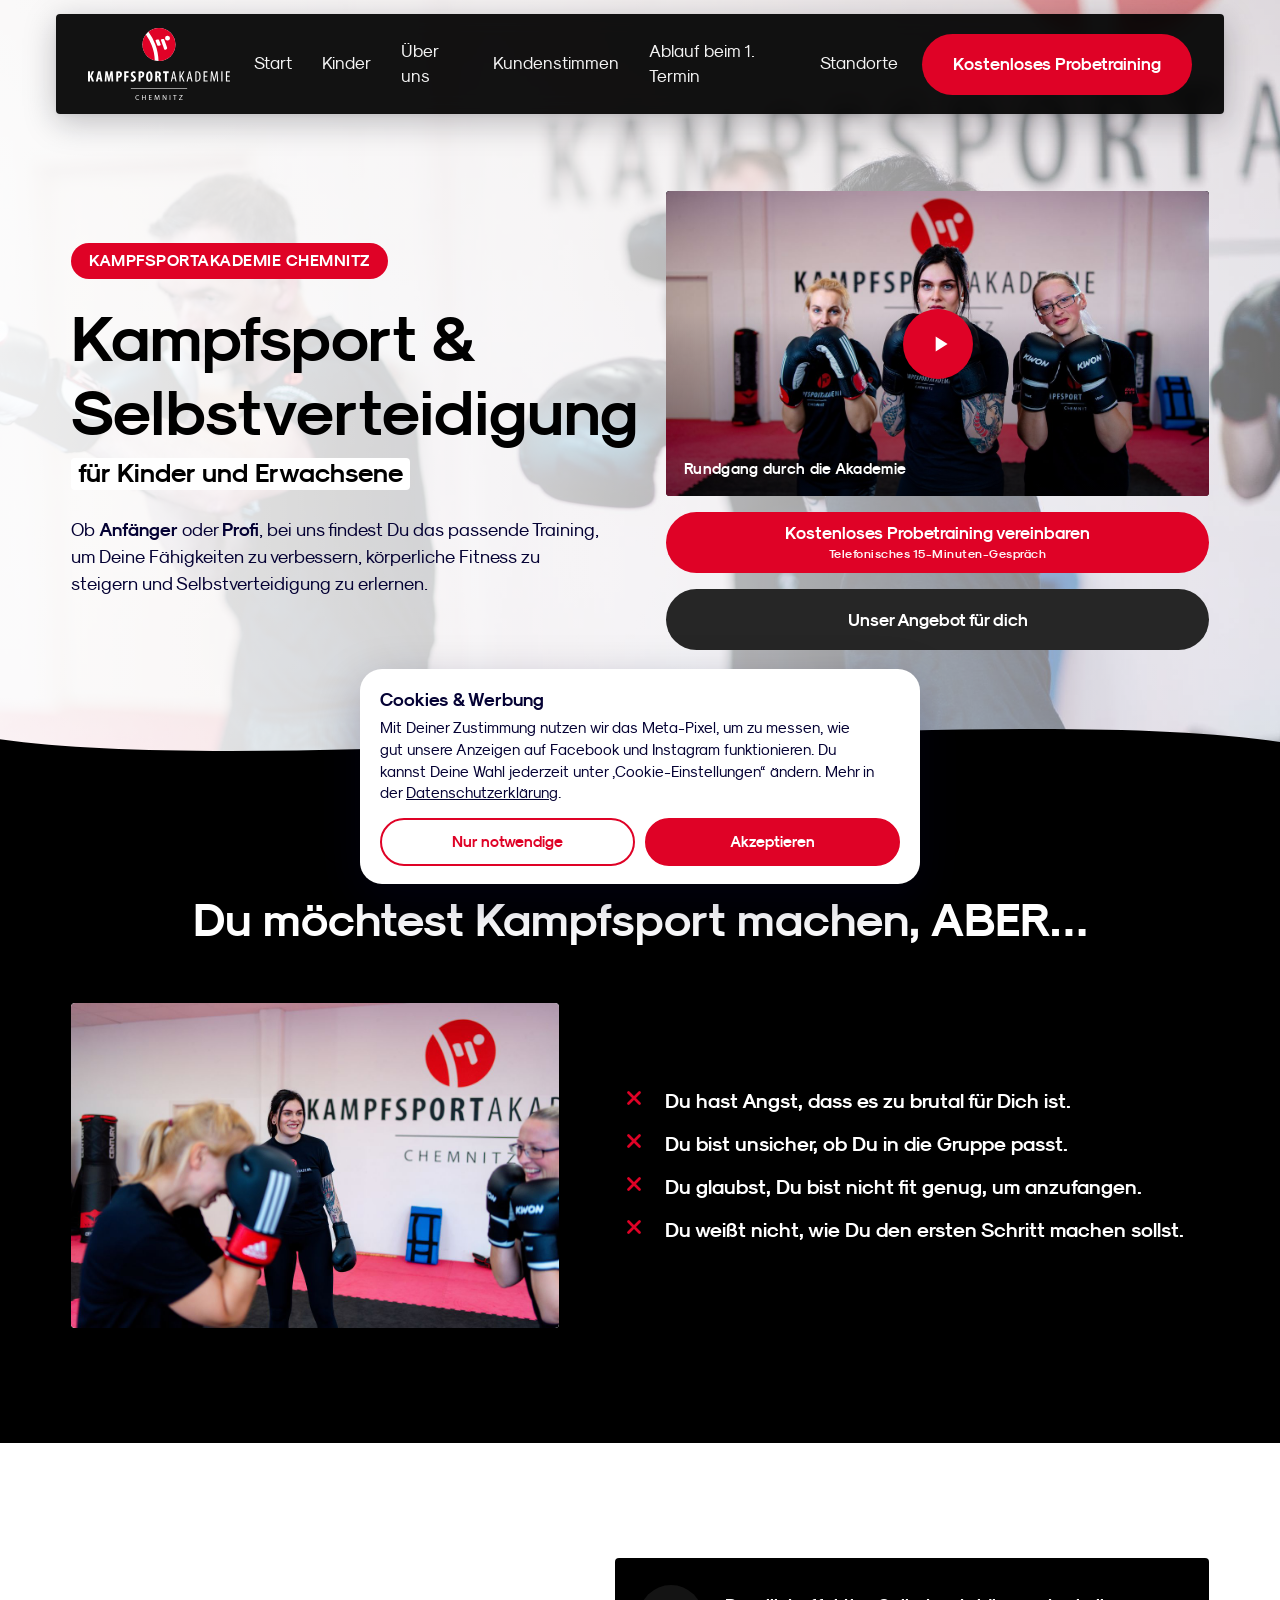
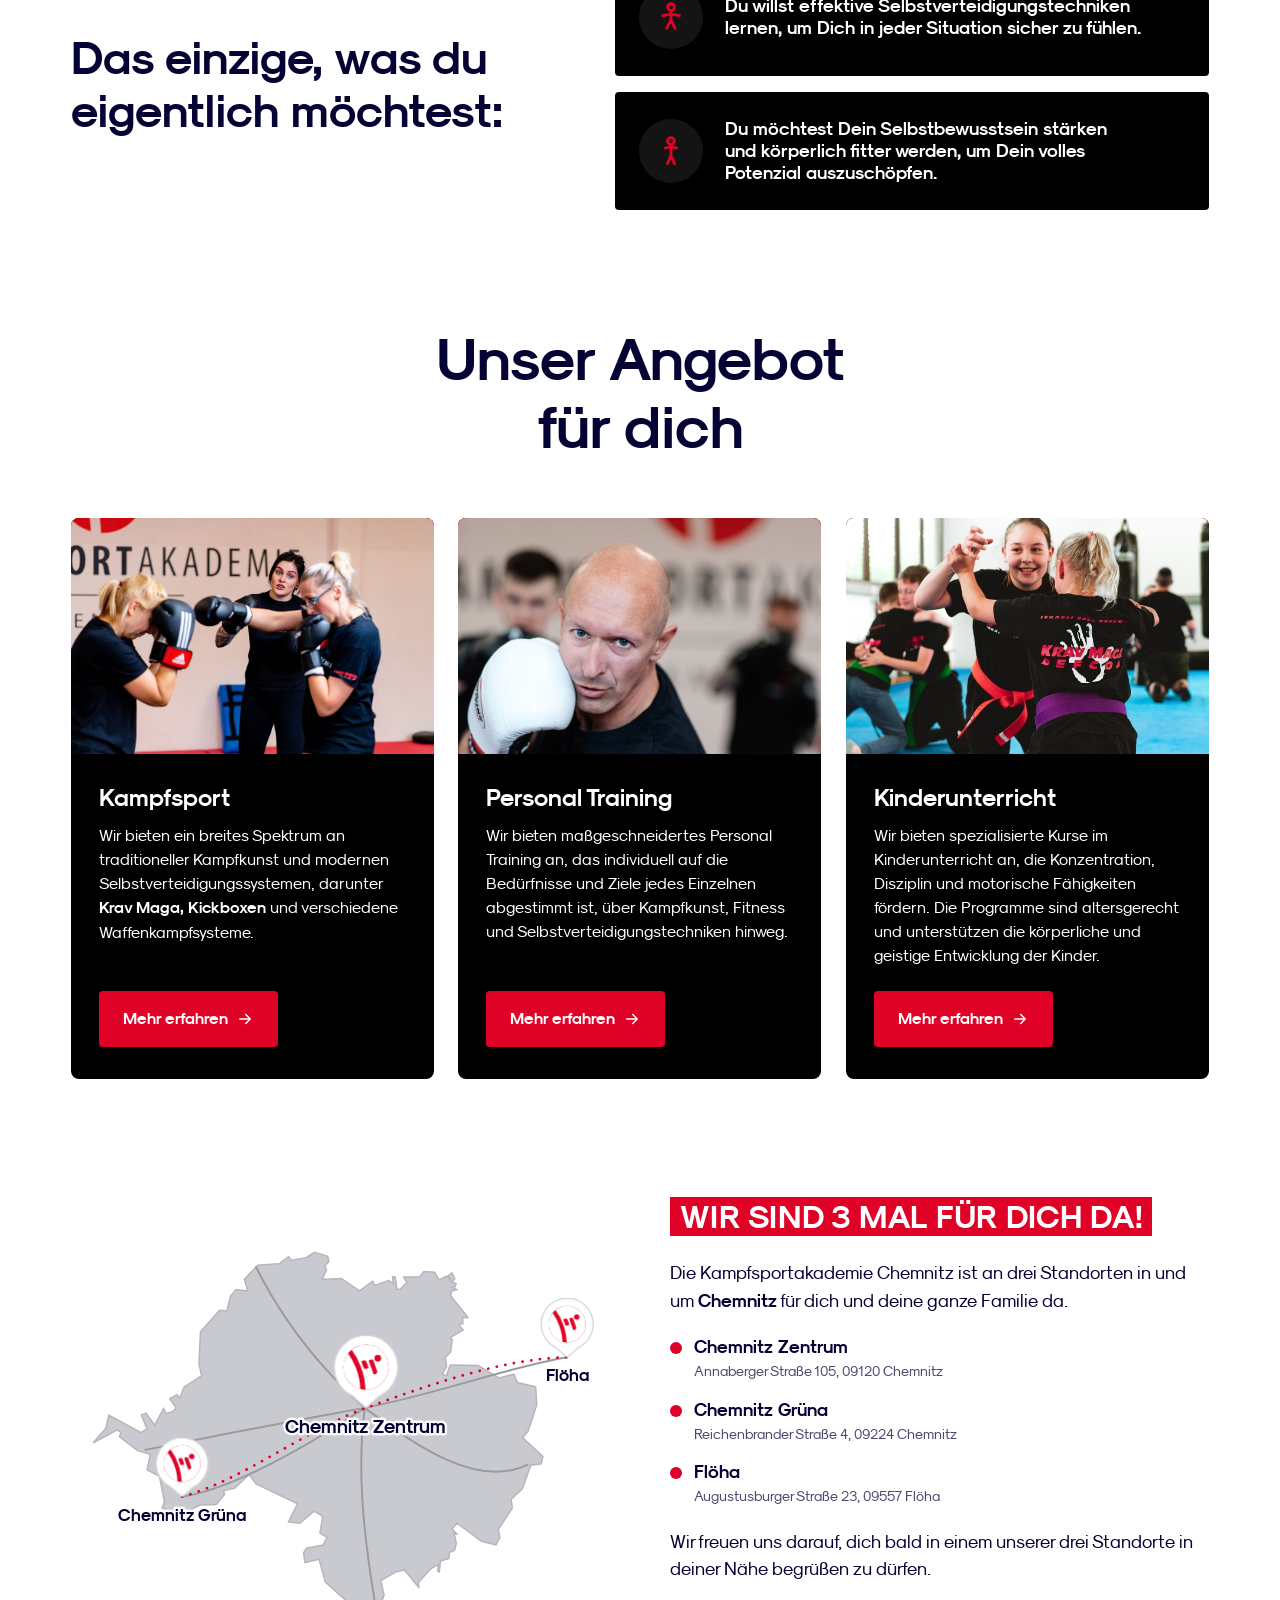
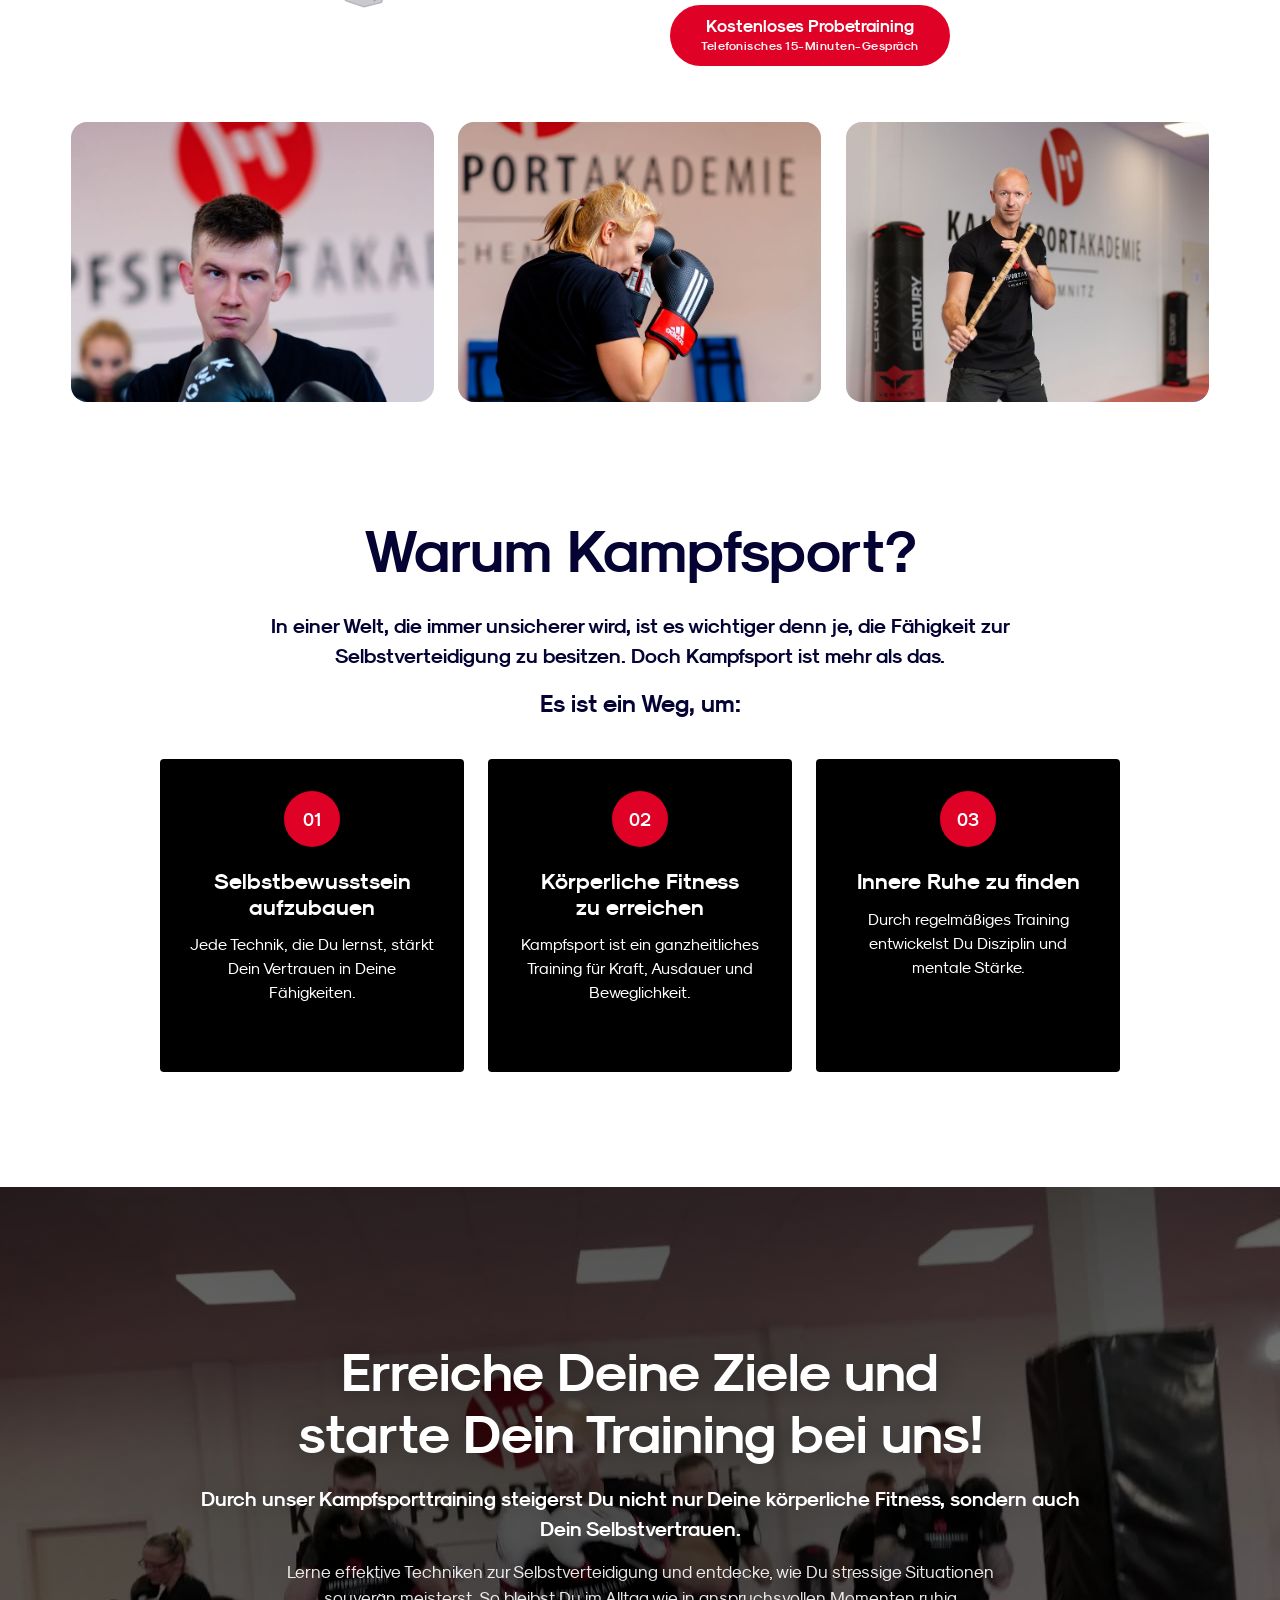
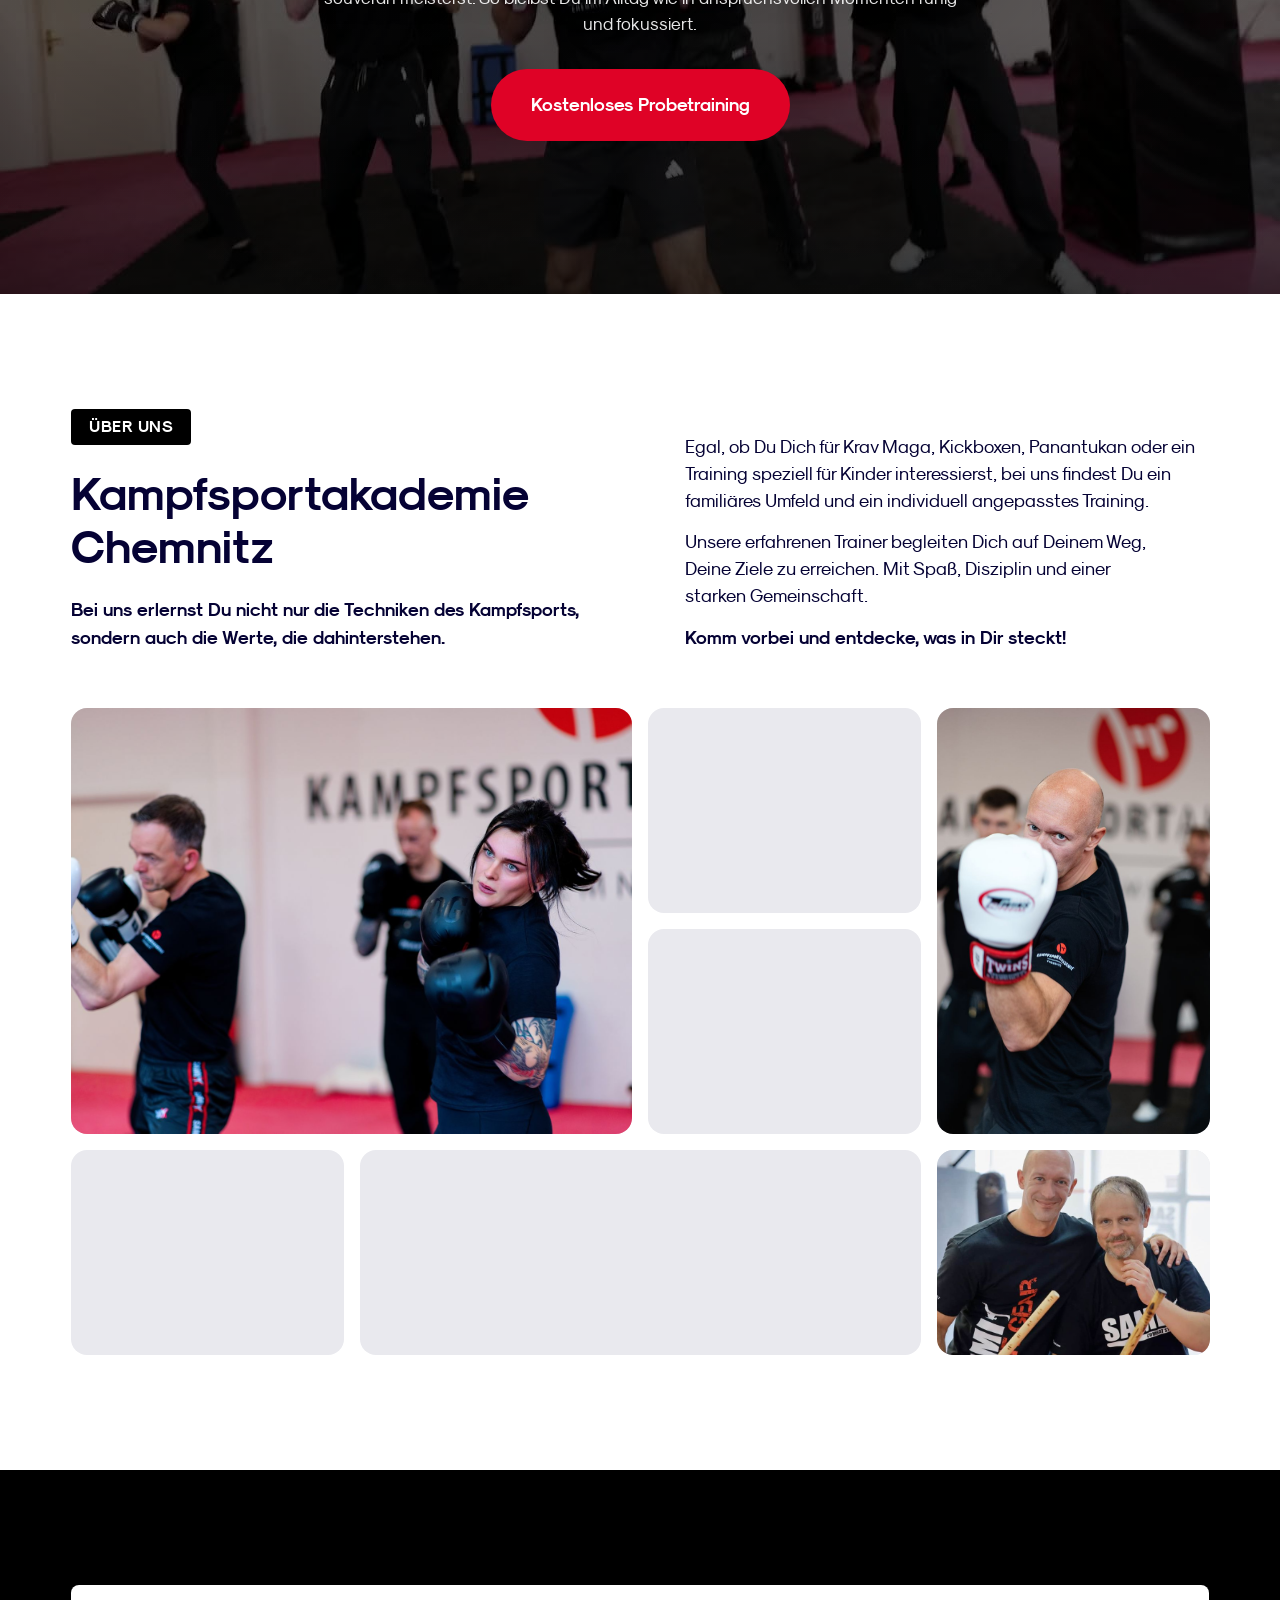
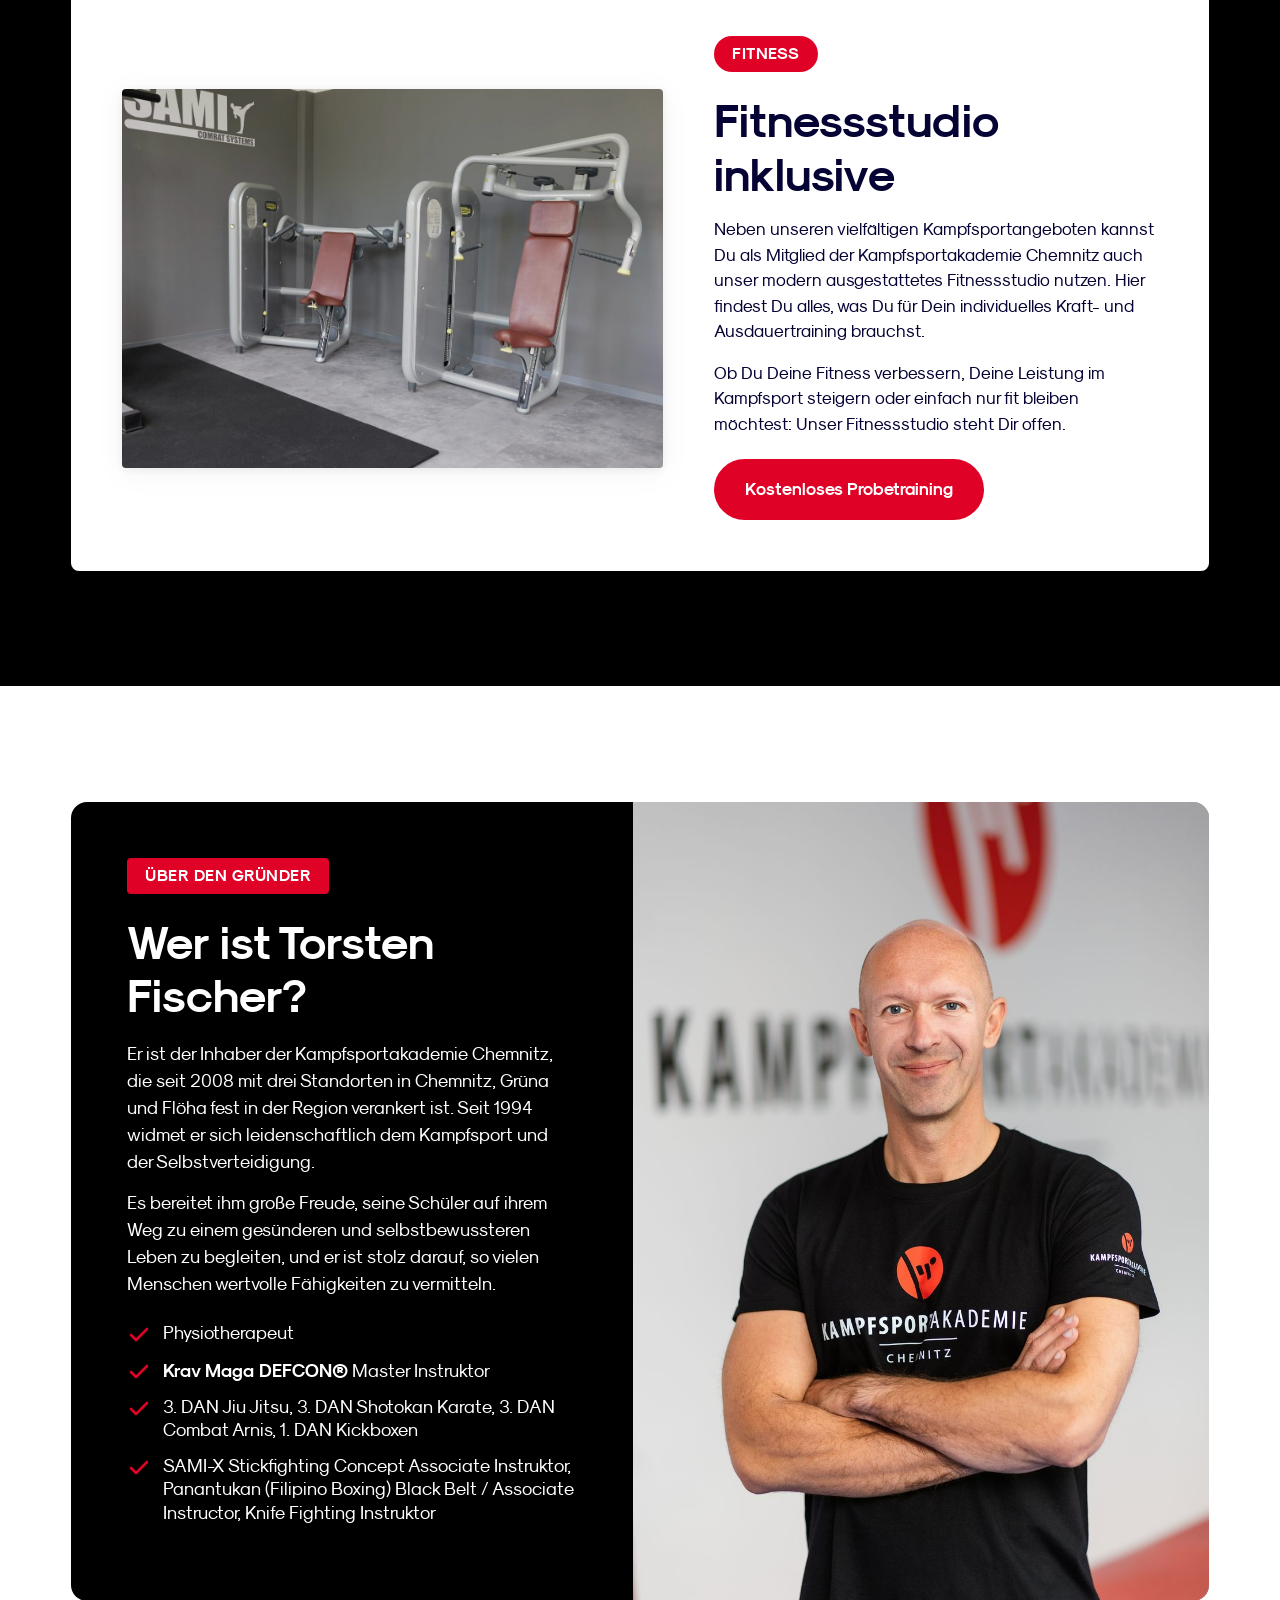
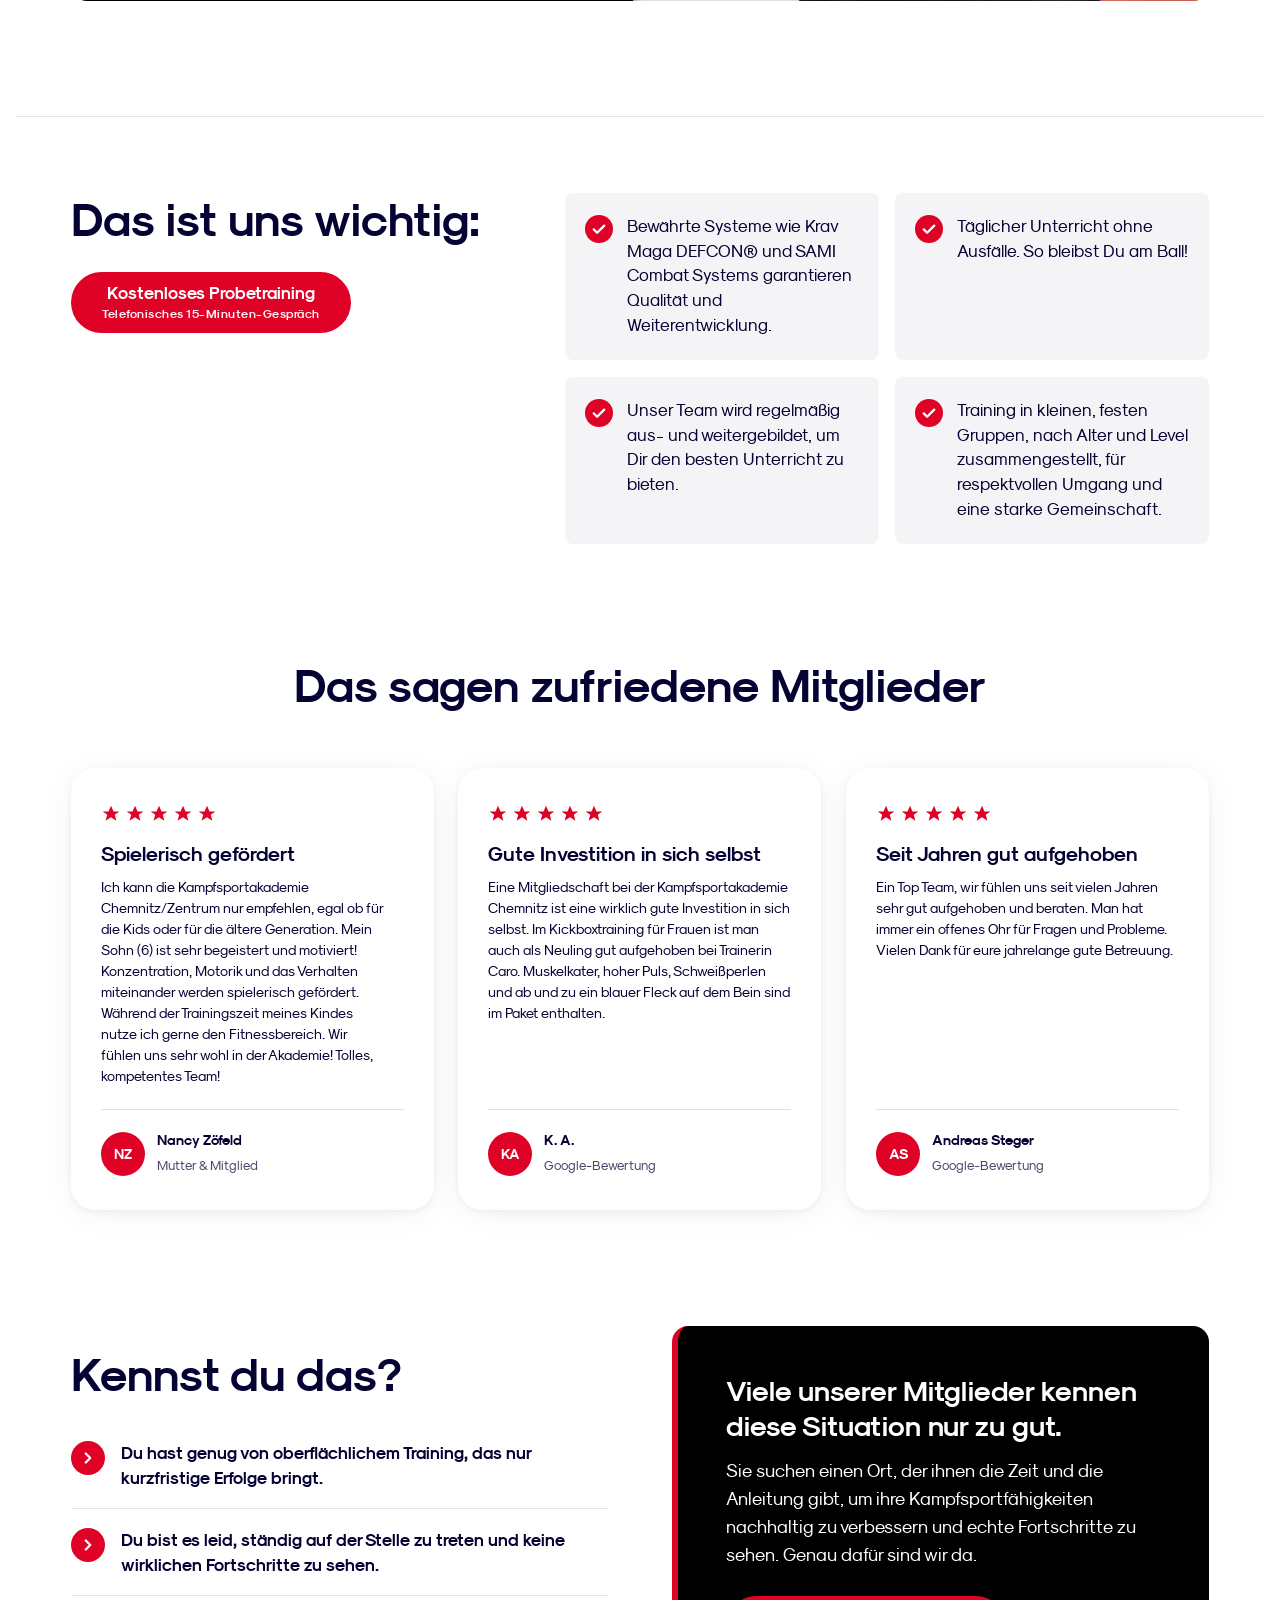
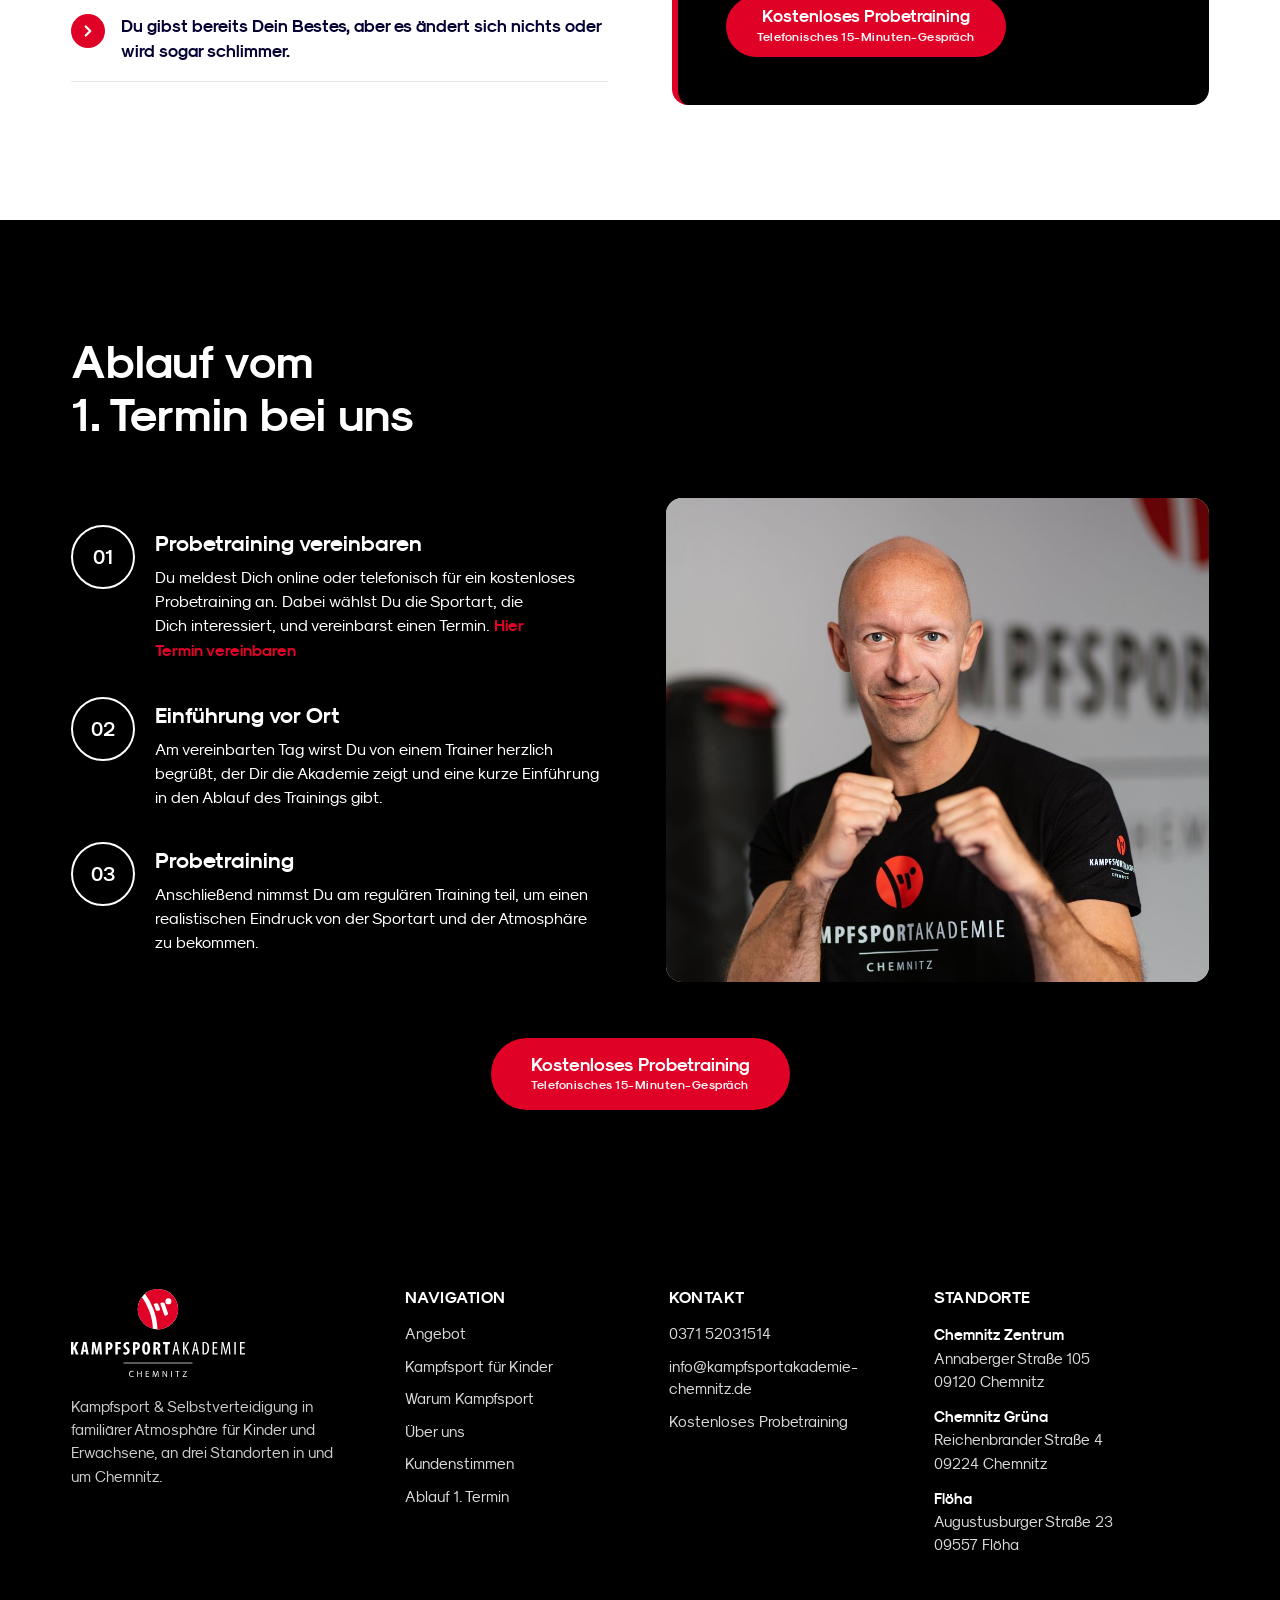
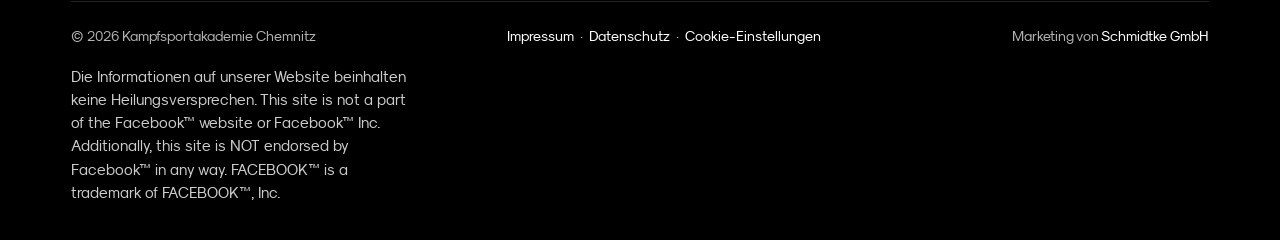
==== commit b026475e: "Meta-Pixel mit Einwilligung, Lead-Event, UTM-Weitergabe, Hero-Video - js/tracking.js: Cookie-Banner," ====
--- a/index.html
+++ b/index.html
@@ -47,8 +47,12 @@
 <main id="main-content">
 
 <!-- ===================== HERO ===================== -->
-<section class="hero">
-  <div class="hero__bg"><img src="images/hero-training.jpg" alt="" onerror="this.style.display='none'"></div>
+<section class="hero hero--video" data-video="videos/hero-training.mp4" data-video-mobile="videos/hero-training-mobil.mp4">
+  <div class="hero__bg"><img fetchpriority="high" decoding="async" src="images/hero-training.jpg" alt="" onerror="this.style.display='none'"><video muted loop playsinline preload="none" disablepictureinpicture aria-hidden="true"></video></div>
+  <button class="cta-video__toggle" type="button" aria-pressed="false" aria-label="Hintergrundvideo pausieren">
+    <svg class="i-pause" viewBox="0 0 24 24" aria-hidden="true"><path d="M8 5v14M16 5v14"/></svg>
+    <svg class="i-play" viewBox="0 0 24 24" aria-hidden="true"><path d="M8 5.5v13l11-6.5z"/></svg>
+  </button>
   <div class="wrap hero__grid">
     <div class="hero-copy">
       <span class="eyebrow">Kampfsportakademie Chemnitz</span>
@@ -422,7 +426,7 @@
     </div>
     <div class="footer-bottom">
       <span>© 2026 Kampfsportakademie Chemnitz</span>
-      <span><a href="impressum.html">Impressum</a> &nbsp;·&nbsp; <a href="datenschutz.html">Datenschutz</a></span>
+      <span><a href="impressum.html">Impressum</a> &nbsp;·&nbsp; <a href="datenschutz.html">Datenschutz</a> &nbsp;·&nbsp; <a href="#" data-cc-open>Cookie-Einstellungen</a></span>
       <span>Marketing von <a href="https://www.schmidtke-gmbh.de" target="_blank" rel="noopener">Schmidtke GmbH</a></span>
     </div>
     <p class="disclaimer">Die Informationen auf unserer Website beinhalten keine Heilungsversprechen. This site is not a part of the Facebook™ website or Facebook™ Inc. Additionally, this site is NOT endorsed by Facebook™ in any way. FACEBOOK™ is a trademark of FACEBOOK™, Inc.</p>
@@ -430,5 +434,6 @@
 </footer>
 
 <script src="js/main.js"></script>
+<script src="js/tracking.js"></script>
 </body>
 </html>
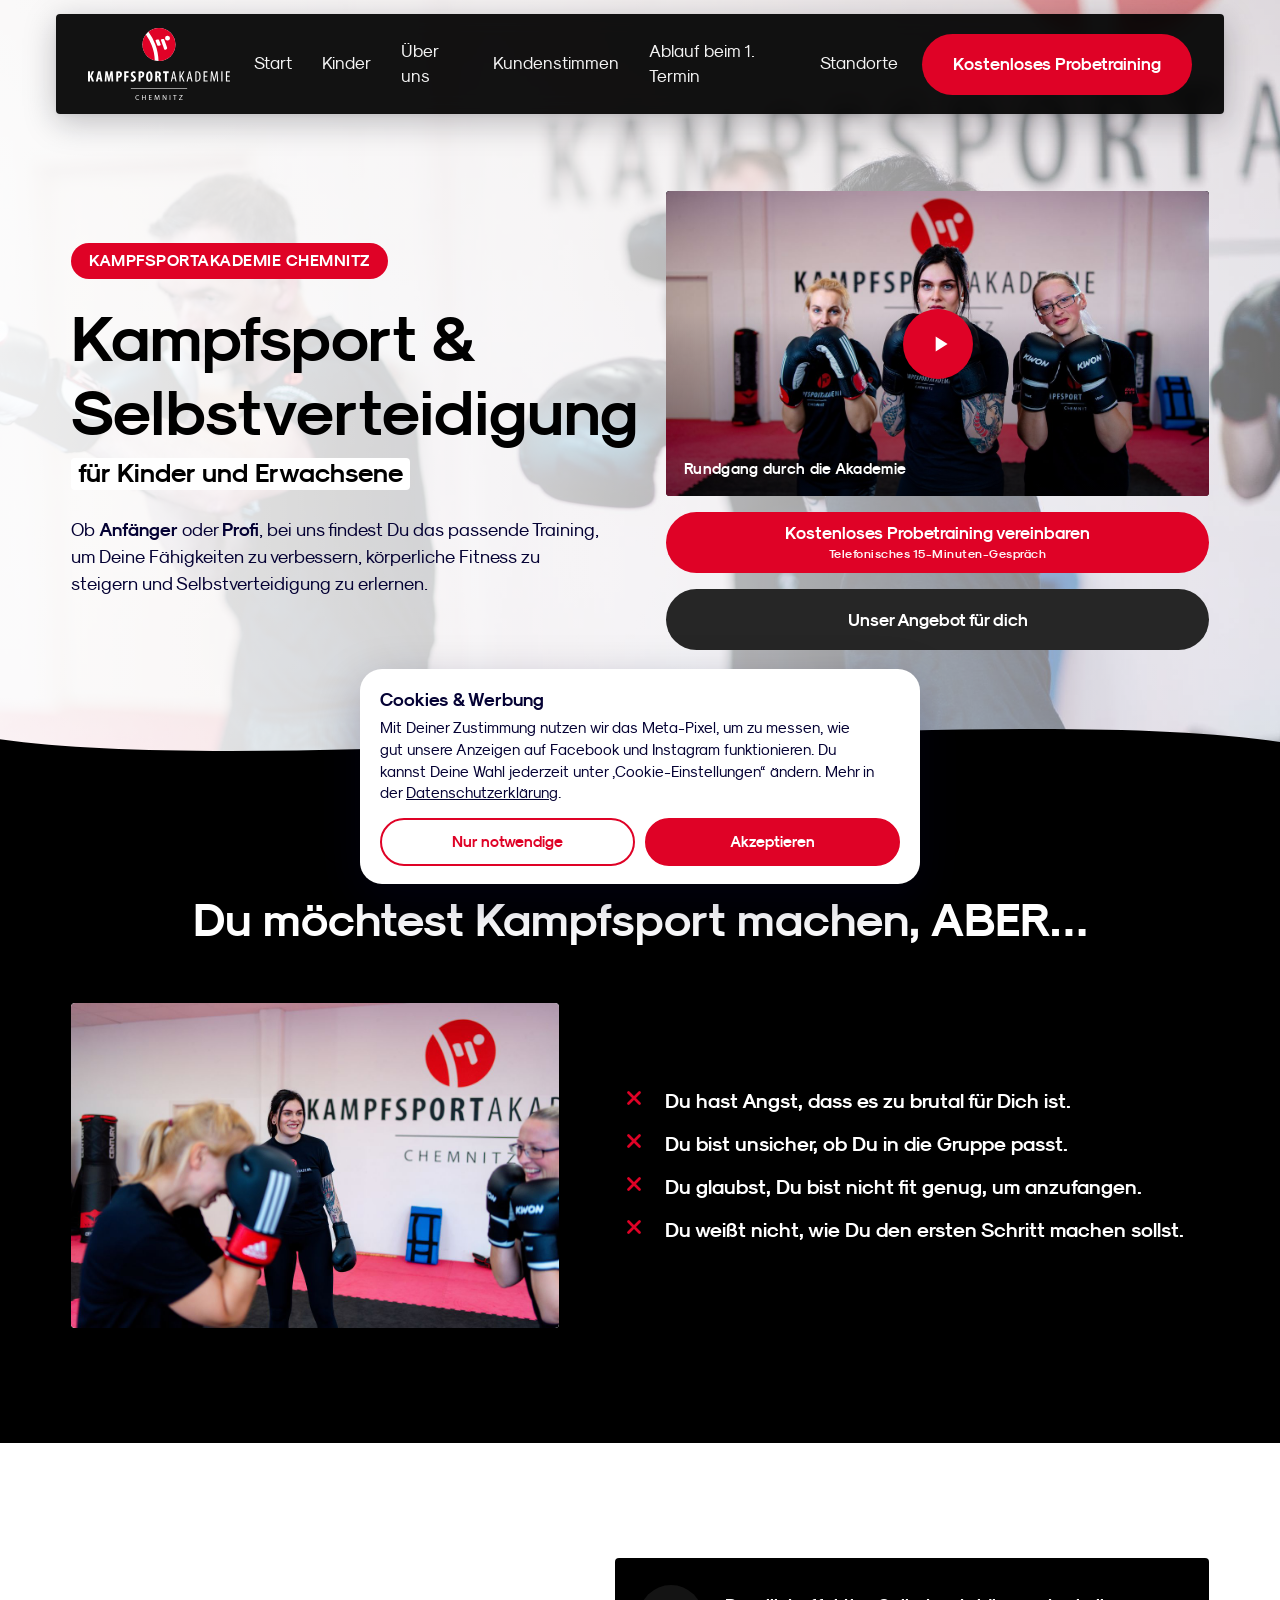
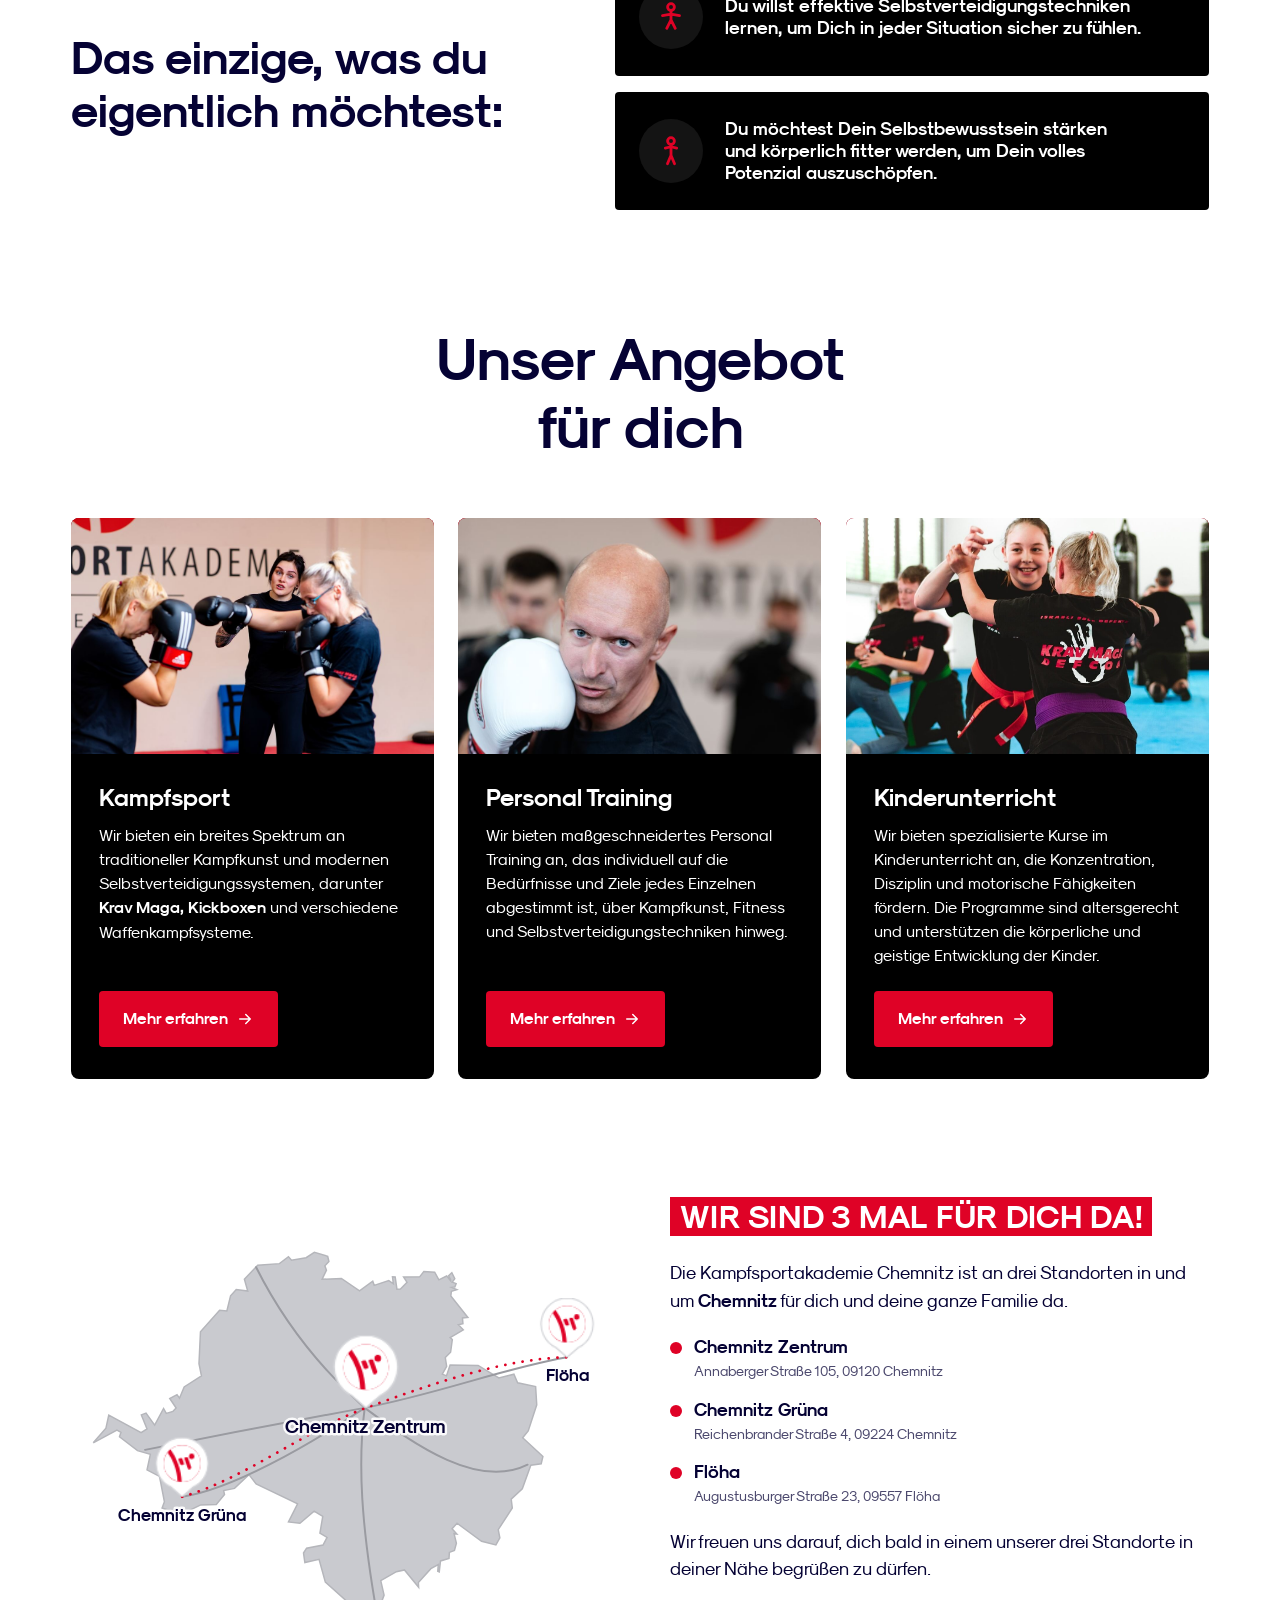
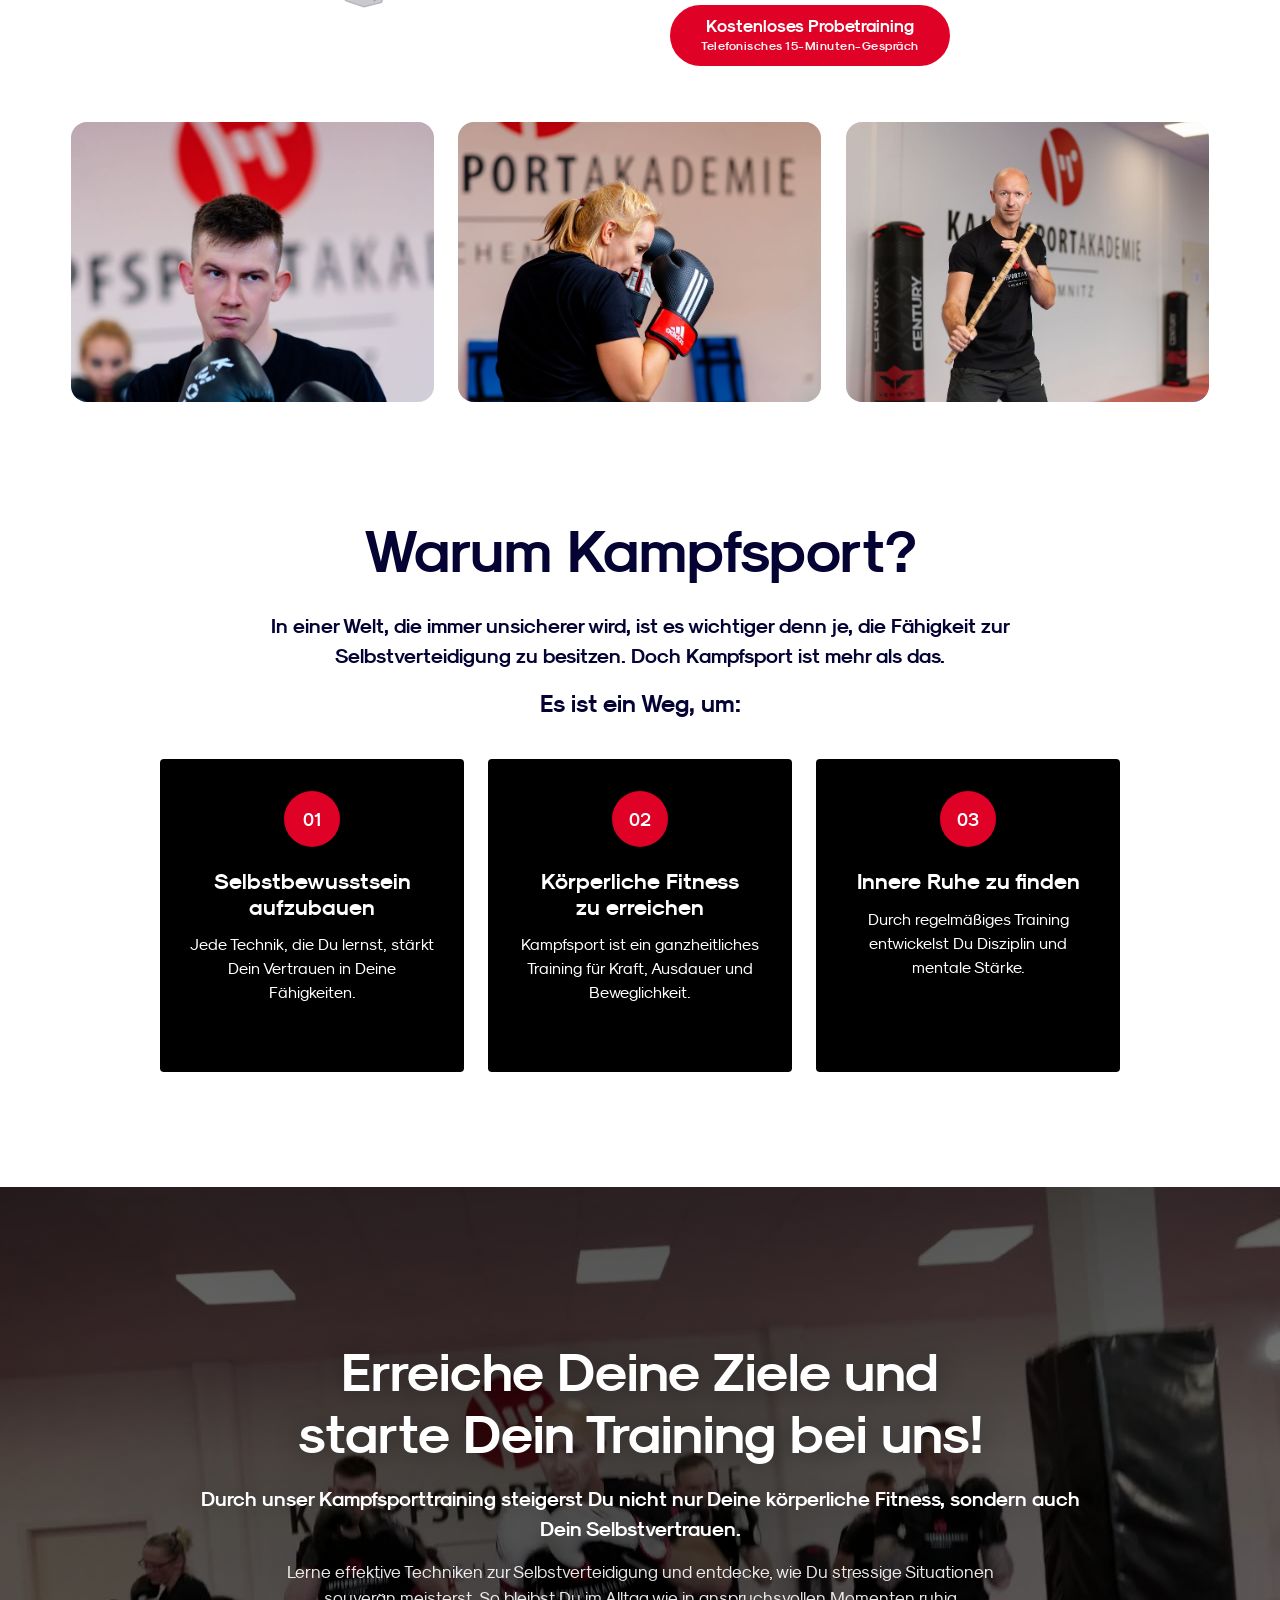
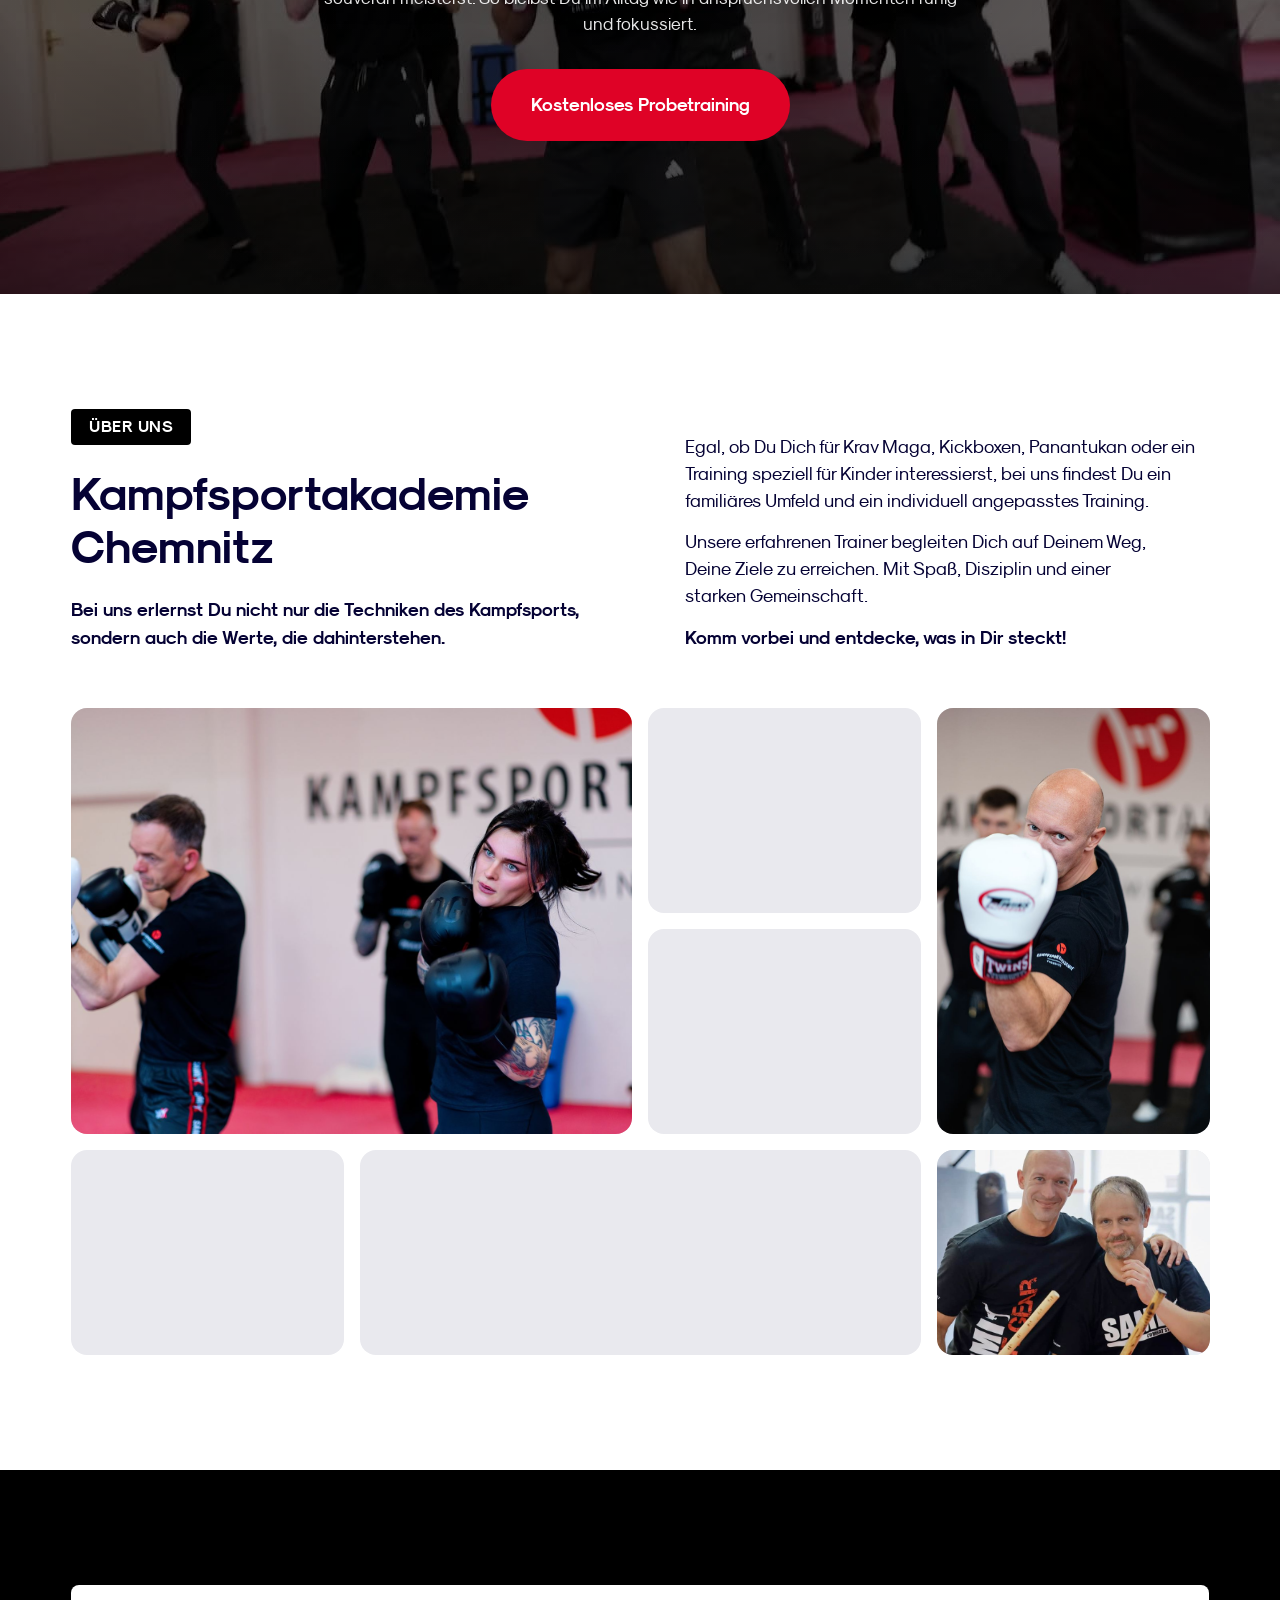
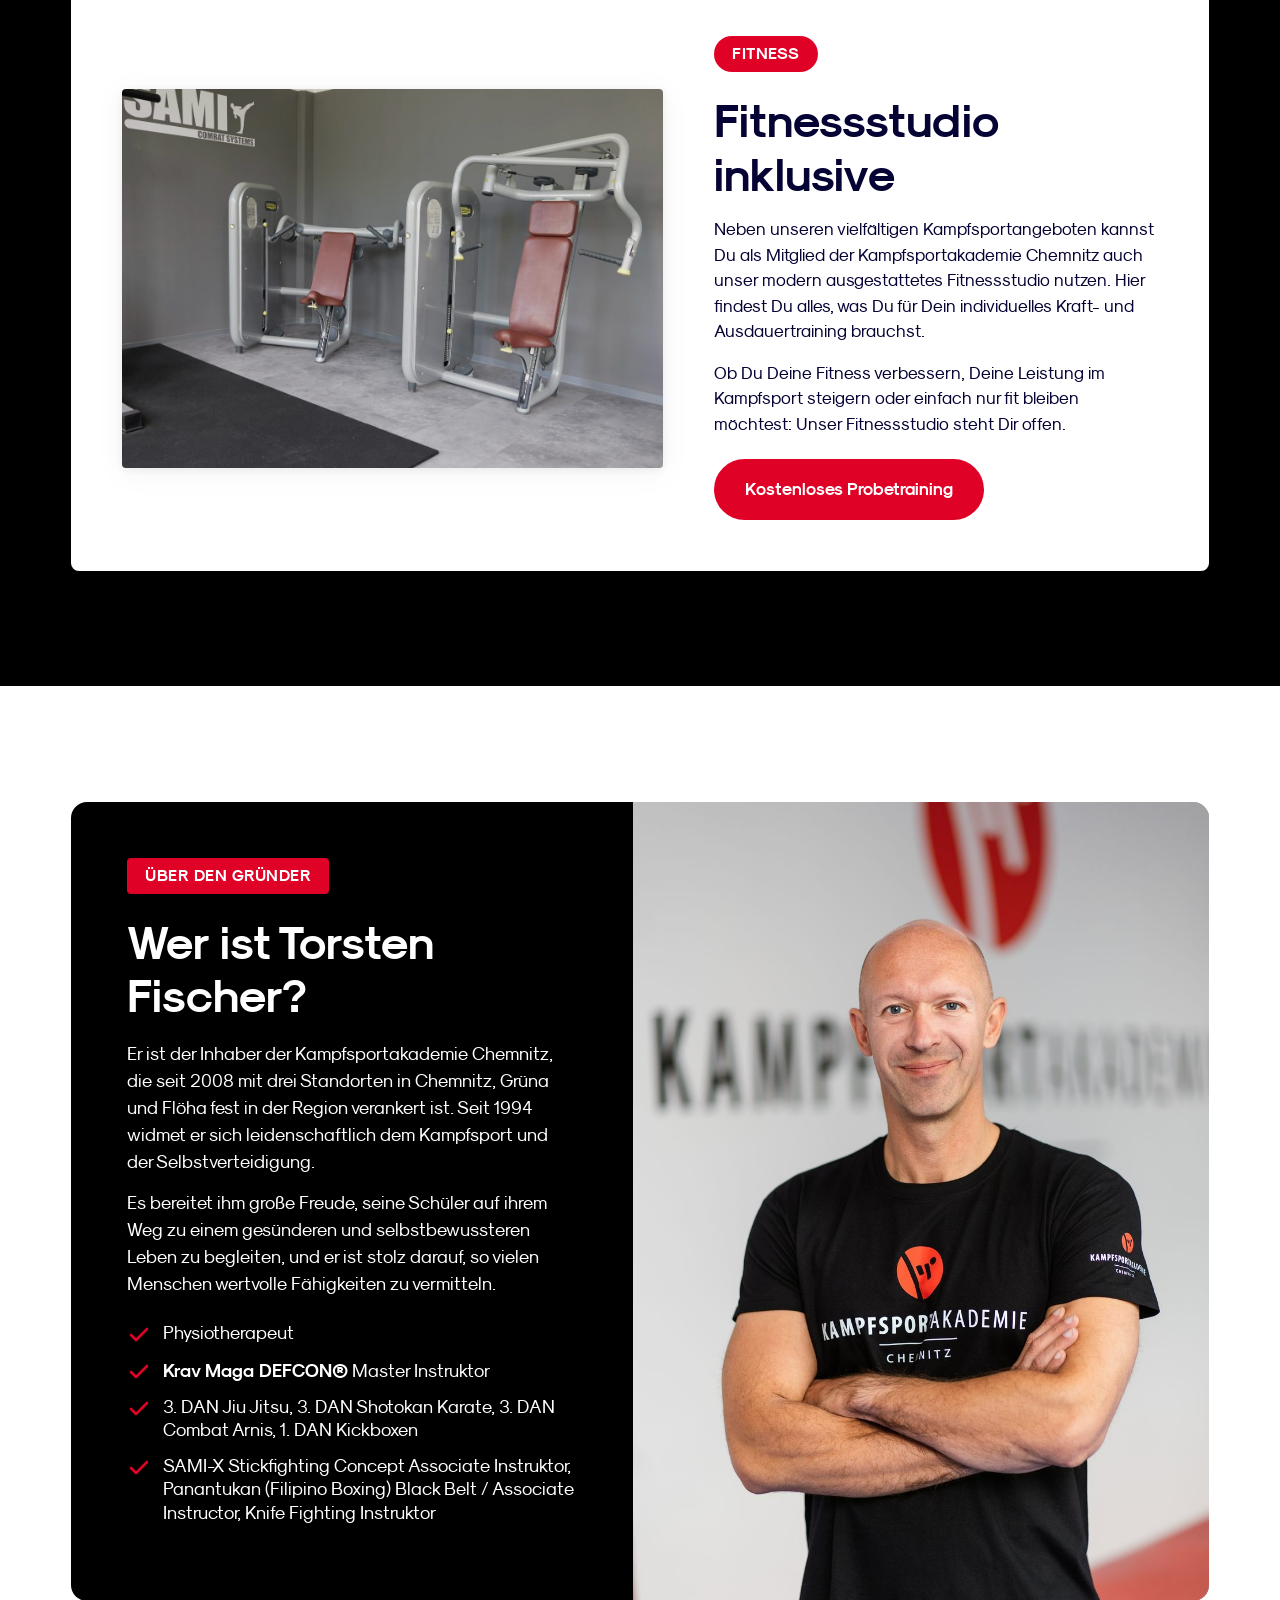
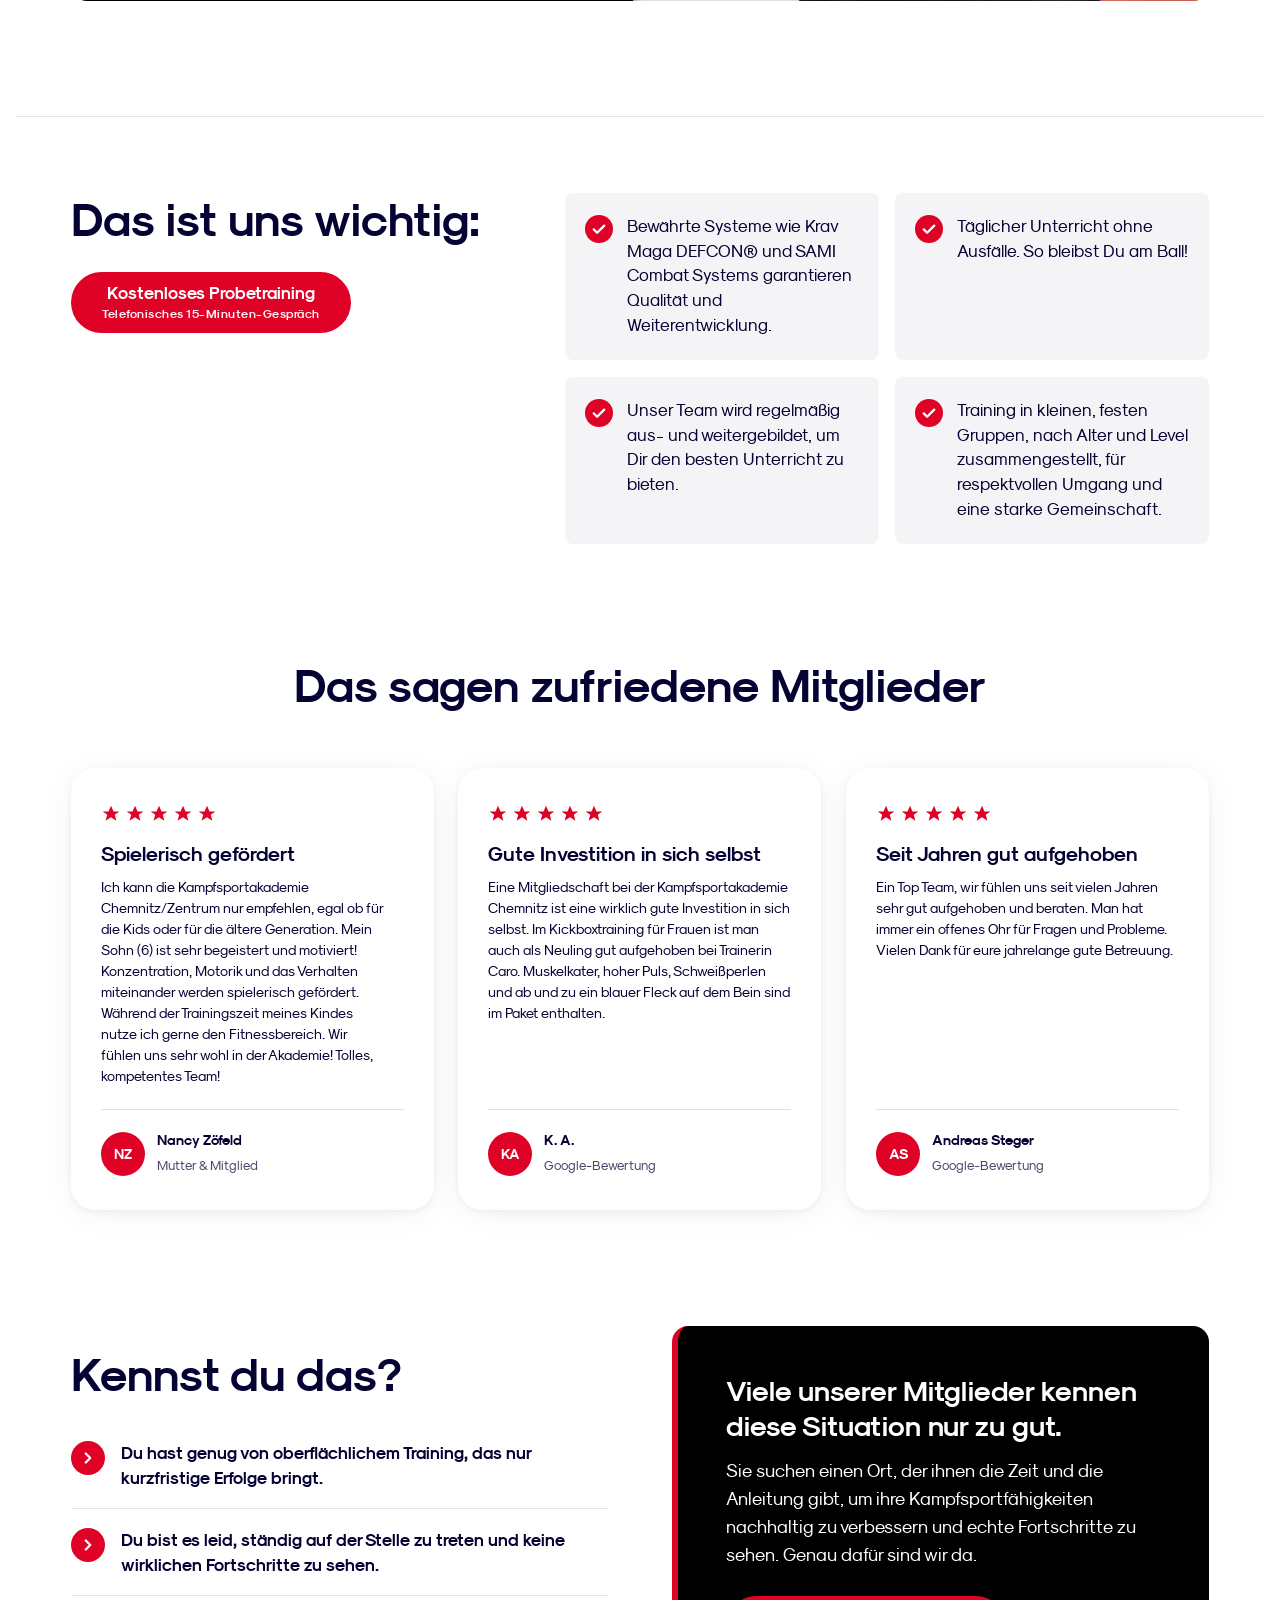
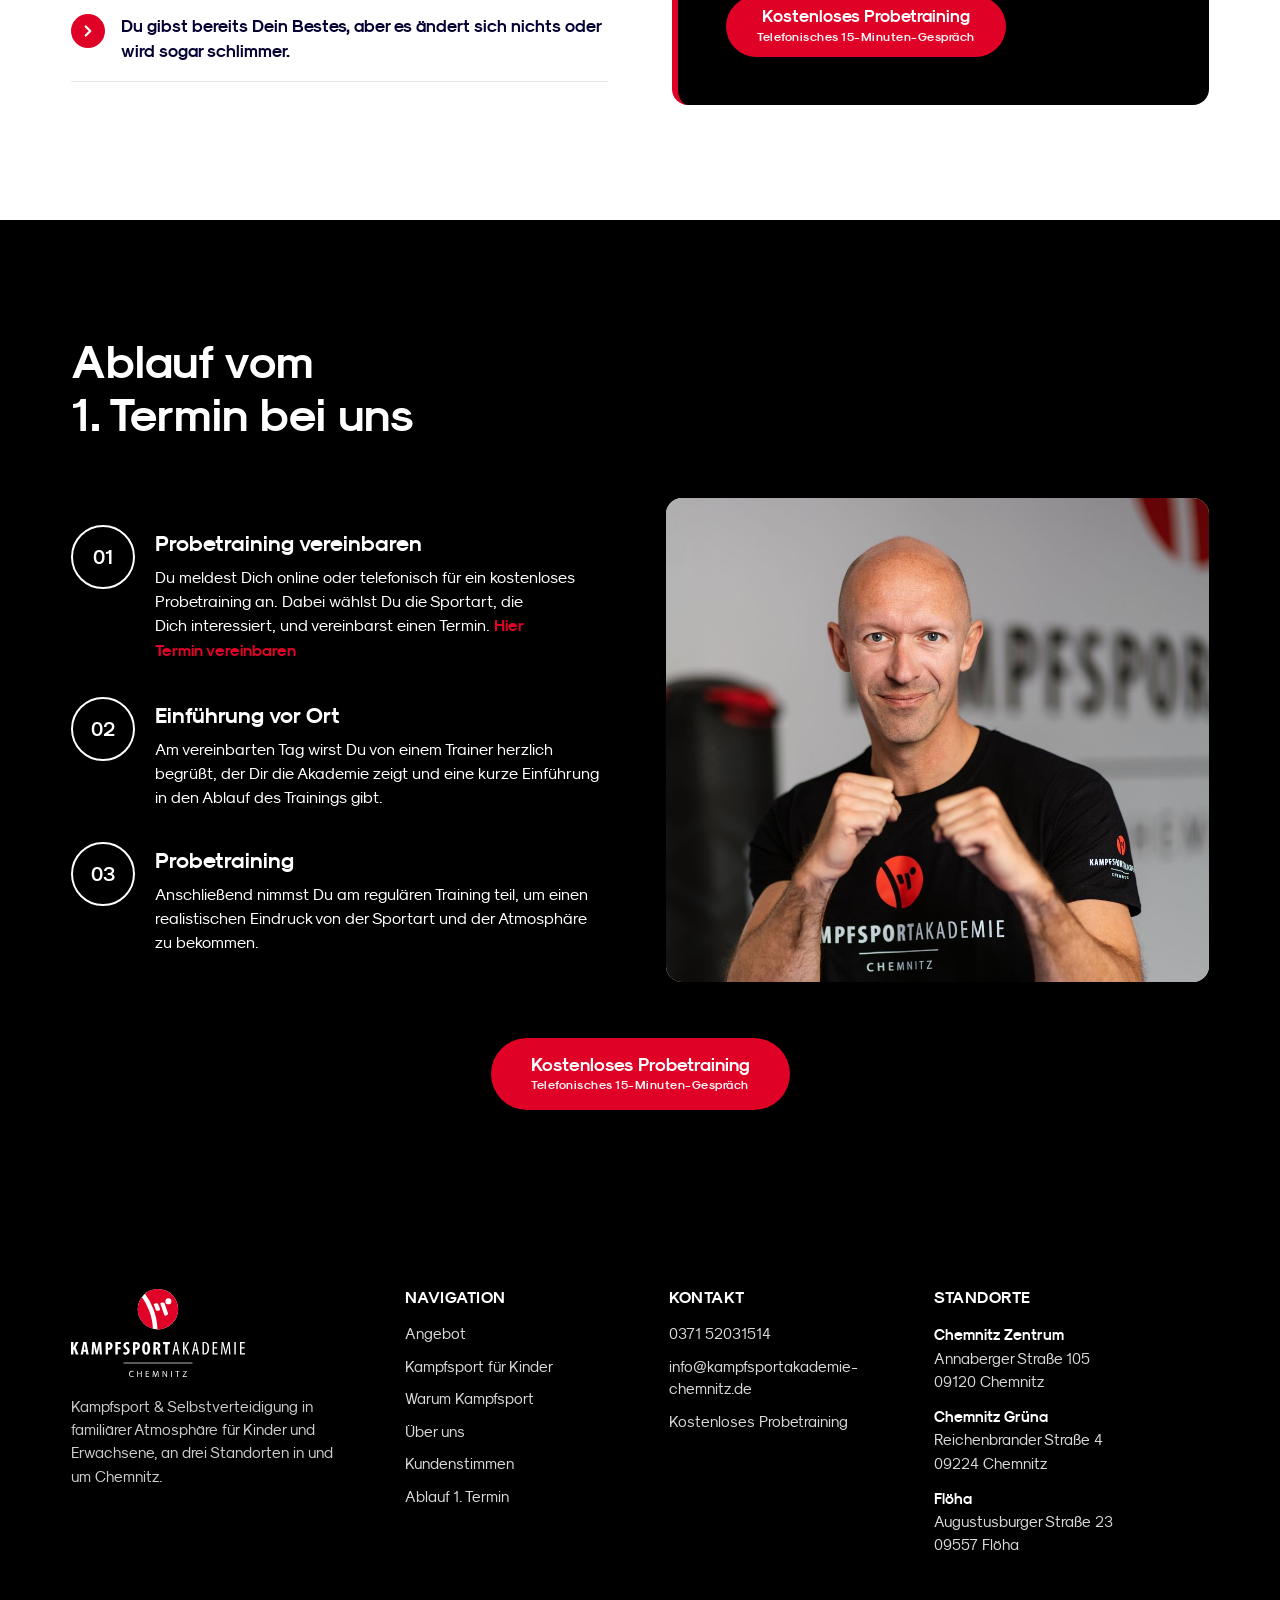
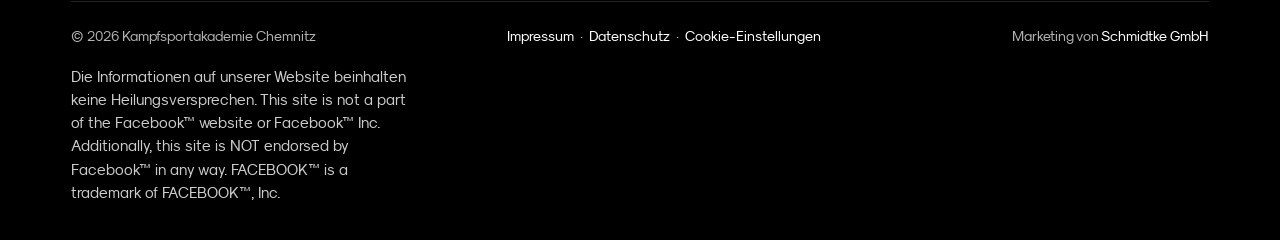
==== commit 30c71275: "Layout-Korrekturen nach Sichtprüfung (Handy, Tablet, Desktop) - Hero: Überschrift skaliert auf Handy" ====
--- a/index.html
+++ b/index.html
@@ -35,6 +35,7 @@
 </header>
 <div class="scrim" id="scrim"></div>
 <aside class="mobile-menu" id="mobileMenu">
+  <button type="button" class="menu-close" aria-label="Menü schließen"><svg viewBox="0 0 24 24" aria-hidden="true"><path d="M6 6l12 12M18 6 6 18"/></svg></button>
   <a href="index.html">Start</a>
   <a href="kinder.html">Kinder</a>
   <a href="#ueber-uns">Über uns</a>
@@ -196,7 +197,7 @@
   </g>
 </svg></div>
     <div class="reveal">
-      <p style="margin-bottom:22px"><span class="loc-hl">WIR SIND 3 MAL FÜR DICH DA!</span></p>
+      <p style="margin-bottom:22px"><span class="loc-hl">WIR SIND 3 MAL FÜR&nbsp;DICH&nbsp;DA!</span></p>
       <p class="lead">Die Kampfsportakademie Chemnitz ist an drei Standorten in und um <strong>Chemnitz</strong> für dich und deine ganze Familie da.</p>
       <ul class="loc-list">
         <li data-loc="zentrum"><a href="https://www.google.com/maps/search/?api=1&amp;query=Kampfsportakademie+Chemnitz+Annaberger+Stra%C3%9Fe+105+09120+Chemnitz" target="_blank" rel="noopener"><span class="dot"></span><span><b>Chemnitz Zentrum</b><small>Annaberger Straße 105, 09120 Chemnitz</small></span></a></li>
--- a/css/style.css
+++ b/css/style.css
@@ -57,6 +57,10 @@
 /* ---------------------------------------------------------------- Typografie */
 h1,h2,h3,h4,.title{font-family:var(--font);font-weight:700;line-height:1.16;letter-spacing:0;text-wrap:balance}
 h1{font-size:clamp(40px,5vw,64px);color:var(--black)}
+@media (max-width:430px){h1{font-size:clamp(28px,9.8vw,40px)}}   /* „Selbstverteidigung“ passt auch auf 320–390 px */
+.hero__grid>*{min-width:0}
+.legal-card a{overflow-wrap:anywhere}
+@media (max-width:350px){h1,h2,h3,.title{hyphens:auto;-webkit-hyphens:auto;overflow-wrap:break-word}.about-grid>*,.split>*{min-width:0}}
 h2,.title{font-size:clamp(32px,3.6vw,48px);color:var(--ink)}
 h3{font-size:24px}
 .title.xl{font-size:clamp(40px,4.6vw,64px)}
@@ -72,6 +76,7 @@
 
 .eyebrow{display:inline-flex;align-items:center;height:36px;padding:0 18px;border-radius:var(--r-pill);background:var(--red);color:#fff;font-size:16px;font-weight:700;letter-spacing:.5px;text-transform:uppercase;line-height:1;white-space:nowrap;margin-bottom:22px}
 .eyebrow--square{border-radius:4px}
+@media (max-width:600px){.eyebrow{max-width:100%;height:auto;min-height:36px;padding:8px 16px;font-size:14px;letter-spacing:.3px;line-height:1.25;white-space:normal}}
 .eyebrow--dark{background:var(--black)}
 
 /* ---------------------------------------------------------------- Buttons */
@@ -110,6 +115,8 @@
 .mobile-menu.open{transform:none}
 .mobile-menu a{font-size:20px;font-weight:700}
 .mobile-menu .btn{margin-top:14px}
+.menu-close{position:absolute;top:24px;right:20px;width:52px;height:52px;border-radius:8px;background:rgba(255,255,255,.12);color:#fff;display:grid;place-items:center}
+.menu-close svg{width:22px;height:22px;stroke:currentColor;stroke-width:2.4;stroke-linecap:round;fill:none}
 @media (max-width:1080px){.nav-links{display:none}.nav-cta .btn{display:none}.burger{display:flex}.header .bar{min-height:88px;padding:0 20px}.brand img{height:60px}}
 @media (max-width:600px){.header{padding:10px 12px 0}}
 
@@ -191,11 +198,12 @@
 /* Warum Kampfsport — 3 schwarze Boxen mit roten Kreisen */
 .cols-3{display:grid;grid-template-columns:repeat(3,minmax(0,1fr));gap:24px;max-width:960px;margin:0 auto}
 .why{background:var(--black);color:#fff;border-radius:4px;padding:32px 26px 34px;text-align:center;min-height:313px}
+@media (max-width:900px){.why{min-height:0}}
 .why .n{width:56px;height:56px;border-radius:50%;background:var(--red);color:#fff;display:grid;place-items:center;font-weight:700;font-size:18px;margin:0 auto 22px}
 .why h3{font-size:22px;color:#fff;margin-bottom:12px}
 .why p{font-size:16px;line-height:1.5;color:#fff}
 .why-intro{max-width:760px;margin:0 auto 14px;font-size:20px;font-weight:700;text-align:center}
-.why-sub{text-align:center;font-size:24px;font-weight:700;margin:0 0 38px}
+.why-sub{text-align:center;font-size:24px;font-weight:700;margin:0 0 38px;text-wrap:balance}
 @media (max-width:900px){.cols-3{grid-template-columns:minmax(0,1fr);max-width:520px}}
 
 /* Über uns */
@@ -225,6 +233,7 @@
 .hero--video.is-playing .hero__bg video{opacity:1}
 .hero--video .hero__bg::after{background:linear-gradient(90deg,rgba(255,255,255,.93) 0%,rgba(255,255,255,.8) 42%,rgba(255,255,255,.42) 100%)}
 .hero--video .cta-video__toggle{bottom:clamp(78px,9vw,118px);background:rgba(0,0,0,.4);border-color:rgba(255,255,255,.7)}
+@media (max-width:980px){.hero--video{padding-bottom:150px}.hero--video .cta-video__toggle{bottom:88px;right:20px}}
 @media (max-width:980px){.hero--video .hero__bg::after{background:linear-gradient(180deg,rgba(255,255,255,.9) 0%,rgba(255,255,255,.84) 55%,rgba(255,255,255,.7) 100%)}}
 
 /* Kinder — Altersgruppen */
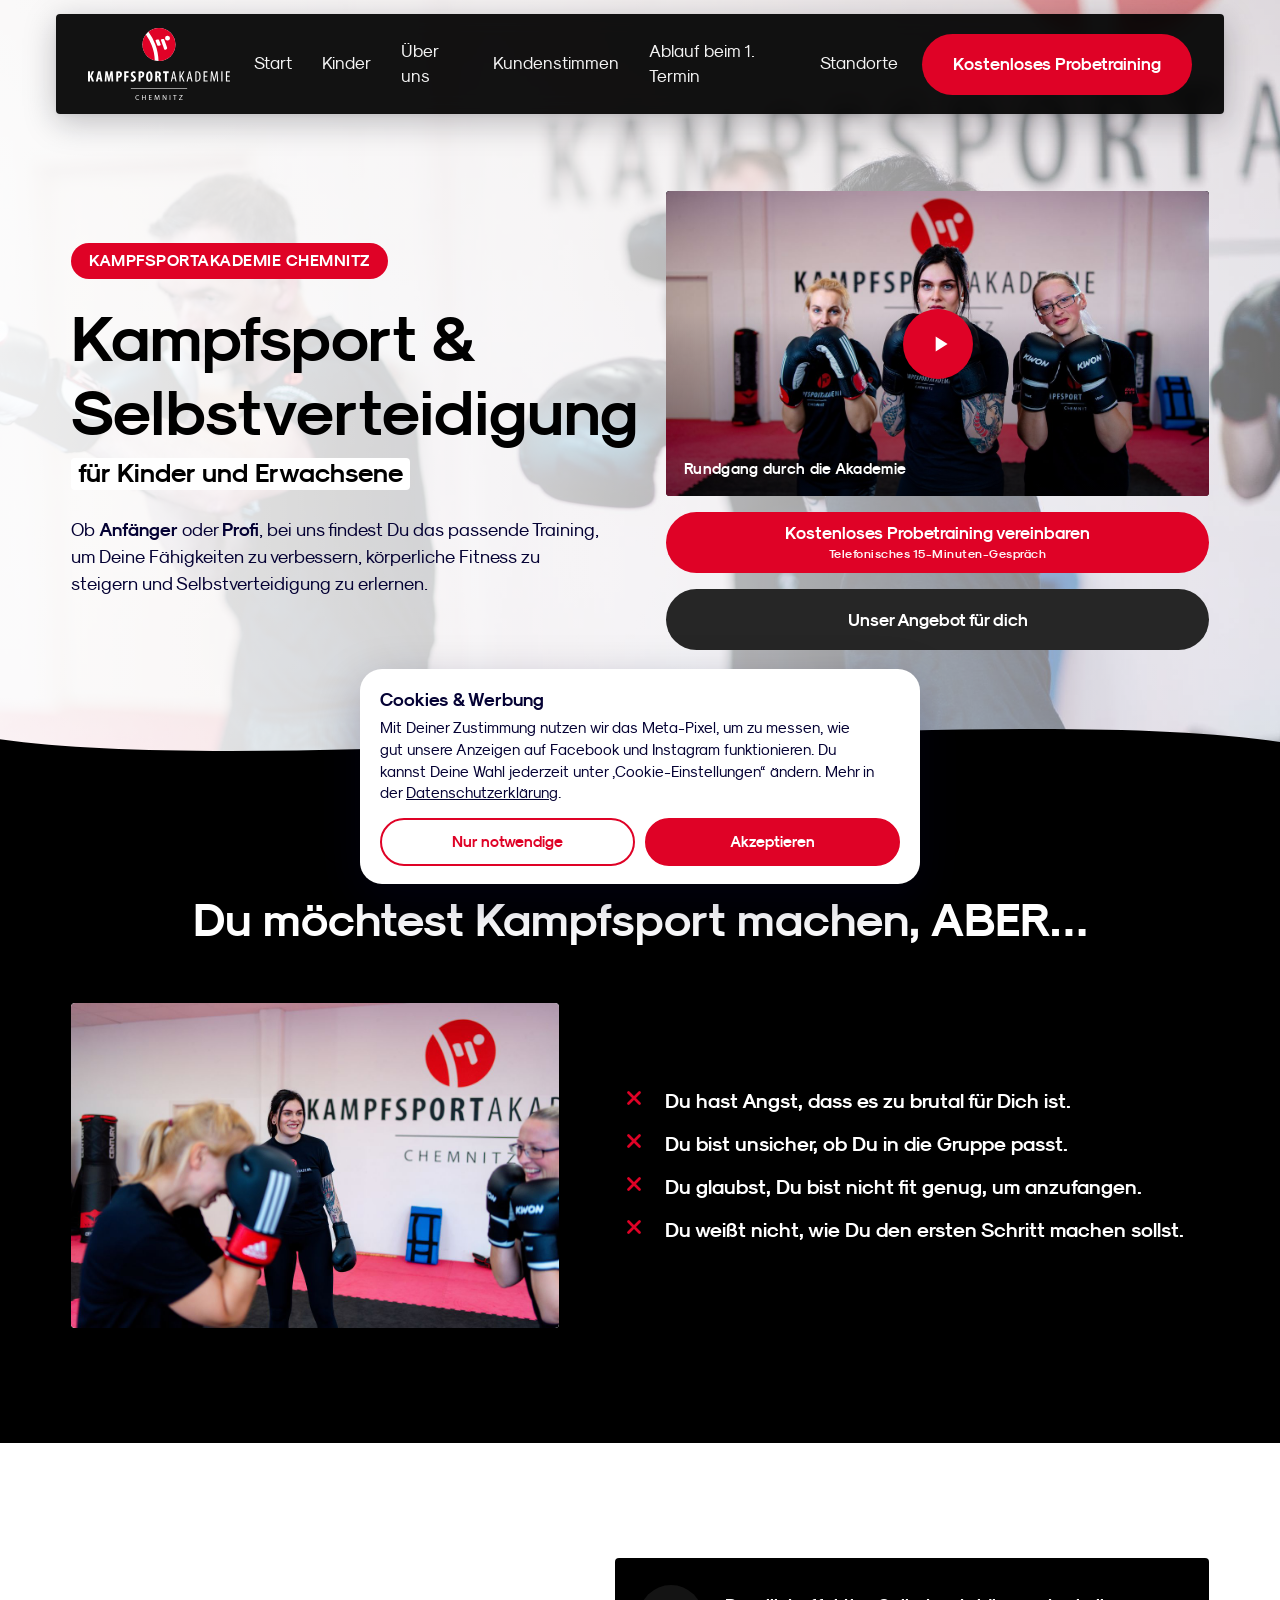
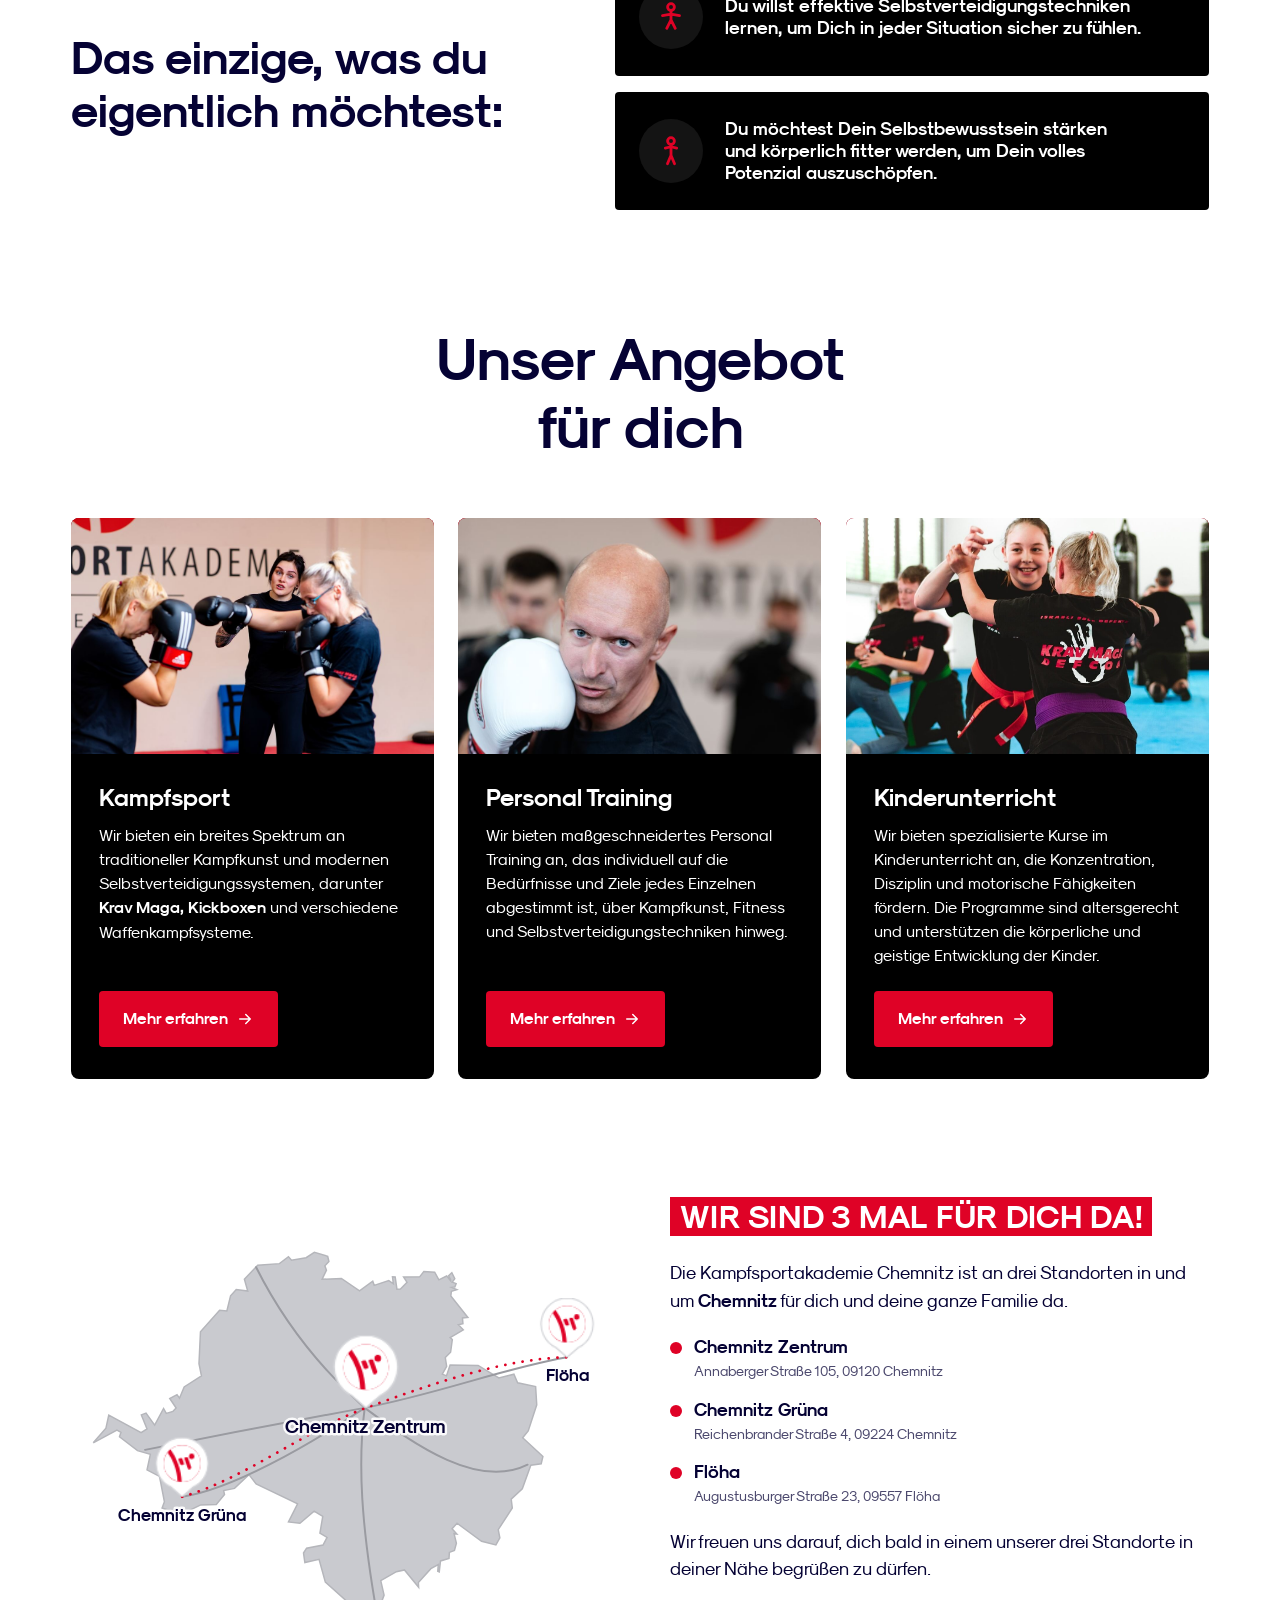
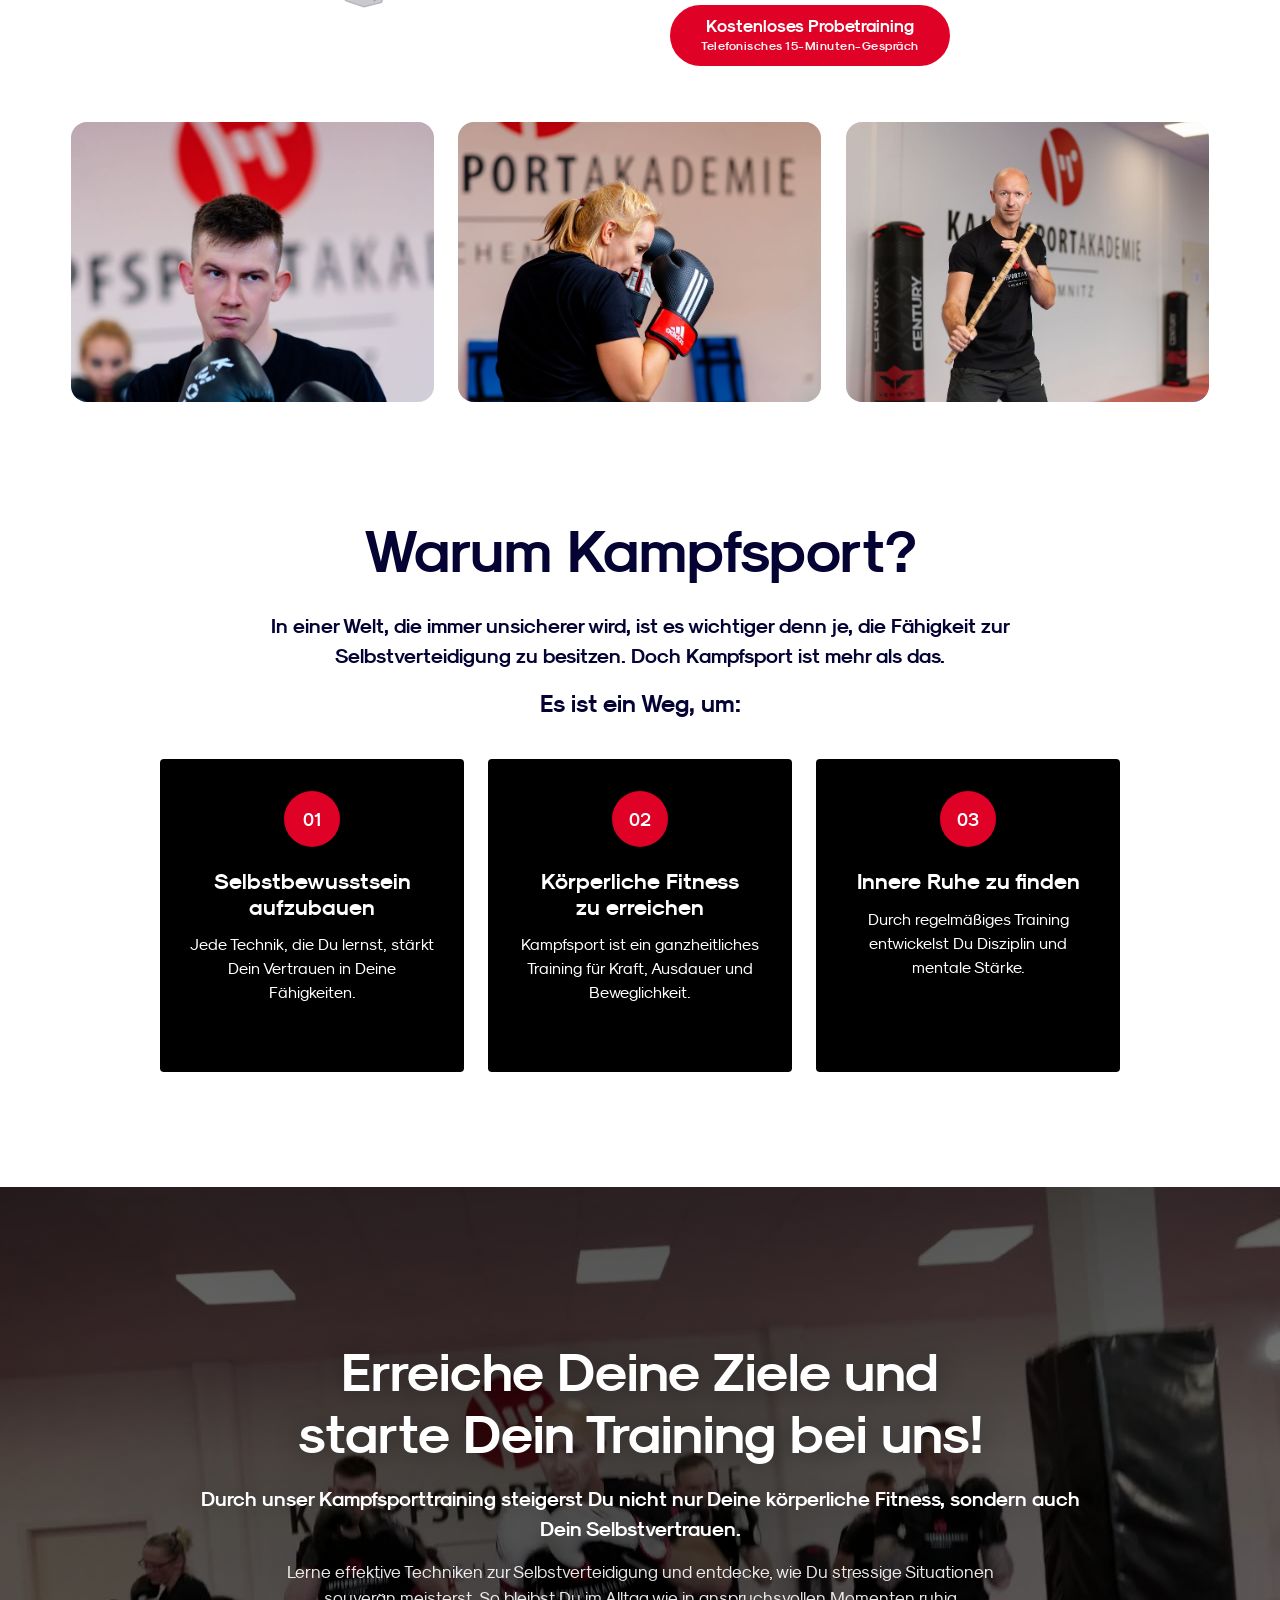
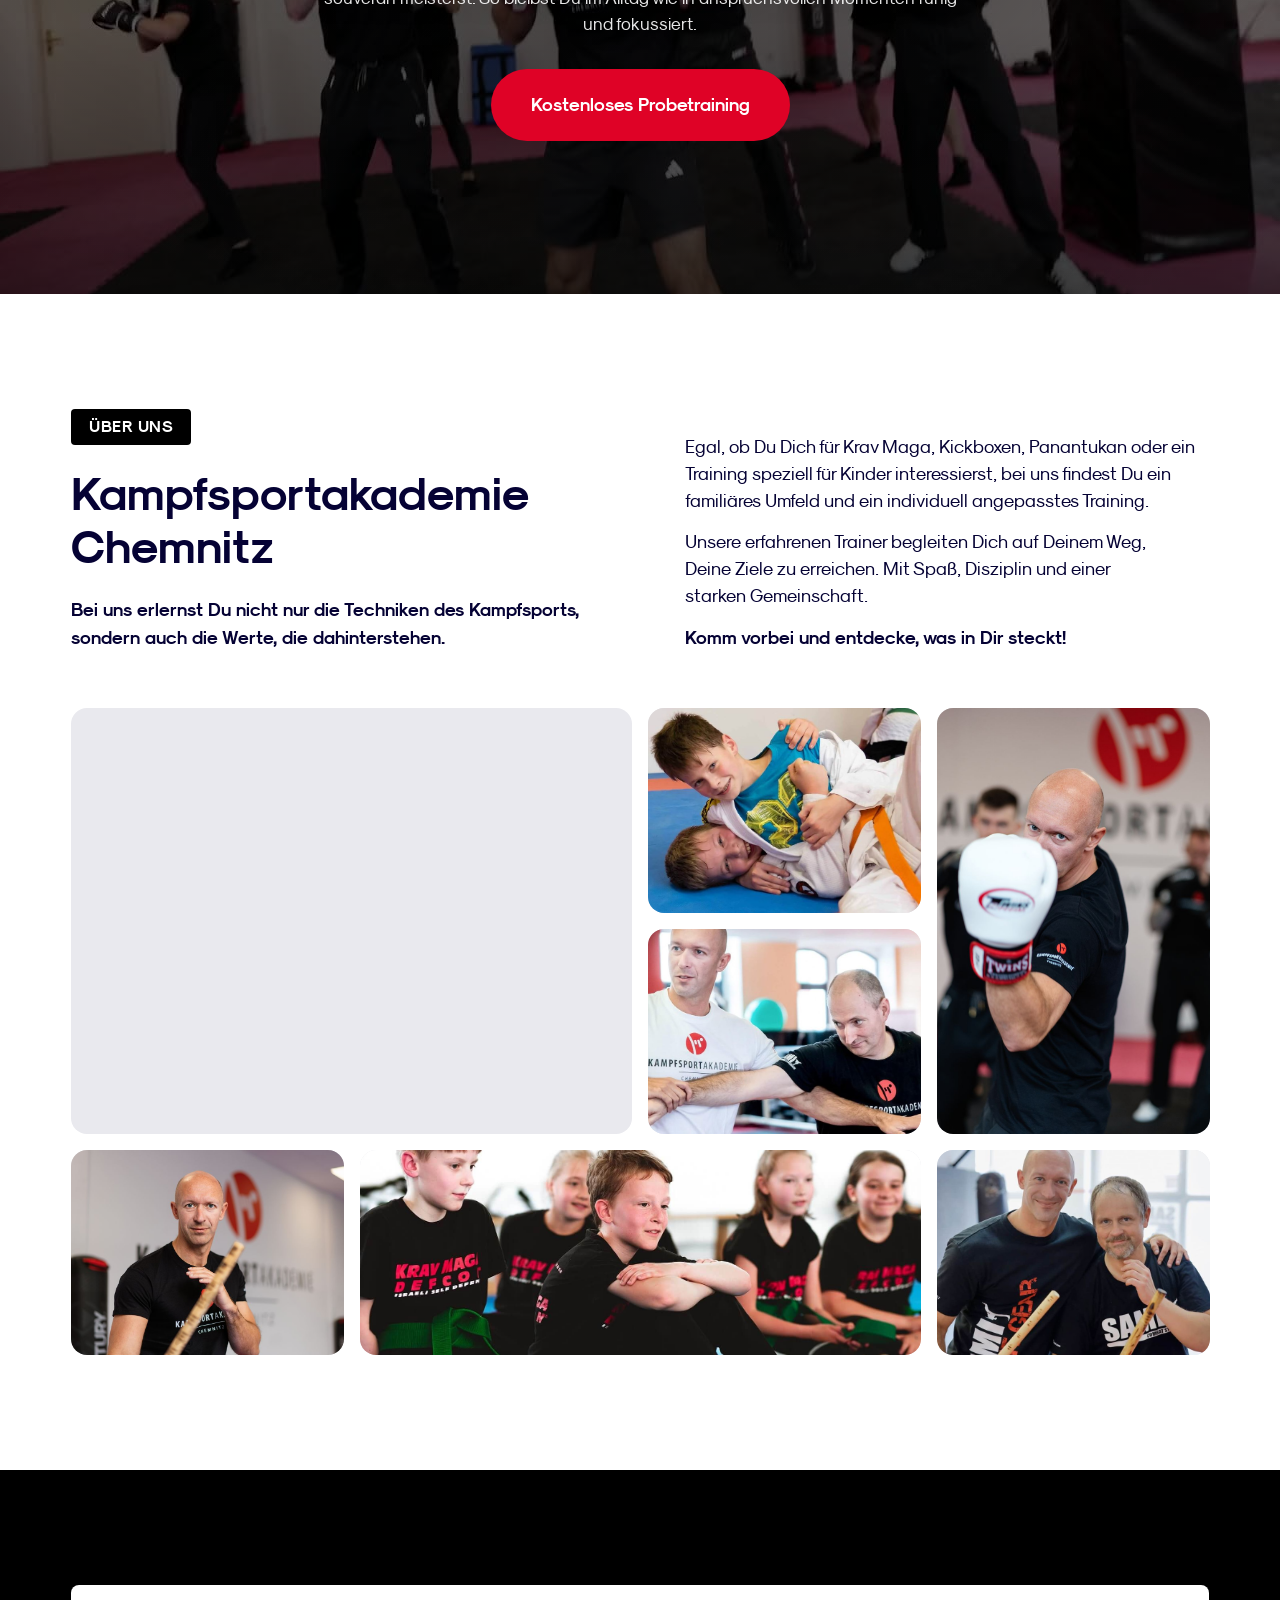
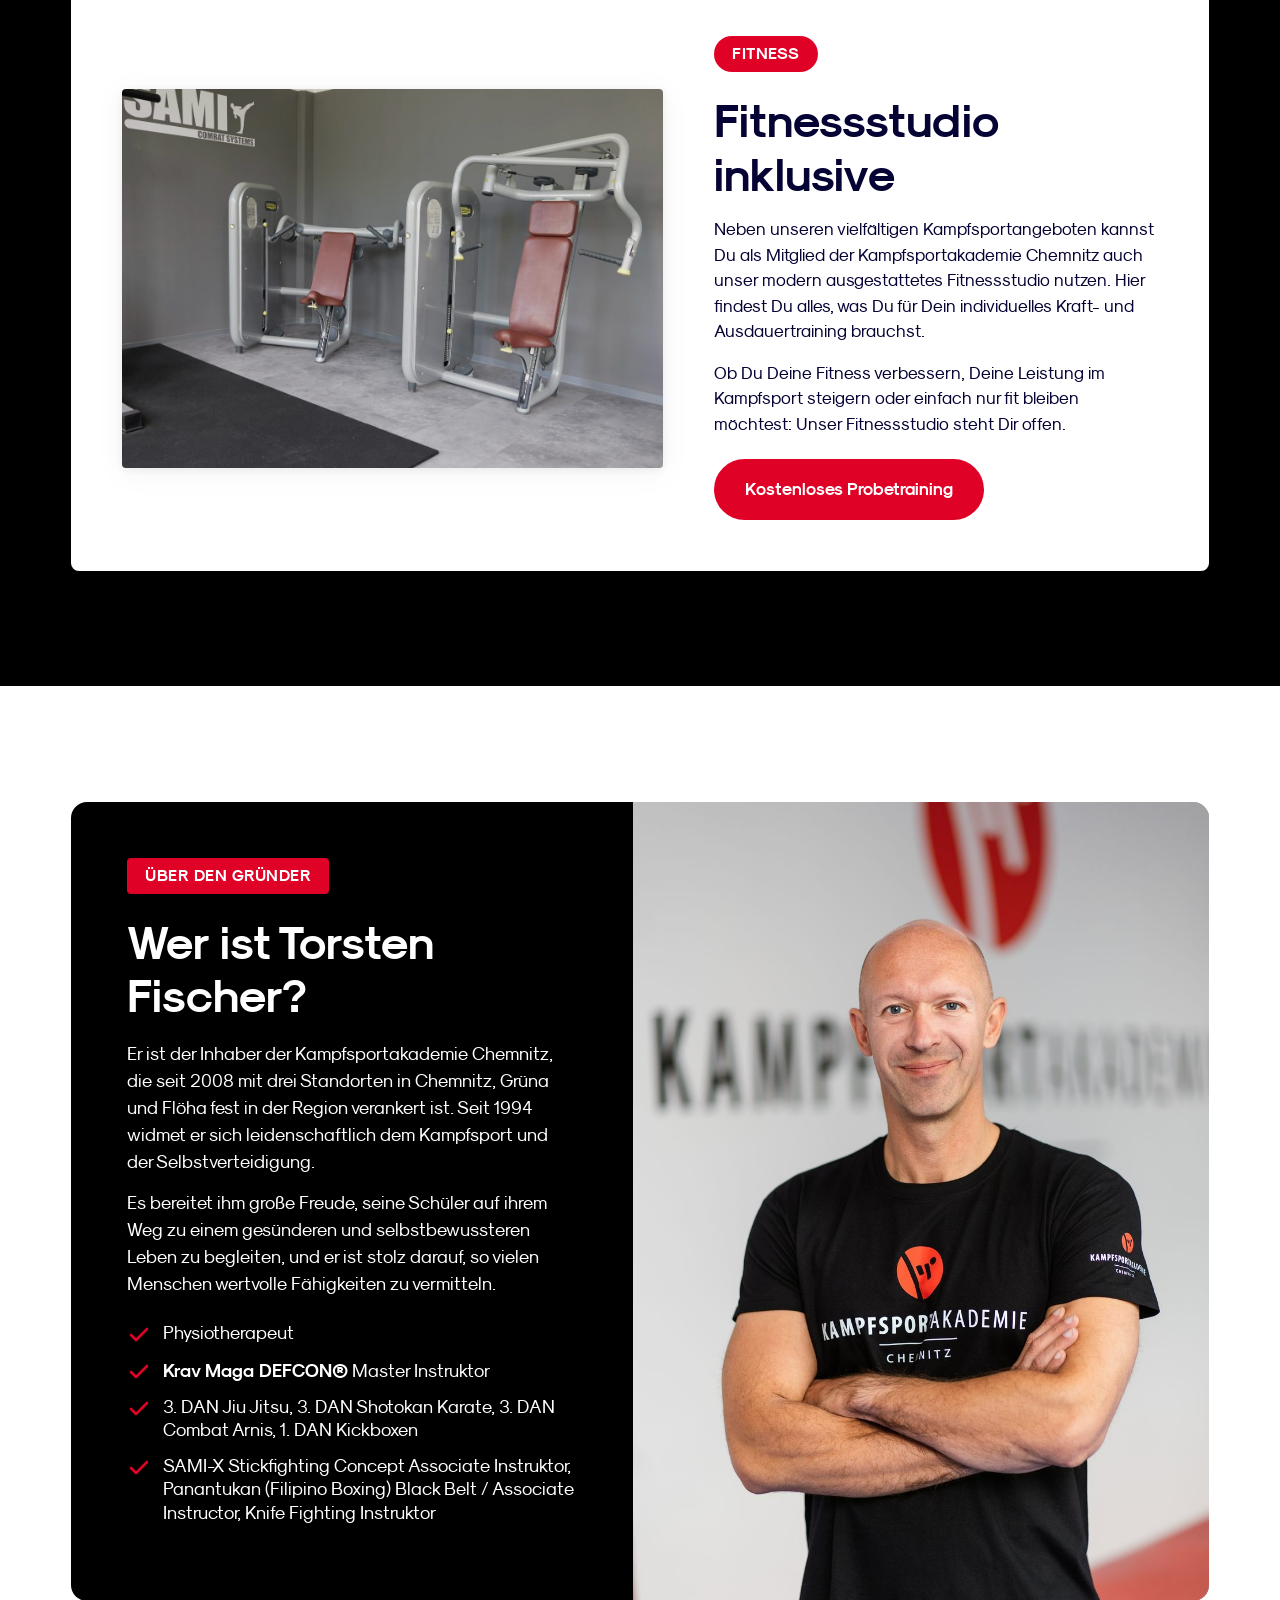
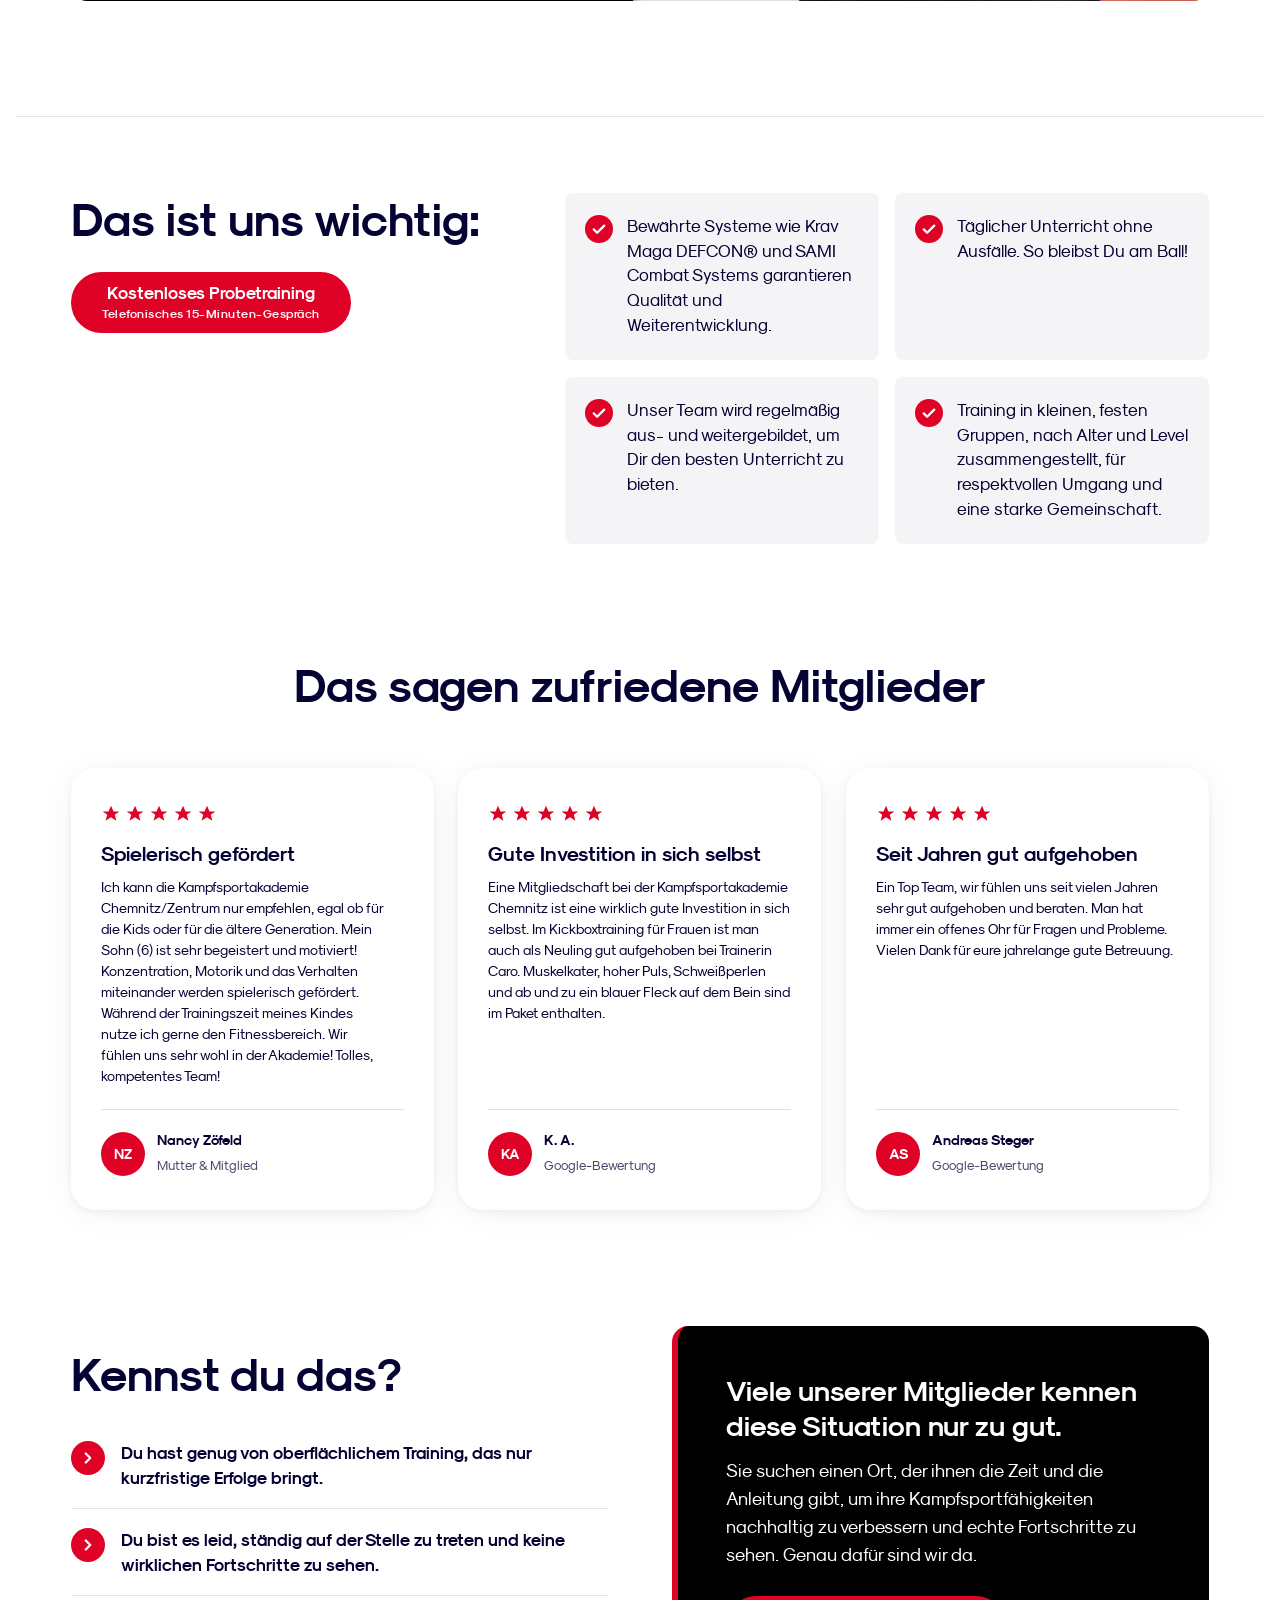
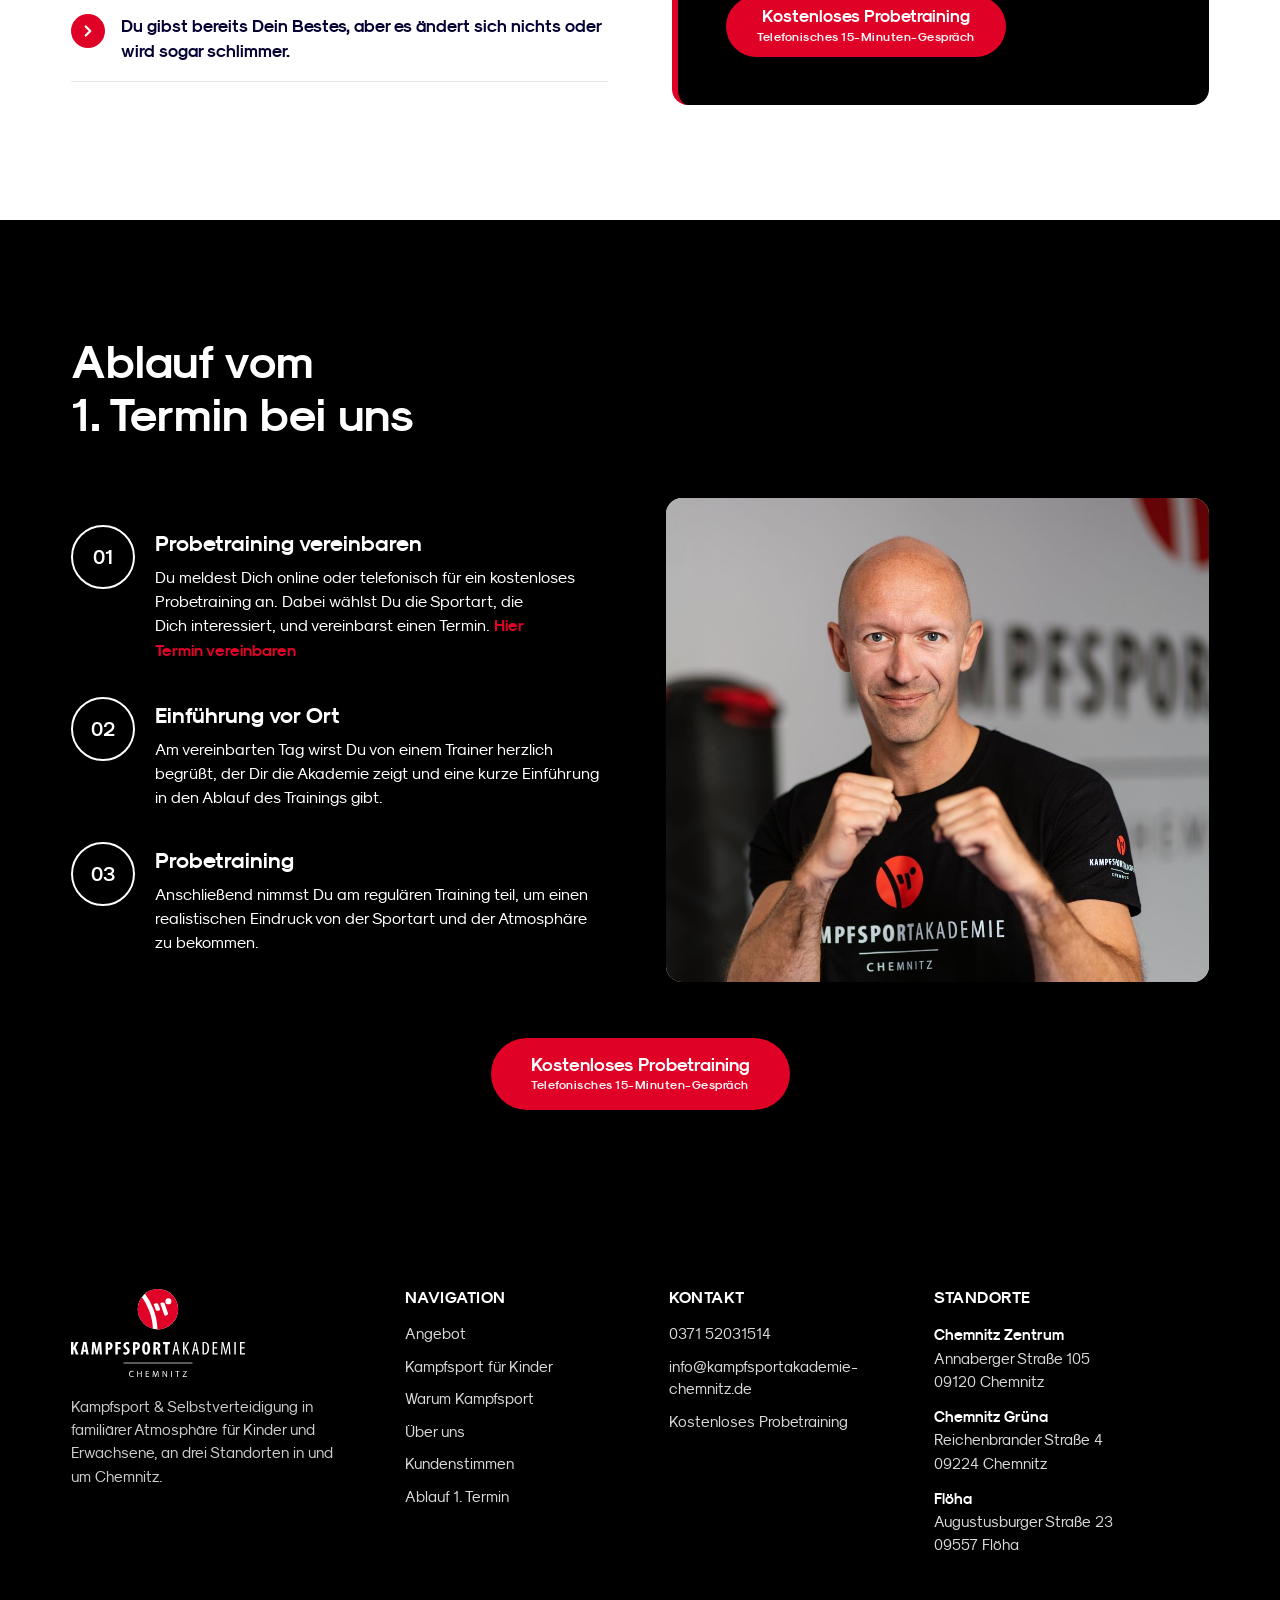
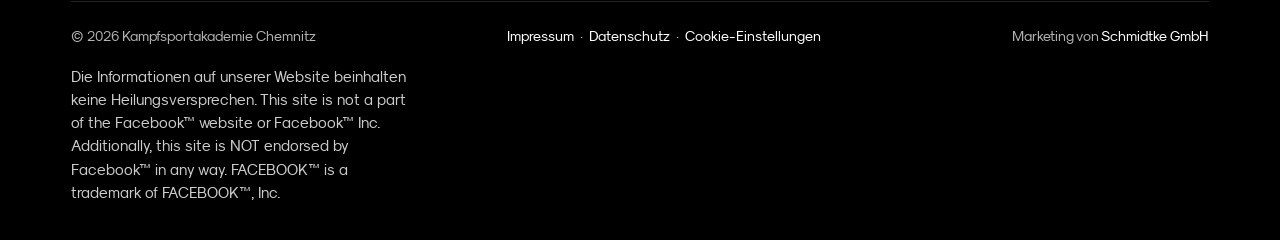
==== commit 9db5cd76: "Favicon und Apple-Homescreen-Icon (weiße Figur im roten Kreis) Co-Authored-By: Claude Opus 5.5 <nore" ====
--- a/index.html
+++ b/index.html
@@ -12,6 +12,9 @@
 <link rel="canonical" href="https://kampfsport-akademie-chemnitz.de/">
 <link rel="preload" href="fonts/sk-modernist-bold.woff2" as="font" type="font/woff2" crossorigin>
 <link rel="stylesheet" href="css/style.css">
+<link rel="icon" type="image/png" sizes="32x32" href="/images/favicon-32.png">
+<link rel="icon" type="image/png" sizes="512x512" href="/images/icon-512.png">
+<link rel="apple-touch-icon" href="/apple-touch-icon.png">
 </head>
 <body>
 
